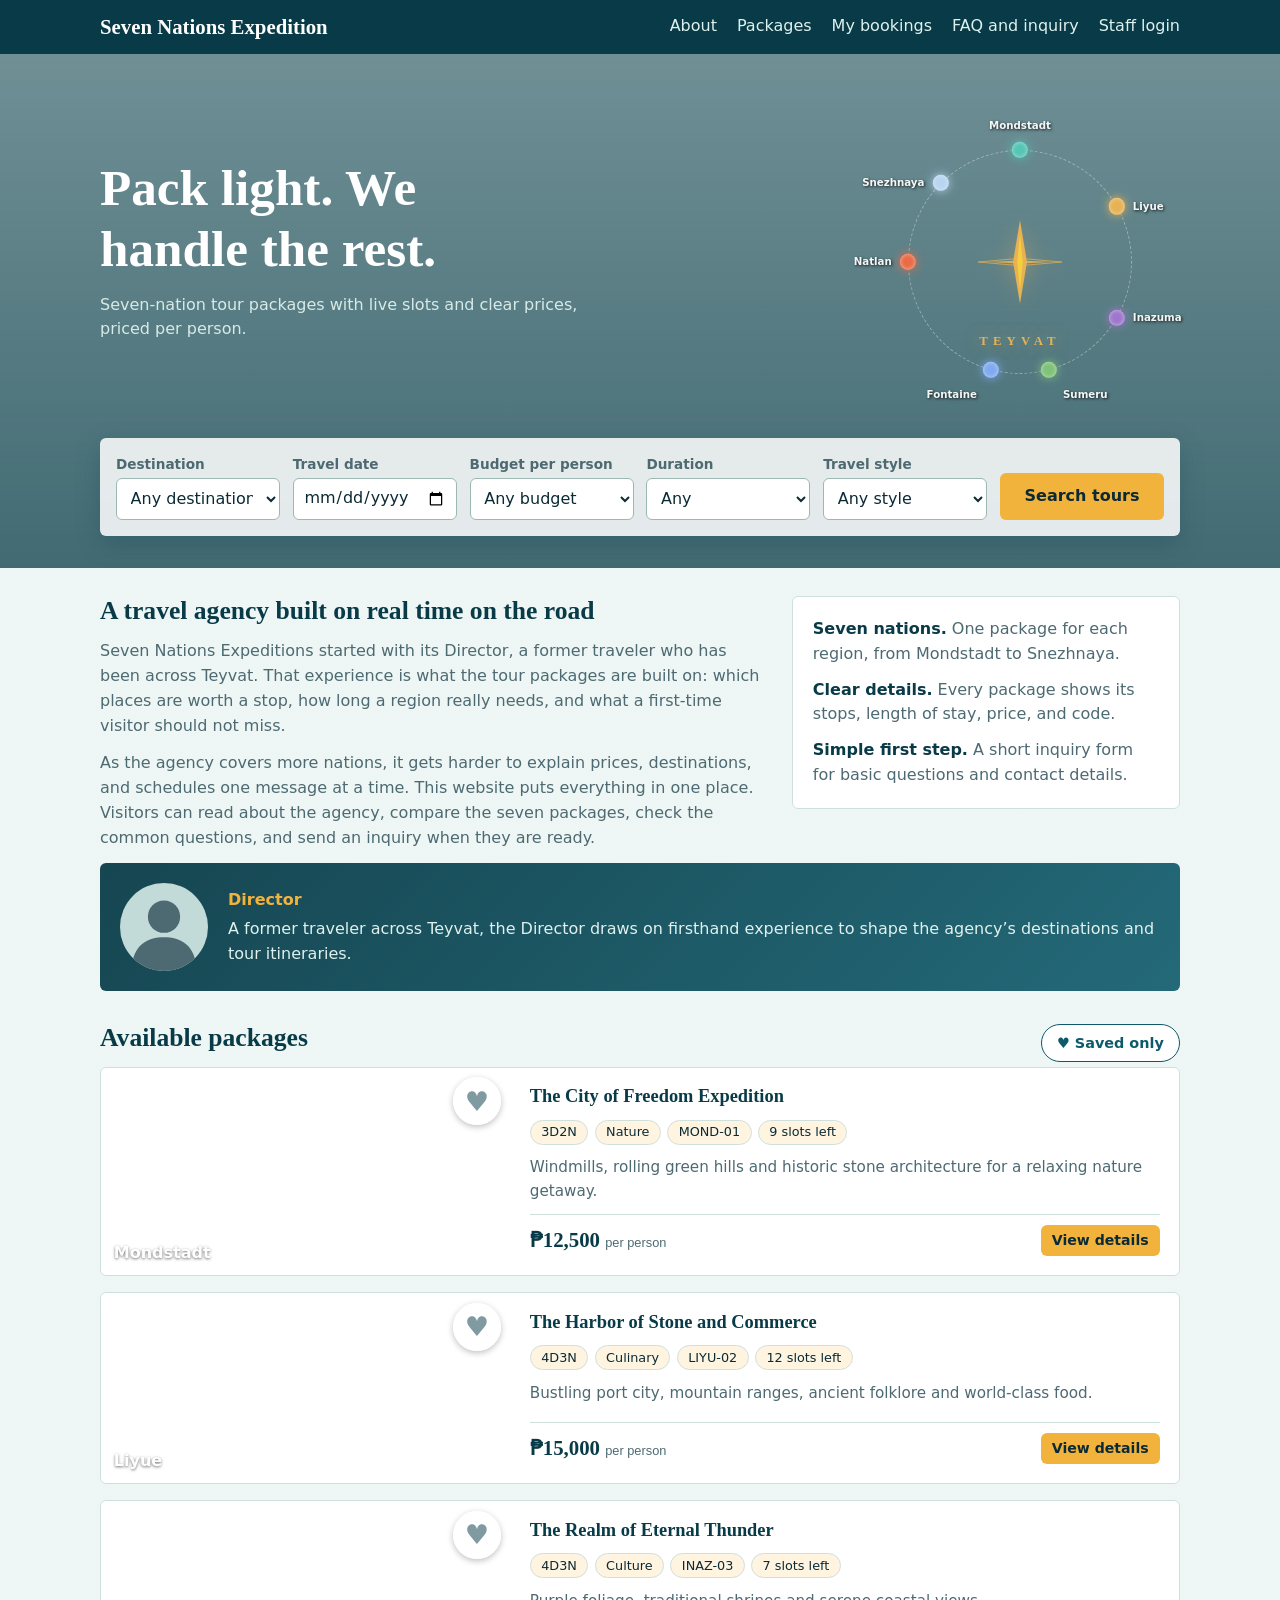
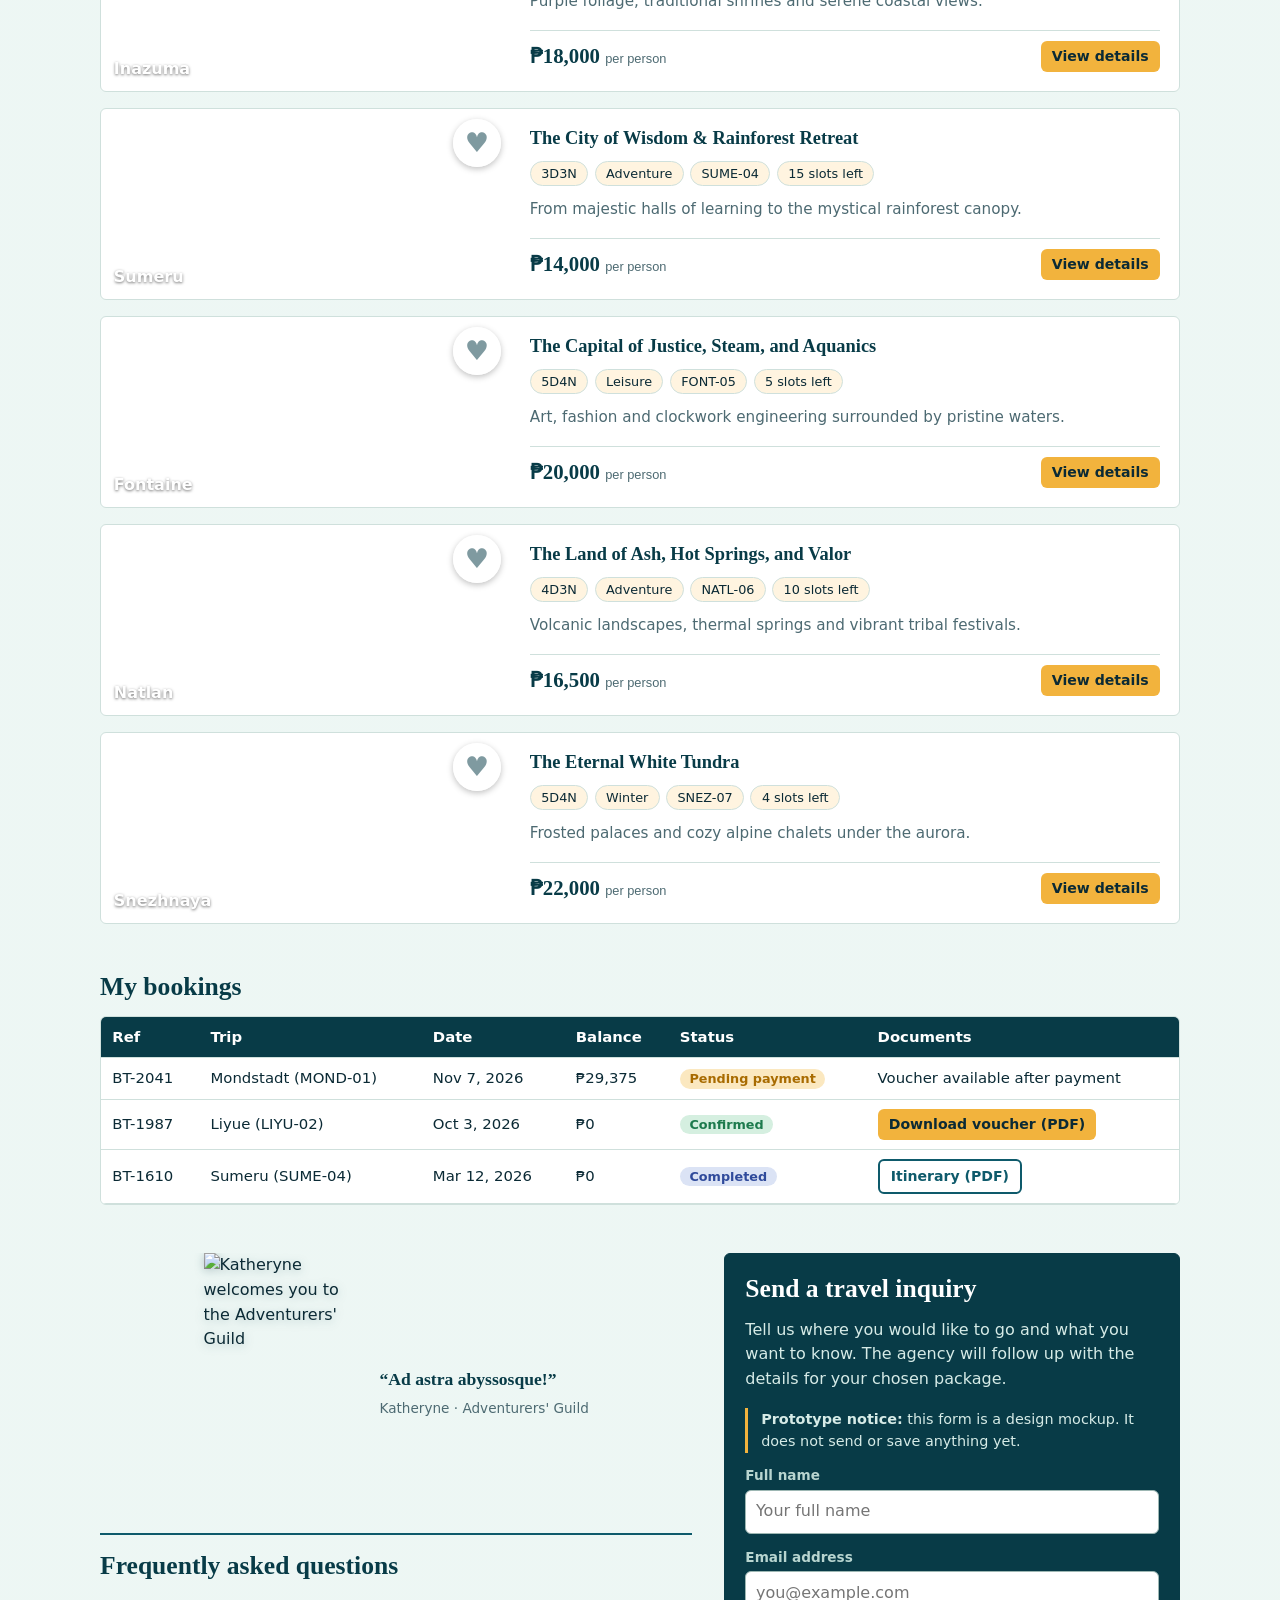
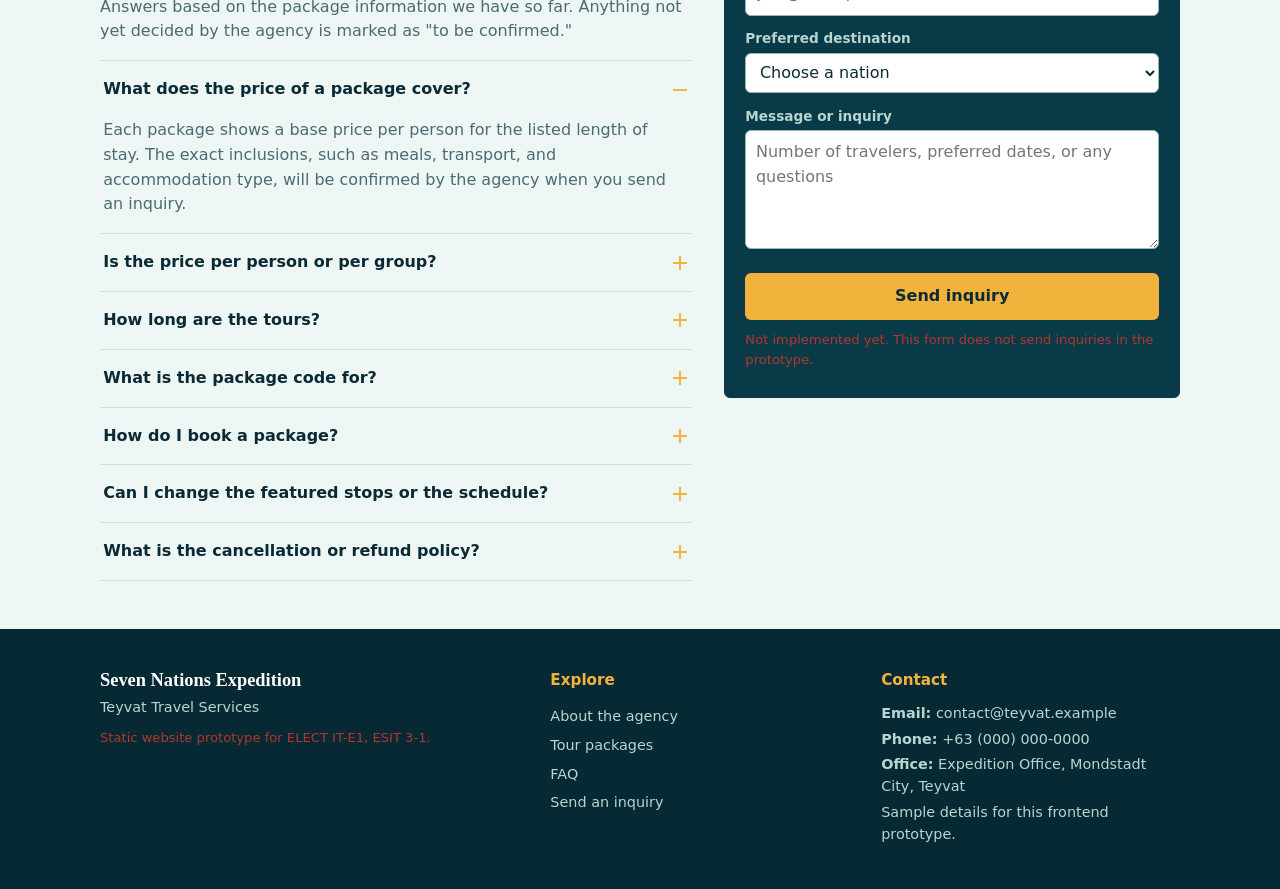
==== html/index.html @ 031ceb51 "Add files via upload" ====
<!DOCTYPE html>
<html lang="en">
<head>
<meta charset="utf-8">
<meta name="viewport" content="width=device-width, initial-scale=1, viewport-fit=cover">
<meta name="theme-color" content="#083b47">
<title>Seven Nations Expedition – Book your next trip</title>
<link rel="stylesheet" href="../css/style.css">
</head>
<body>

<!-- ======================================================= 1. HEADER -->
<header class="top"><div class="wrap">
  <a class="brand" href="#">Seven Nations Expedition</a>
  <input type="checkbox" id="menu" class="toggle" aria-label="Toggle menu"><label for="menu" class="menu-btn" aria-label="Toggle menu"><span class="sr-only">Toggle menu</span></label>
  <nav id="nav" aria-label="Main">
    <a href="#about">About</a>
    <a href="#packages">Packages</a>
    <a href="#bookings">My bookings</a>
    <a href="#faq">FAQ and inquiry</a>
    <a href="admin.html">Staff login</a>
  </nav>
</div></header>

<main>

<!-- ======================================================= 2. HERO + SEARCH -->
<div class="hero">
  <video class="hero-video" autoplay muted loop playsinline preload="metadata" poster="../image/hero.jpg" aria-hidden="true" tabindex="-1">
    <source src="../video/genshin-home.mp4" type="video/mp4">
  </video>
  <div class="wrap">
  <div class="hero-intro">
    <h1>Pack light. We handle the rest.</h1>
    <p>Seven-nation tour packages with live slots and clear prices, priced per person.</p>
  </div>
  <nav class="hero-compass" aria-label="Explore Teyvat regions">
    <span class="compass-orbit" aria-hidden="true"></span>
    <span class="compass-name" aria-hidden="true">TEYVAT</span>
    <a class="compass-node compass-mondstadt" href="mondstadt.html" aria-label="Explore Mondstadt"><span class="compass-dot"></span><span class="compass-label">Mondstadt</span></a>
    <a class="compass-node compass-liyue" href="liyue.html" aria-label="Explore Liyue"><span class="compass-dot"></span><span class="compass-label">Liyue</span></a>
    <a class="compass-node compass-inazuma" href="inazuma.html" aria-label="Explore Inazuma"><span class="compass-dot"></span><span class="compass-label">Inazuma</span></a>
    <a class="compass-node compass-sumeru" href="sumeru.html" aria-label="Explore Sumeru"><span class="compass-dot"></span><span class="compass-label">Sumeru</span></a>
    <a class="compass-node compass-fontaine" href="fontaine.html" aria-label="Explore Fontaine"><span class="compass-dot"></span><span class="compass-label">Fontaine</span></a>
    <a class="compass-node compass-natlan" href="natlan.html" aria-label="Explore Natlan"><span class="compass-dot"></span><span class="compass-label">Natlan</span></a>
    <a class="compass-node compass-snezhnaya" href="snezhnaya.html" aria-label="Explore Snezhnaya"><span class="compass-dot"></span><span class="compass-label">Snezhnaya</span></a>
    <span class="compass-needle" aria-hidden="true">
      <svg viewBox="0 0 200 200" xmlns="http://www.w3.org/2000/svg">
        <polygon points="10,100 100,92 190,100 100,108" fill="none" stroke="#E6B254" stroke-width="2" opacity=".8"/>
        <polygon points="30,100 100,97 170,100 100,103" fill="#E6B254" opacity=".9"/>
        <polygon points="100,20 104,100 100,180 96,100" fill="#FFEAA7" opacity=".7"/>
        <polygon points="100,10 115,100 100,190 85,100" fill="#E6B254"/>
        <polygon points="100,40 106,100 100,160 94,100" fill="#F4D03F"/>
      </svg>
    </span>
  </nav>

  <form class="filter" id="filter" aria-label="Search packages">
    <div><label for="dest">Destination</label>
      <select id="dest"><option value="">Any destination</option><option value="Mondstadt">Mondstadt</option><option value="Liyue">Liyue</option><option value="Inazuma">Inazuma</option><option value="Sumeru">Sumeru</option><option value="Fontaine">Fontaine</option><option value="Natlan">Natlan</option><option value="Snezhnaya">Snezhnaya</option></select></div>
    <div><label for="date">Travel date</label><input id="date" type="date"></div>
    <div><label for="bud">Budget per person</label>
      <select id="bud">
        <option value="">Any budget</option>
        <option value="low">Under ₱15,000</option>
        <option value="mid">₱15,000 – ₱20,000</option>
        <option value="high">Above ₱20,000</option>
      </select></div>
    <div><label for="dur">Duration</label>
      <select id="dur"><option value="">Any</option><option value="3D2N">3D2N</option><option value="3D3N">3D3N</option><option value="4D3N">4D3N</option><option value="5D4N">5D4N</option></select></div>
    <div><label for="style">Travel style</label>
      <select id="style"><option value="">Any style</option><option value="Nature">Nature</option><option value="Culinary">Culinary</option><option value="Culture">Culture</option><option value="Adventure">Adventure</option><option value="Leisure">Leisure</option><option value="Winter">Winter</option></select></div>
    <a class="btn" href="#packages">Search tours</a>
  </form>
</div></div>

<!-- ======================================================= 3. ABOUT -->
<section id="about"><div class="wrap">
  <div class="split about-main">
    <div class="prose">
      <h2>A travel agency built on real time on the road</h2>
      <p>Seven Nations Expeditions started with its Director, a former traveler who has been across Teyvat. That experience is what the tour packages are built on: which places are worth a stop, how long a region really needs, and what a first-time visitor should not miss.</p>
      <p>As the agency covers more nations, it gets harder to explain prices, destinations, and schedules one message at a time. This website puts everything in one place. Visitors can read about the agency, compare the seven packages, check the common questions, and send an inquiry when they are ready.</p>
    </div>
    <aside class="card points" aria-label="Agency highlights">
      <p><b>Seven nations.</b> One package for each region, from Mondstadt to Snezhnaya.</p>
      <p><b>Clear details.</b> Every package shows its stops, length of stay, price, and code.</p>
      <p><b>Simple first step.</b> A short inquiry form for basic questions and contact details.</p>
    </aside>
  </div>
  <aside class="card director-profile" aria-label="Director profile">
    <div class="director-photo" role="img" aria-label="Placeholder portrait for the Director">
      <svg viewBox="0 0 120 120" aria-hidden="true"><circle cx="60" cy="46" r="22"/><path d="M16 120 C16 84 38 74 60 74 C82 74 104 84 104 120 Z"/></svg>
    </div>
    <div>
      <p class="director-role">Director</p>
      <p>A former traveler across Teyvat, the Director draws on firsthand experience to shape the agency’s destinations and tour itineraries.</p>
    </div>
  </aside>
</div></section>

<!-- ======================================================= 4. PACKAGES -->
<section id="packages"><div class="wrap">
  <div class="bar">
    <h2>Available packages</h2>
    <input type="checkbox" id="onlysaved" class="toggle"><label for="onlysaved" class="chip">♥ Saved only</label>
  </div>
  <div class="pkgs">
    <article class="pkg" data-nation="Mondstadt" data-bud="low" data-dur="3D2N" data-style="Nature">
      <div class="pic d1"><span>Mondstadt</span>
        <input type="checkbox" id="s-mond" class="toggle"><label class="save" for="s-mond" aria-label="Save Mondstadt package">♥</label></div>
      <div class="body">
        <h3>The City of Freedom Expedition</h3>
        <div class="tags"><span class="tag">3D2N</span><span class="tag">Nature</span><span class="tag">MOND-01</span><span class="tag">9 slots left</span></div>
        <p>Windmills, rolling green hills and historic stone architecture for a relaxing nature getaway.</p>
        <div class="buy"><div class="price">₱12,500 <small>per person</small></div><a class="btn sm" href="mondstadt.html">View details</a></div>
      </div>
    </article>
    <article class="pkg" data-nation="Liyue" data-bud="mid" data-dur="4D3N" data-style="Culinary">
      <div class="pic d2"><span>Liyue</span>
        <input type="checkbox" id="s-liyue" class="toggle"><label class="save" for="s-liyue" aria-label="Save Liyue package">♥</label></div>
      <div class="body">
        <h3>The Harbor of Stone and Commerce</h3>
        <div class="tags"><span class="tag">4D3N</span><span class="tag">Culinary</span><span class="tag">LIYU-02</span><span class="tag">12 slots left</span></div>
        <p>Bustling port city, mountain ranges, ancient folklore and world-class food.</p>
        <div class="buy"><div class="price">₱15,000 <small>per person</small></div><a class="btn sm" href="liyue.html">View details</a></div>
      </div>
    </article>
    <article class="pkg" data-nation="Inazuma" data-bud="mid" data-dur="4D3N" data-style="Culture">
      <div class="pic d3"><span>Inazuma</span>
        <input type="checkbox" id="s-inazuma" class="toggle"><label class="save" for="s-inazuma" aria-label="Save Inazuma package">♥</label></div>
      <div class="body">
        <h3>The Realm of Eternal Thunder</h3>
        <div class="tags"><span class="tag">4D3N</span><span class="tag">Culture</span><span class="tag">INAZ-03</span><span class="tag">7 slots left</span></div>
        <p>Purple foliage, traditional shrines and serene coastal views.</p>
        <div class="buy"><div class="price">₱18,000 <small>per person</small></div><a class="btn sm" href="inazuma.html">View details</a></div>
      </div>
    </article>
    <article class="pkg" data-nation="Sumeru" data-bud="low" data-dur="3D3N" data-style="Adventure">
      <div class="pic d4"><span>Sumeru</span>
        <input type="checkbox" id="s-sumeru" class="toggle"><label class="save" for="s-sumeru" aria-label="Save Sumeru package">♥</label></div>
      <div class="body">
        <h3>The City of Wisdom &amp; Rainforest Retreat</h3>
        <div class="tags"><span class="tag">3D3N</span><span class="tag">Adventure</span><span class="tag">SUME-04</span><span class="tag">15 slots left</span></div>
        <p>From majestic halls of learning to the mystical rainforest canopy.</p>
        <div class="buy"><div class="price">₱14,000 <small>per person</small></div><a class="btn sm" href="sumeru.html">View details</a></div>
      </div>
    </article>
    <article class="pkg" data-nation="Fontaine" data-bud="mid" data-dur="5D4N" data-style="Leisure">
      <div class="pic d5"><span>Fontaine</span>
        <input type="checkbox" id="s-fontaine" class="toggle"><label class="save" for="s-fontaine" aria-label="Save Fontaine package">♥</label></div>
      <div class="body">
        <h3>The Capital of Justice, Steam, and Aquanics</h3>
        <div class="tags"><span class="tag">5D4N</span><span class="tag">Leisure</span><span class="tag">FONT-05</span><span class="tag">5 slots left</span></div>
        <p>Art, fashion and clockwork engineering surrounded by pristine waters.</p>
        <div class="buy"><div class="price">₱20,000 <small>per person</small></div><a class="btn sm" href="fontaine.html">View details</a></div>
      </div>
    </article>
    <article class="pkg" data-nation="Natlan" data-bud="mid" data-dur="4D3N" data-style="Adventure">
      <div class="pic d6"><span>Natlan</span>
        <input type="checkbox" id="s-natlan" class="toggle"><label class="save" for="s-natlan" aria-label="Save Natlan package">♥</label></div>
      <div class="body">
        <h3>The Land of Ash, Hot Springs, and Valor</h3>
        <div class="tags"><span class="tag">4D3N</span><span class="tag">Adventure</span><span class="tag">NATL-06</span><span class="tag">10 slots left</span></div>
        <p>Volcanic landscapes, thermal springs and vibrant tribal festivals.</p>
        <div class="buy"><div class="price">₱16,500 <small>per person</small></div><a class="btn sm" href="natlan.html">View details</a></div>
      </div>
    </article>
    <article class="pkg" data-nation="Snezhnaya" data-bud="high" data-dur="5D4N" data-style="Winter">
      <div class="pic d7"><span>Snezhnaya</span>
        <input type="checkbox" id="s-snezhnaya" class="toggle"><label class="save" for="s-snezhnaya" aria-label="Save Snezhnaya package">♥</label></div>
      <div class="body">
        <h3>The Eternal White Tundra</h3>
        <div class="tags"><span class="tag">5D4N</span><span class="tag">Winter</span><span class="tag">SNEZ-07</span><span class="tag">4 slots left</span></div>
        <p>Frosted palaces and cozy alpine chalets under the aurora.</p>
        <div class="buy"><div class="price">₱22,000 <small>per person</small></div><a class="btn sm" href="snezhnaya.html">View details</a></div>
      </div>
    </article>
  </div>
</div></section>

<!-- ======================================================= 5. MY BOOKINGS -->
<section id="bookings"><div class="wrap">
  <h2>My bookings</h2>
  <div class="scroll"><table>
    <thead><tr><th>Ref</th><th>Trip</th><th>Date</th><th>Balance</th><th>Status</th><th>Documents</th></tr></thead>
    <tbody>
      <tr><td>BT-2041</td><td>Mondstadt (MOND-01)</td><td>Nov 7, 2026</td><td>₱29,375</td><td><span class="st wait">Pending payment</span></td><td>Voucher available after payment</td></tr>
      <tr><td>BT-1987</td><td>Liyue (LIYU-02)</td><td>Oct 3, 2026</td><td>₱0</td><td><span class="st ok">Confirmed</span></td><td><a class="btn sm" href="#">Download voucher (PDF)</a></td></tr>
      <tr><td>BT-1610</td><td>Sumeru (SUME-04)</td><td>Mar 12, 2026</td><td>₱0</td><td><span class="st done">Completed</span></td><td><a class="btn sm alt" href="#">Itinerary (PDF)</a></td></tr>
    </tbody>
  </table></div>
</div></section>

<!-- ======================================================= 6. FAQ + INQUIRY (side by side) -->
<section id="faq"><div class="wrap helpgrid">

  <div class="faq">
    <div class="katheryne-greeting">
      <img class="katheryne-portrait" src="../image/katheryne.png" alt="Katheryne welcomes you to the Adventurers' Guild">
      <div>
        <p class="katheryne-quote">“Ad astra abyssosque!”</p>
        <p class="katheryne-attribution">Katheryne · Adventurers' Guild</p>
      </div>
    </div>
    <h2>Frequently asked questions</h2>
    <p class="lead">Answers based on the package information we have so far. Anything not yet decided by the agency is marked as "to be confirmed."</p>
    <div class="faqlist">
      <details open><summary>What does the price of a package cover?<span class="faqicon"></span></summary>
        <p>Each package shows a base price per person for the listed length of stay. The exact inclusions, such as meals, transport, and accommodation type, will be confirmed by the agency when you send an inquiry.</p></details>
      <details><summary>Is the price per person or per group?<span class="faqicon"></span></summary>
        <p>Prices are shown per person unless a package says otherwise. Group rates, if available, will be confirmed by the agency.</p></details>
      <details><summary>How long are the tours?<span class="faqicon"></span></summary>
        <p>Each package lists its length, such as 3D2N or 4D3N, on its card and details page.</p></details>
      <details><summary>What is the package code for?<span class="faqicon"></span></summary>
        <p>The package code, such as MOND-01, is a short reference you can quote when sending an inquiry or asking about a specific package.</p></details>
      <details><summary>How do I book a package?<span class="faqicon"></span></summary>
        <p>Use the booking form on the package's details page, or send a travel inquiry and the agency will follow up.</p></details>
      <details><summary>Can I change the featured stops or the schedule?<span class="faqicon"></span></summary>
        <p>To be confirmed by the agency. Send an inquiry with your preferred changes and they will let you know what's possible.</p></details>
      <details><summary>What is the cancellation or refund policy?<span class="faqicon"></span></summary>
        <p>To be confirmed by the agency.</p></details>
    </div>
  </div>

  <form class="card inquiry" id="inquiry" action="#inquiry" aria-labelledby="inqh">
    <h2 id="inqh">Send a travel inquiry</h2>
    <p>Tell us where you would like to go and what you want to know. The agency will follow up with the details for your chosen package.</p>
    <p class="notice"><b>Prototype notice:</b> this form is a design mockup. It does not send or save anything yet.</p>

    <label for="iname">Full name</label>
    <input id="iname" autocomplete="name" placeholder="Your full name">
    <label for="iemail">Email address</label>
    <input id="iemail" type="email" autocomplete="email" placeholder="you@example.com">
    <label for="idest">Preferred destination</label>
    <select id="idest"><option value="">Choose a nation</option><option value="Mondstadt">Mondstadt</option><option value="Liyue">Liyue</option><option value="Inazuma">Inazuma</option><option value="Sumeru">Sumeru</option><option value="Fontaine">Fontaine</option><option value="Natlan">Natlan</option><option value="Snezhnaya">Snezhnaya</option></select>
    <label for="imsg">Message or inquiry</label>
    <textarea id="imsg" rows="4" placeholder="Number of travelers, preferred dates, or any questions"></textarea>
    <button class="btn block" type="submit">Send inquiry</button>
    <p class="notice sm" id="inqMsg">Not implemented yet. This form does not send inquiries in the prototype.</p>
  </form>

</div></section>
</main>

<!-- ======================================================= 7. FOOTER -->
<footer class="sitefoot"><div class="wrap footgrid">
  <div>
    <h3>Seven Nations Expedition</h3>
    <p>Teyvat Travel Services</p>
    <p class="notice sm">Static website prototype for ELECT IT-E1, ESIT 3-1.</p>
  </div>
  <div>
    <h4>Explore</h4>
    <a href="#about">About the agency</a>
    <a href="#packages">Tour packages</a>
    <a href="#faq">FAQ</a>
    <a href="#inquiry">Send an inquiry</a>
  </div>
  <div>
    <h4>Contact</h4>
    <p><b>Email:</b> contact@teyvat.example</p>
    <p><b>Phone:</b> +63 (000) 000-0000</p>
    <p><b>Office:</b> Expedition Office, Mondstadt City, Teyvat</p>
    <p class="contact-note">Sample details for this frontend prototype.</p>
  </div>
</div></footer>

<!-- ======================================================= 8. MOBILE HELPERS -->
<nav class="dock" aria-label="Quick actions">
  <a href="#packages">Packages</a>
  <a href="#bookings">Bookings</a>
  <a href="#faq">FAQ</a>
  <a href="#inquiry">Inquire</a>
</nav>
<a class="totop" href="#" aria-label="Back to top">↑</a>
</body>
</html>
---- css/style.css ----
/* ==========================================================================
   Seven Nations Expedition: shared stylesheet (customer portal + staff console)

    1.  Design tokens
    2.  Reset and base
    3.  Typography
    4.  Layout helpers
    5.  Components (buttons, forms, cards, tables, badges, tags, chips, accordions)
    6.  Header and hero
    7.  About
    8.  Packages
    9.  Trip details and booking (used on the region pages)
   10.  FAQ and inquiry
   11.  Footer
   12.  Mobile helpers (menu, bottom bar, back-to-top)
   13.  Staff console (admin.html)
   14.  Responsive
   15.  Reduced motion
   16.  CSS-only interactions (search filter)
   17.  Region landing pages (hero, floating music button)
   ========================================================================== */


/* 1. Design tokens
   ========================================================================== */
:root {
  --ink:    #0b2a35;
  --deep:   #083b47;
  --lagoon: #0e5a6b;
  --foam:   #fff4e0;
  --sun:    #f2b33d;
  --line:   #cfe0dc;
  --mute:   #4d6a72;

  --ok:   #1d7a4d;
  --warn: #a86b00;
  --bad:  #b3362d;

  --r: 6px;
  --tap: 44px;                                  
}


/* 2. Reset and base
   ========================================================================== */
* { box-sizing: border-box; margin: 0; }

html { scroll-behavior: smooth; }

body {
  font: 16px/1.55 "Segoe UI", system-ui, sans-serif;
  color: var(--ink);
  background:
    linear-gradient(rgba(234, 245, 242, .85), rgba(234, 245, 242, .85)),
    url("../image/hero.jpg") center / cover fixed;
}

a { color: var(--lagoon); }
img { max-width: 100%; }

:focus-visible { outline: 3px solid var(--sun); outline-offset: 2px; }

.sr-only {
  position: absolute; width: 1px; height: 1px; padding: 0; margin: -1px;
  overflow: hidden; clip: rect(0, 0, 0, 0); white-space: nowrap; border: 0;
}


/* 3. Typography
   ========================================================================== */
h1, h2, h3 {
  font-family: Georgia, "Times New Roman", serif;
  line-height: 1.2;
  color: var(--deep);
}
h1 { font-size: clamp(2rem, 5vw, 3.2rem); }
h2 { font-size: 1.6rem; margin-bottom: .8rem; }
h3 { font-size: 1.15rem; }
h4 { font-size: 1rem; color: var(--deep); margin: 1.25rem 0 .5rem; }


/* 4. Layout helpers
   ========================================================================== */
.wrap { max-width: 1120px; margin: 0 auto; padding: 0 1.25rem; }
section { padding: 1.5rem 0; }

.two   { display: grid; grid-template-columns: 1.4fr 1fr; gap: 2rem; align-items: start; }   /* main + sidebar */
.split { display: grid; grid-template-columns: 1.7fr 1fr; gap: 2rem; align-items: start; }   /* text + side card */
.two > *, .split > * { min-width: 0; }

.f2 { display: grid; grid-template-columns: 1fr 1fr;         gap: .8rem; margin-bottom: .8rem; }
.f3 { display: grid; grid-template-columns: repeat(3, 1fr);  gap: .8rem; margin-bottom: .8rem; }

.bar { display: flex; justify-content: space-between; align-items: center; gap: 1rem; flex-wrap: wrap; }

.mt { margin-top: 1.1rem; }

/* Hidden checkbox used for CSS-only toggles (menu, saved, filters) */
.toggle {
  position: absolute;
  top: 0;
  left: 0;
  width: 1px;
  height: 1px;
  margin: 0;
  overflow: hidden;
  opacity: 0;
  pointer-events: none;
}


/* 5. Components
   ========================================================================== */

/* Buttons */
.btn {
  display: inline-block;
  border: 0;
  border-radius: var(--r);
  background: var(--sun);
  color: var(--ink);
  font: inherit;
  font-weight: 600;
  padding: .7rem 1.2rem;
  cursor: pointer;
  text-decoration: none;
  text-align: center;
}
.btn:hover { background: #ffc75a; }
.btn.alt   { background: transparent; border: 2px solid var(--lagoon); color: var(--lagoon); }
.btn.alt:hover { background: rgba(14, 90, 107, .08); }
.btn:focus { outline: 3px solid var(--sun); outline-offset: 2px; }
.btn.sm    { padding: .3rem .7rem; font-size: .88rem; }
.btn.block { display: block; width: 100%; }

/* Form fields */
label { display: block; font-size: .85rem; font-weight: 600; color: var(--mute); margin-bottom: .2rem; }

input, select, textarea {
  width: 100%;
  font: inherit;
  padding: .55rem .6rem;
  border: 1px solid #9db7b3;
  border-radius: var(--r);
  background: #fff;
  color: var(--ink);
}

.check { display: flex; gap: .6rem; align-items: center; padding: .4rem 0; }
.check input { width: auto; }
.check label { margin: 0; }

/* Cards */
.card {
  background: #fff;
  border: 1px solid var(--line);
  border-radius: var(--r);
  padding: 1.25rem;
}
.card.stat {
  padding: 1.5rem 1.75rem;
  min-height: 120px;
}
.stat-revenue {
  background:
    linear-gradient(rgba(255, 255, 255, .78), rgba(255, 255, 255, .78)),
    url("../image/cof.jpg") center / cover no-repeat;
}
.stat-bookings {
  background:
    linear-gradient(rgba(255, 255, 255, .78), rgba(255, 255, 255, .78)),
    url("../image/hsc.jpg") center / cover no-repeat;
}
.stat-balances {
  background:
    linear-gradient(rgba(255, 255, 255, .78), rgba(255, 255, 255, .78)),
    url("../image/inazuma-12.jpg") center / cover no-repeat;
}
.stat-occupancy {
  background:
    linear-gradient(rgba(255, 255, 255, .78), rgba(255, 255, 255, .78)),
    url("../image/cwrr.jpg") center / cover no-repeat;
}
.card.stat b { margin-bottom: .35rem; }

/* Tables */
table { width: 100%; border-collapse: collapse; background: #fff; font-size: .93rem; }
th, td { text-align: left; padding: .55rem .7rem; border-bottom: 1px solid var(--line); }
th { background: var(--deep); color: #fff; font-weight: 600; }
.scroll { overflow-x: auto; border: 1px solid var(--line); border-radius: var(--r); }

/* Status badges */
.st { font-size: .8rem; font-weight: 600; padding: .15rem .6rem; border-radius: 99px; white-space: nowrap; }
.st.ok   { background: #d5efe0; color: var(--ok); }
.st.wait { background: #fbe8c0; color: var(--warn); }
.st.bad  { background: #f6d5d1; color: var(--bad); }
.st.done { background: #dbe3f5; color: #2f4a9b; }

/* Tags */
.tags { display: flex; gap: .4rem; flex-wrap: wrap; }
.tag  { font-size: .8rem; background: var(--foam); border: 1px solid var(--line); border-radius: 99px; padding: .1rem .65rem; white-space: nowrap; }

/* Chips (swipeable pill row: quick filters and package tabs) */
.chips {
  display: flex;
  gap: .5rem;
  margin-bottom: 1rem;
  padding-bottom: .3rem;
  overflow-x: auto;
  scroll-snap-type: x proximity;
  -webkit-overflow-scrolling: touch;
  scrollbar-width: thin;
}
.chip {
  display: inline-flex; align-items: center;
  flex: none;
  scroll-snap-align: start;
  min-height: 38px;
  padding: .3rem .95rem;
  border: 1px solid var(--lagoon);
  border-radius: 99px;
  background: #fff;
  color: var(--lagoon);
  font: inherit;
  font-size: .9rem;
  font-weight: 600;
  cursor: pointer;
}
.chip:hover { background: var(--foam); }
.toggle:checked + .chip { background: var(--deep); border-color: var(--deep); color: #fff; }
.chips a.chip { text-decoration: none; }
.chip[aria-current="page"] { background: var(--deep); border-color: var(--deep); color: #fff; }

/* Accordions (itinerary days, FAQ) */
details { border: 1px solid var(--line); border-radius: var(--r); margin-bottom: .5rem; background: #fff; }
summary { padding: .7rem 1rem; font-weight: 600; cursor: pointer; min-height: var(--tap); }
details p { padding: 0 1rem .8rem; color: var(--mute); }

/* Lists and misc */
ul.list { padding-left: 1.1rem; }
ul.yes  { list-style: "✓  "; }
ul.no   { list-style: "✕  "; }

.meter { height: 8px; min-width: 90px; background: var(--line); border-radius: 99px; overflow: hidden; }
.meter i { display: block; height: 100%; background: var(--lagoon); }

.notice { border-left: 3px solid var(--sun); padding-left: .8rem; font-size: .9rem; margin-top: 1rem; }
.notice.sm { border: 0; padding-left: 0; color: var(--bad); font-size: .82rem; margin-top: .6rem; }



/* 6. Header and hero
   ========================================================================== */
.top { background: var(--deep); color: #fff; }
.top .wrap { display: flex; align-items: center; justify-content: space-between; gap: 1rem; flex-wrap: wrap; padding-block: .9rem; }
.top nav { display: flex; gap: 1.25rem; flex-wrap: wrap; }
.top nav a { color: #dff1ee; text-decoration: none; }
.top nav a:hover { color: var(--sun); }

.brand { font: 700 1.3rem Georgia, serif; color: #fff; text-decoration: none; }

.hero {
  position: relative;
  overflow: hidden;
  padding: 3rem 0 2rem;
  color: #fff;
  background: url("../image/hero.jpg") center / cover no-repeat;
}
.hero::before {
  position: absolute;
  inset: 0;
  z-index: 1;
  background: linear-gradient(rgba(8, 59, 71, .55), rgba(8, 59, 71, .75));
  content: "";
  pointer-events: none;
}
.hero-video {
  position: absolute;
  inset: 0;
  width: 100%;
  height: 100%;
  object-fit: cover;
}
.hero .wrap {
  position: relative;
  z-index: 2;
  display: grid;
  grid-template-columns: minmax(0, 1fr) minmax(240px, 320px);
  gap: 1rem 2rem;
  align-items: center;
}
.hero-intro { grid-column: 1; }
.hero h1 { color: #fff; max-width: 16ch; }
.hero p  { max-width: 48ch; margin: .8rem 0 1.5rem; color: #d6ebe7; }

.hero-compass {
  position: relative;
  grid-column: 2;
  grid-row: 1;
  justify-self: center;
  width: min(100%, 320px);
  aspect-ratio: 1;
  container-type: inline-size;
  color: #fff;
}
.compass-orbit {
  position: absolute;
  top: 15%;
  left: 15%;
  width: 70%;
  height: 70%;
  border: 1.5px dashed rgba(255, 255, 255, .38);
  border-radius: 50%;
  pointer-events: none;
}
.compass-name {
  position: absolute;
  bottom: 22%;
  left: 50%;
  z-index: 5;
  color: #e6b254;
  font-family: Georgia, "Times New Roman", serif;
  font-size: clamp(10px, 4cqw, 18px);
  font-weight: 700;
  letter-spacing: .4em;
  text-shadow: 0 0 15px rgba(230, 178, 84, .5);
  transform: translateX(-50%);
  pointer-events: none;
}
.compass-node {
  position: absolute;
  z-index: 20;
  display: flex;
  width: 7%;
  aspect-ratio: 1;
  align-items: center;
  justify-content: center;
  border-radius: 50%;
  text-decoration: none;
  transform: translate(-50%, -50%);
  transition: transform .3s ease;
}
.compass-node:hover,
.compass-node:focus-visible { transform: translate(-50%, -50%) scale(1.15); }
.compass-dot {
  width: 72%;
  height: 72%;
  border-radius: 50%;
  background: var(--node-color);
  box-shadow: 0 0 10px var(--node-color), inset 0 0 4px rgba(255, 255, 255, .5);
  transition: box-shadow .3s ease;
}
.compass-node:hover .compass-dot,
.compass-node:focus-visible .compass-dot {
  box-shadow: 0 0 25px var(--node-color), 0 0 40px var(--node-color), inset 0 0 8px rgba(255, 255, 255, .8);
}
.compass-label {
  position: absolute;
  color: rgba(255, 255, 255, .95);
  font-size: clamp(9px, 3.2cqw, 12px);
  font-weight: 600;
  text-shadow: 1px 1px 3px rgba(0, 0, 0, .8);
  white-space: nowrap;
  pointer-events: none;
  transition: color .3s ease, text-shadow .3s ease;
}
.compass-node:hover .compass-label,
.compass-node:focus-visible .compass-label {
  color: #fff;
  text-shadow: 0 0 8px rgba(255, 255, 255, .8);
}
.compass-mondstadt { top: 15%; left: 50%; --node-color: #55c5b5; }
.compass-mondstadt .compass-label { bottom: calc(100% + 5px); left: 50%; transform: translateX(-50%); }
.compass-liyue { top: 32.6%; left: 80.2%; --node-color: #e6b254; }
.compass-liyue .compass-label { left: calc(100% + 5px); top: 50%; transform: translateY(-50%); }
.compass-inazuma { top: 67.4%; left: 80.2%; --node-color: #9e77cc; }
.compass-inazuma .compass-label { left: calc(100% + 5px); top: 50%; transform: translateY(-50%); }
.compass-sumeru { top: 83.8%; left: 59%; --node-color: #7fc279; }
.compass-sumeru .compass-label { top: calc(100% + 5px); left: calc(100% + 3px); }
.compass-fontaine { top: 83.8%; left: 41%; --node-color: #7faaf1; }
.compass-fontaine .compass-label { top: calc(100% + 5px); right: calc(100% + 3px); }
.compass-natlan { top: 50%; left: 15%; --node-color: #ea6b46; }
.compass-natlan .compass-label { right: calc(100% + 5px); top: 50%; transform: translateY(-50%); }
.compass-snezhnaya { top: 25.2%; left: 25.2%; --node-color: #b7d5f1; }
.compass-snezhnaya .compass-label { right: calc(100% + 5px); top: 50%; transform: translateY(-50%); }
.compass-needle {
  position: absolute;
  top: 50%;
  left: 50%;
  z-index: 10;
  width: 29%;
  aspect-ratio: 1;
  filter: drop-shadow(0 0 10px rgba(230, 178, 84, .4));
  pointer-events: none;
  transform: translate(-50%, -50%) rotate(0deg);
  transition: transform .4s cubic-bezier(.34, 1.56, .64, 1);
}
.compass-needle svg { display: block; width: 100%; height: 100%; }
.compass-mondstadt:hover ~ .compass-needle,
.compass-mondstadt:focus-visible ~ .compass-needle { transform: translate(-50%, -50%) rotate(0deg); }
.compass-liyue:hover ~ .compass-needle,
.compass-liyue:focus-visible ~ .compass-needle { transform: translate(-50%, -50%) rotate(60deg); }
.compass-inazuma:hover ~ .compass-needle,
.compass-inazuma:focus-visible ~ .compass-needle { transform: translate(-50%, -50%) rotate(120deg); }
.compass-sumeru:hover ~ .compass-needle,
.compass-sumeru:focus-visible ~ .compass-needle { transform: translate(-50%, -50%) rotate(165deg); }
.compass-fontaine:hover ~ .compass-needle,
.compass-fontaine:focus-visible ~ .compass-needle { transform: translate(-50%, -50%) rotate(195deg); }
.compass-natlan:hover ~ .compass-needle,
.compass-natlan:focus-visible ~ .compass-needle { transform: translate(-50%, -50%) rotate(270deg); }
.compass-snezhnaya:hover ~ .compass-needle,
.compass-snezhnaya:focus-visible ~ .compass-needle { transform: translate(-50%, -50%) rotate(315deg); }

.filter {
  position: relative;
  grid-column: 1 / -1;
  display: grid;
  grid-template-columns: repeat(auto-fit, minmax(150px, 1fr));
  gap: .8rem;
  align-items: end;
  padding: 1rem;
  color: var(--ink);
  border-radius: var(--r);
  box-shadow: 0 8px 24px rgba(8, 59, 71, .25);
  background:
    linear-gradient(rgba(255, 255, 255, .85), rgba(255, 255, 255, .85)),
    url("../image/db_bg.jpg") center / cover no-repeat;
}
.filter input, .filter select { height: 42px; }


/* 7. About
   ========================================================================== */
#about { padding: 1.75rem 0 .5rem; }
.prose p { color: var(--mute); margin-bottom: .8rem; max-width: 70ch; }
.points p { color: var(--mute); margin-bottom: .7rem; }
.points p:last-child { margin-bottom: 0; }
.points b { color: var(--deep); }
.director-profile {
  display: grid;
  grid-template-columns: 88px minmax(0, 1fr);
  align-items: center;
  gap: .75rem 1.25rem;
  width: 100%;
  margin: 0 auto;
  border: 0;
  background:
    linear-gradient(135deg, rgba(8, 59, 71, .94), rgba(14, 90, 107, .9)),
    url("../image/comp7nations.jpg") center / cover no-repeat;
  color: #dff1ee;
}
.director-profile > div:last-child { min-width: 0; }
.director-profile .director-photo {
  width: 88px;
  height: 88px;
  overflow: hidden;
  flex: none;
  border-radius: 50%;
  background: rgba(214, 235, 231, .9);
}
.director-photo svg { display: block; width: 100%; height: 100%; fill: var(--mute); }
.director-role { margin-bottom: .25rem; color: var(--sun); font-weight: 700; }


/* 8. Packages
   ========================================================================== */
/* One full-width row per package keeps every region card and saved result readable */
.pkgs { display: grid; gap: 1rem; }

.pkg {
  display: flex;
  flex-direction: row;
  background: #fff;
  border: 1px solid var(--line);
  border-radius: var(--r);
  overflow: hidden;
}
.pkg .body { display: flex; flex-direction: column; gap: .65rem; flex: 1; padding: 1.1rem 1.2rem 1.2rem; }
.pkg h3 { font-size: 1.15rem; line-height: 1.3; }
.pkg p {
  font-size: .95rem;
  line-height: 1.6;
  color: var(--mute);
  display: -webkit-box;
  -webkit-line-clamp: 3;
  line-clamp: 3;                 /* standard version, silences the editor warning */
  -webkit-box-orient: vertical;
  overflow: hidden;
}

.pic {
  position: relative;
  display: flex;
  align-items: flex-end;
  flex: none;
  width: 38%;
  min-height: 190px;
  padding: .6rem .8rem;
  color: #fff;
  font-weight: 600;
  text-shadow: 0 1px 3px rgba(0, 0, 0, .55);
  background: linear-gradient(135deg, #2c9db3, #f2b33d);
}



.pic.d1 { background: url("../image/cof.jpg") center / auto 140% no-repeat; }
.pic.d2 { background: url("../image/hsc.jpg")  center / cover no-repeat; }
.pic.d3 { background: url("../image/inazuma-12.jpg")  center / cover no-repeat; }
.pic.d4 { background: url("../image/cwrr.jpg") center / cover no-repeat; }
.pic.d5 { background: url("../image/fontaine-12.jpeg") center / cover no-repeat; }
.pic.d6 { background: url("../image/lhv.jpg") center / auto 140% no-repeat; }
.pic.d7 { background: url("../image/ewt.jpg") center / auto 140% no-repeat; }

.save {
  position: absolute; top: .6rem; right: .6rem;
  display: flex; align-items: center; justify-content: center;
  width: 48px; height: 48px;
  border-radius: 50%;
  background: rgba(255, 255, 255, .92);
  color: #7f9aa0;
  font-size: 1.7rem; line-height: 1;
  cursor: pointer;
  text-shadow: none;
  box-shadow: 0 2px 6px rgba(0, 0, 0, .25);
  transition: transform .15s;
}
.save:hover { transform: scale(1.08); }
.toggle:checked + .save { color: var(--bad); }

.buy { display: flex; align-items: center; justify-content: space-between; gap: .8rem; margin-top: auto; padding-top: .6rem; border-top: 1px solid var(--line); }
.buy .btn { display: inline-flex; align-items: center; justify-content: center; text-align: center; white-space: nowrap; }
.price { font: 700 1.3rem Georgia, serif; color: var(--deep); white-space: nowrap; }
.price small { font: 400 .8rem "Segoe UI", sans-serif; color: var(--mute); }


/* 9. Trip details and booking
   ========================================================================== */
.dtitle { font-size: 1.35rem; }


.dintro { color: var(--mute); margin: .3rem 0 .8rem; }
.actions { display: flex; flex-wrap: wrap; gap: .5rem; }

/* Featured stops: list, photo on top, description below */
.spots { list-style: none; padding: 0; display: grid; grid-template-columns: 1fr 1fr; gap: .8rem; }
.spot  { background: #fff; border: 1px solid var(--line); border-radius: var(--r); overflow: hidden; }
.spot:first-child { grid-column: 1 / -1; }
.spot .ph {
  height: 130px;
  background: var(--img, none) center / cover no-repeat, linear-gradient(135deg, #2c9db3, #bfe3dc);
}
.spot:first-child .ph { height: 190px; }
.spot .cap { padding: .6rem .8rem .8rem; }
.spot h4 { margin: 0 0 .15rem; }
.spot p  { font-size: .92rem; color: var(--mute); }

.morephotos { margin-top: .8rem; }
.thumbs { display: grid; grid-template-columns: repeat(auto-fill, minmax(90px, 1fr)); gap: .4rem; padding: 0 .8rem .8rem; }
.th { display: block; height: 70px; border-radius: 4px; background: var(--img, none) center / cover no-repeat, linear-gradient(135deg, #2c9db3, #bfe3dc); }
.food-item { min-width: 0; }
.food-item figcaption { padding: .2rem .1rem 0; color: var(--mute); font-size: .72rem; line-height: 1.25; text-align: center; }

.inc { display: grid; grid-template-columns: 1fr 1fr; gap: 1rem; margin: 1rem 0; }

/* Price summary */
.sum { margin-top: 1rem; padding: 1.25rem; background: var(--deep); color: #fff; border-radius: var(--r); }
.sum h3 { margin-bottom: .6rem; color: #fff; }
.sum .row { display: flex; justify-content: space-between; gap: 1rem; padding: .25rem 0; color: #d6ebe7; }
.sum .tot { margin-top: .5rem; padding-top: .6rem; border-top: 1px solid #3f7683; font: 700 1.4rem Georgia, serif; color: #fff; }

/* Payment tiles */
.pay { display: grid; grid-template-columns: repeat(auto-fit, minmax(140px, 1fr)); gap: .6rem; margin: .6rem 0 1rem; }
.pay label { display: flex; gap: .5rem; align-items: center; margin: 0; padding: .6rem; min-height: var(--tap); border: 1px solid #9db7b3; border-radius: var(--r); color: var(--ink); cursor: pointer; }
.pay input { width: auto; }


/* 10. FAQ and inquiry (one section, side by side)
   ========================================================================== */
.helpgrid { display: grid; grid-template-columns: 1.3fr 1fr; gap: 2rem; align-items: start; }
.helpgrid > * { min-width: 0; }
.lead { color: var(--mute); margin-bottom: 1rem; }

.faqlist details { border: 0; border-bottom: 1px solid var(--line); border-radius: 0; background: none; margin: 0; }
.faqlist details:first-child { border-top: 1px solid var(--line); }
.faqlist summary { display: flex; justify-content: space-between; align-items: center; gap: 1rem; padding: 1rem .2rem; list-style: none; }
.faqlist summary::-webkit-details-marker { display: none; }
.faqlist details p { padding: 0 .2rem 1rem; }

.faqicon { flex: none; position: relative; width: 18px; height: 18px; }
.faqicon::before, .faqicon::after { content: ""; position: absolute; top: 50%; left: 50%; background: var(--sun); transform: translate(-50%, -50%); }
.faqicon::before { width: 14px; height: 2px; }
.faqicon::after  { width: 2px; height: 14px; transition: transform .15s; }
.faqlist details[open] .faqicon::after { transform: translate(-50%, -50%) rotate(90deg) scaleX(0); }

/* Inquiry panel sticks next to the FAQ while scrolling */
.inquiry { position: sticky; top: 1rem; background: var(--deep); border-color: var(--deep); color: #d6ebe7; }
.inquiry h2 { color: #fff; }
.katheryne-greeting {
  display: flex;
  align-items: flex-end;
  justify-content: center;
  gap: 1rem;
  min-height: 280px;
  margin: 0 0 1rem;
  overflow: hidden;
  border-bottom: 2px solid var(--lagoon);
  text-align: left;
}
.katheryne-portrait {
  flex: none;
  width: min(40%, 160px);
  height: 280px;
  object-fit: contain;
  object-position: bottom;
  filter: drop-shadow(0 2px 5px rgba(8, 59, 71, .25));
}
.katheryne-quote {
  margin-bottom: .35rem;
  color: var(--deep);
  font: 700 1.1rem/1.4 Georgia, "Times New Roman", serif;
}
.katheryne-attribution { color: var(--mute); font-size: .85rem; }
.katheryne-greeting > div { align-self: center; }
.inquiry label { color: #b8d5d0; margin-top: .8rem; }
.inquiry .btn  { margin-top: 1rem; }
.inquiry > p   { margin-bottom: .4rem; }


/* 11. Footer
   ========================================================================== */
.sitefoot { margin-top: 1.5rem; padding: 2.5rem 0; background: #062933; color: #b8d5d0; font-size: .9rem; }
.footgrid { display: grid; grid-template-columns: 1.4fr 1fr 1fr; gap: 2rem; }
.footgrid h3 { color: #fff; margin-bottom: .3rem; }
.footgrid h4 { color: var(--sun); font-size: .95rem; margin: 0 0 .6rem; }
.footgrid a  { display: block; color: #b8d5d0; text-decoration: none; padding: .2rem 0; }
.footgrid a:hover { color: var(--sun); }
.footgrid p  { margin: .2rem 0; }


/* 12. Mobile helpers
   ========================================================================== */
.menu-btn {
  position: relative;
  display: none;
  width: var(--tap);
  height: var(--tap);
  align-items: center;
  justify-content: center;
  cursor: pointer;
  padding: 0;
  border: 1px solid #3f7683;
  border-radius: var(--r);
  background: transparent;
  color: #fff;
}
.menu-btn::before {
  width: 22px;
  height: 2px;
  background: #fff;
  box-shadow: 0 -7px 0 #fff, 0 7px 0 #fff;
  content: "";
}

.dock { display: none; }

.totop {
  display: none;
  position: fixed; right: 1rem; bottom: 1rem; z-index: 20;
  width: var(--tap); height: var(--tap);
  border: 0; border-radius: 50%;
  background: var(--deep); color: #fff;
  align-items: center; justify-content: center;
  font-size: 1.2rem; text-decoration: none;
  box-shadow: 0 4px 12px rgba(0, 0, 0, .3);
}


/* 13. Staff console (admin.html)
   ========================================================================== */
.shell { display: grid; grid-template-columns: 230px 1fr; min-height: 100vh; }

.side {
  position: sticky; top: 0;
  height: 100vh;
  padding: 1.25rem;
  overflow-y: auto;
  color: #dff1ee;
  background:
    linear-gradient(rgba(8, 59, 71, .8), rgba(8, 59, 71, .8)),
    url("../image/db_bg.jpg") center / cover no-repeat;
}
.side .brand { display: block; margin-bottom: 1.5rem; }
.side a { display: block; padding: .5rem .7rem; border-radius: var(--r); color: #dff1ee; text-decoration: none; }
.side a:hover, .side a.on { background: var(--lagoon); }
.side .staff-menu-toggle, .side .burger { display: none; }
.side .home-link { margin-bottom: .5rem; border: 1px solid rgba(223, 241, 238, .35); }
.side small { display: block; margin: 1.2rem .7rem .3rem; color: #8fb8b3; }

.main { display: grid; gap: 1.75rem; align-content: start; min-width: 0; padding: 1.5rem; }
.main section { padding: 0; }
.booking-bar { justify-content: space-between; align-items: center; }
.booking-actions { display: flex; justify-content: flex-end; align-items: center; flex-wrap: wrap; gap: .5rem; margin-left: auto; }
.main .bar .btn.sm { display: inline-flex; align-items: center; justify-content: center; min-height: 44px; line-height: 1.3; }
.booking-actions select { height: 44px; min-height: 44px; }
.table-actions { display: flex; width: 100%; justify-content: flex-end; flex-wrap: wrap; gap: .4rem; }
.table-actions .btn { flex: none; }

.stats { display: grid; grid-template-columns: repeat(auto-fit, minmax(190px, 1fr)); gap: 1rem; }
.report-cards { align-items: stretch; }
.stat b { display: block; font: 700 1.7rem Georgia, serif; color: var(--deep); }
.stat span { color: var(--mute); font-size: .9rem; }

.bars { display: flex; align-items: flex-end; gap: .6rem; height: 140px; padding-top: .5rem; }
.bars div { position: relative; flex: 1; background: var(--lagoon); border-radius: 4px 4px 0 0; }
.bars span { position: absolute; bottom: -1.3rem; left: 0; right: 0; text-align: center; font-size: .75rem; color: var(--mute); }


/* 14. Responsive
   ========================================================================== */
@media (max-width: 1024px) {
  .hero .wrap { grid-template-columns: 1fr; }
  .hero-intro, .hero-compass, .filter { grid-column: 1; }
  .hero-compass { grid-row: auto; width: min(100%, 320px); }

  /* stack the two-column layouts */
  .two, .split, .helpgrid, .footgrid, .inc, .f2 { grid-template-columns: 1fr; }
  .inquiry { position: static; }
  .director-profile {
    grid-template-columns: 1fr;
    justify-items: center;
    gap: .9rem;
    margin: 0 auto;
    padding: 1.5rem;
    text-align: center;
  }
  .director-profile p:not(.director-role) { max-width: 38ch; }

  /* iOS ignores fixed backgrounds and zooms into small inputs */
  body { background-attachment: scroll; padding-bottom: calc(4.2rem + env(safe-area-inset-bottom)); }
  input, select, textarea { font-size: 16px; min-height: var(--tap); }
  textarea { min-height: 0; }
  .btn { min-height: var(--tap); line-height: 1.7; }
  .btn.sm { min-height: 38px; line-height: 1.4; }

  /* header: collapsible menu */
  .top { position: sticky; top: 0; z-index: 40; }
  .menu-btn { display: flex; align-items: center; }
  .top nav { display: none; width: 100%; flex-direction: column; gap: 0; }
  #menu:checked ~ nav { display: flex; }
  .top nav a { padding: .8rem 0; border-top: 1px solid #1c5563; }

  /* hero */
  .hero { padding: 2rem 0 1.25rem; }
  .filter { grid-template-columns: 1fr 1fr; }
  .filter button { grid-column: 1 / -1; }

  /* packages and stops */
  .pkg { flex: 1 1 100%; max-width: none; flex-direction: column; }
  .pkg .pic { width: 100%; height: 150px; min-height: 0; }
  .pkg .pic.d1, .pkg .pic.d6, .pkg .pic.d7 { background-size: 130% auto; }

  .spots { grid-template-columns: 1fr; }
  .spot .ph, .spot:first-child .ph { height: 170px; }

  /* bottom quick-action bar */
  .dock {
    position: fixed; left: 0; right: 0; bottom: 0; z-index: 30;
    display: grid; grid-template-columns: repeat(4, 1fr);
    padding-bottom: env(safe-area-inset-bottom);
    background: var(--deep);
    box-shadow: 0 -4px 12px rgba(0, 0, 0, .25);
  }
  .dock a { padding: .95rem .25rem; text-align: center; color: #dff1ee; font-size: .88rem; font-weight: 600; text-decoration: none; }
  .dock a:active { background: var(--lagoon); color: var(--sun); }
  .totop { display: flex; bottom: calc(4.6rem + env(safe-area-inset-bottom)); }

  /* staff console: 3-line menu button, tables become stacked cards */
  html { scroll-padding-top: 4.5rem; }
  .shell { grid-template-columns: 1fr; }
  .side {
    position: sticky; top: 0; z-index: 25;
    height: auto; max-height: 100vh;
    display: flex; flex-wrap: wrap; align-items: center; justify-content: space-between;
    padding: .4rem .9rem;
    overflow-y: auto;
    background: var(--deep);
  }
  .side .brand { margin: 0; font-size: 1.15rem; }
  .side .staff-menu-toggle { display: block; min-height: 0; }
  .side .burger {                       /* the three lines, pushed to the right */
    display: block; position: relative; flex: none; margin-left: auto;
    width: var(--tap); height: var(--tap); padding: 0;
    cursor: pointer;
  }
  .side .burger::before {
    content: ""; position: absolute; left: 11px; top: 14px;
    width: 22px; height: 2px; background: #fff;
    box-shadow: 0 7px 0 #fff, 0 14px 0 #fff;
  }
  .side nav { display: none; width: 100%; flex-direction: column; gap: .2rem; padding: .4rem 0 .6rem; }
  .staff-menu-toggle:checked ~ nav { display: flex; }
  .staff-menu-toggle:focus-visible + .burger { outline: 3px solid var(--sun); outline-offset: 2px; }
  .side nav a { display: flex; align-items: center; min-height: var(--tap); }
  .side .home-link { color: #fff; border-color: rgba(223, 241, 238, .35); }
  .side small { display: none; }

  .main { gap: 1.5rem; padding: 1rem .9rem 1.5rem; }
  .main > section { min-width: 0; }
  .stats { grid-template-columns: 1fr 1fr; gap: .7rem; }
  .card.stat { min-height: 0; padding: 1rem; }
  .stat b { font-size: 1.35rem; }
  .main .f3 { grid-template-columns: 1fr; }

  /* Tables: each row becomes a card, so everything is visible without swiping */
  .main .scroll { overflow: visible; border: 0; background: none; }
  .main table, .main tbody, .main tr, .main td { display: block; width: 100%; }
  .main thead { position: absolute; width: 1px; height: 1px; overflow: hidden; clip: rect(0, 0, 0, 0); }
  .main tr { margin-bottom: .8rem; padding: .3rem .9rem; background: #fff; border: 1px solid var(--line); border-radius: var(--r); }
  .main td { display: flex; flex-wrap: wrap; align-items: center; justify-content: space-between; gap: .4rem .8rem; padding: .55rem 0; text-align: right; }
  .main td:last-child { border-bottom: 0; }
  .main td[data-label]::before { content: attr(data-label); flex: none; font-weight: 600; color: var(--mute); text-align: left; }
  .main td .meter { flex: 1; max-width: 160px; }
  .main td[data-label="Actions"], .main td[data-label="Decision"] { display: flex; justify-content: flex-end; }
  .main td[data-label="Actions"]::before, .main td[data-label="Decision"]::before { flex: 1 0 100%; }
  .table-actions { justify-content: flex-end; }

  /* Bigger and roomier buttons */
  .main .btn.sm {
    display: inline-flex; align-items: center; justify-content: center;
    min-height: var(--tap); padding: .5rem 1.1rem;
    font-size: .95rem; line-height: 1.2; text-align: center;
  }
  .main td:has(> .table-actions) { gap: .6rem; padding: .8rem 0; }
  .main .bar > div { display: flex; flex-wrap: wrap; gap: .6rem; width: 100%; }
  .main .bar > div > * { flex: 1 1 140px; }
  .booking-bar { align-items: center; }
  .booking-actions { justify-content: flex-end; }
  .main .bar > .booking-actions { width: auto; margin-left: auto; }
  .main .bar > .booking-actions > * { flex: 0 1 auto; }
}

@media (max-width: 600px) {
  .f3 { gap: .5rem; }
  .filter { grid-template-columns: 1fr; }
  .director-profile { margin-top: 1rem; }
  .hero-video {
    object-fit: cover;
    object-position: calc(100% + 950px) 100%;
    transform: translateY(-150px) scale(1.3);
  }
  h2 { font-size: 1.4rem; }
}


/* 15. Reduced motion
   ========================================================================== */
@media (prefers-reduced-motion: reduce) {
  html { scroll-behavior: auto; }
  * { transition: none !important; }
}

/* 16a. Search filter: the selects in the hero hide non-matching cards */
body:has(#dest option[value="Mondstadt"]:checked) .pkg:not([data-nation="Mondstadt"]) { display: none; }
body:has(#dest option[value="Liyue"]:checked) .pkg:not([data-nation="Liyue"]) { display: none; }
body:has(#dest option[value="Inazuma"]:checked) .pkg:not([data-nation="Inazuma"]) { display: none; }
body:has(#dest option[value="Sumeru"]:checked) .pkg:not([data-nation="Sumeru"]) { display: none; }
body:has(#dest option[value="Fontaine"]:checked) .pkg:not([data-nation="Fontaine"]) { display: none; }
body:has(#dest option[value="Natlan"]:checked) .pkg:not([data-nation="Natlan"]) { display: none; }
body:has(#dest option[value="Snezhnaya"]:checked) .pkg:not([data-nation="Snezhnaya"]) { display: none; }
body:has(#bud option[value="low"]:checked) .pkg:not([data-bud="low"]) { display: none; }
body:has(#bud option[value="mid"]:checked) .pkg:not([data-bud="mid"]) { display: none; }
body:has(#bud option[value="high"]:checked) .pkg:not([data-bud="high"]) { display: none; }
body:has(#dur option[value="3D2N"]:checked) .pkg:not([data-dur="3D2N"]) { display: none; }
body:has(#dur option[value="4D3N"]:checked) .pkg:not([data-dur="4D3N"]) { display: none; }
body:has(#dur option[value="3D3N"]:checked) .pkg:not([data-dur="3D3N"]) { display: none; }
body:has(#dur option[value="5D4N"]:checked) .pkg:not([data-dur="5D4N"]) { display: none; }
body:has(#style option[value="Nature"]:checked) .pkg:not([data-style="Nature"]) { display: none; }
body:has(#style option[value="Culinary"]:checked) .pkg:not([data-style="Culinary"]) { display: none; }
body:has(#style option[value="Culture"]:checked) .pkg:not([data-style="Culture"]) { display: none; }
body:has(#style option[value="Adventure"]:checked) .pkg:not([data-style="Adventure"]) { display: none; }
body:has(#style option[value="Leisure"]:checked) .pkg:not([data-style="Leisure"]) { display: none; }
body:has(#style option[value="Winter"]:checked) .pkg:not([data-style="Winter"]) { display: none; }
body:has(#onlysaved:checked) .pkg:not(:has(.toggle:checked)) { display: none; }


/* 17. Region landing page
   ========================================================================== */
.region-hero {
  padding: 1.5rem 0 2.5rem;
  color: #fff;
  background:
    linear-gradient(rgba(8, 59, 71, .35), rgba(8, 59, 71, .9)),
    var(--hero) center / cover no-repeat;
}
.region-hero h1 { max-width: 20ch; margin: .3rem 0 .9rem; color: #fff; }
.region-hero .lead { max-width: 60ch; margin: 1rem 0 1.25rem; color: #e4f3f0; font-size: 1.05rem; }
.region-hero .tag { background: rgba(255, 255, 255, .15); border-color: rgba(255, 255, 255, .35); color: #fff; }
.region-hero .price { color: #fff; font-size: 1.6rem; }
.region-hero .price small { color: #cfe6e2; }
.region-hero .btn.alt { border-color: #fff; color: #fff; }
.region-hero .btn.alt:hover { background: rgba(255, 255, 255, .15); }

.back { display: inline-block; padding: .5rem 0; color: #dff1ee; text-decoration: none; }
.back:hover { color: var(--sun); }
.eyebrow { margin-top: 1.5rem; color: var(--sun); font-size: .85rem; font-weight: 600; letter-spacing: .08em; text-transform: uppercase; }
.hero-row { display: flex; flex-wrap: wrap; align-items: center; gap: 1rem 2rem; }

/* Keep region audio sources in the page without rendering native controls. */
.music-audio { display: none; }

#regions { 
  padding-bottom: 2rem; 
}
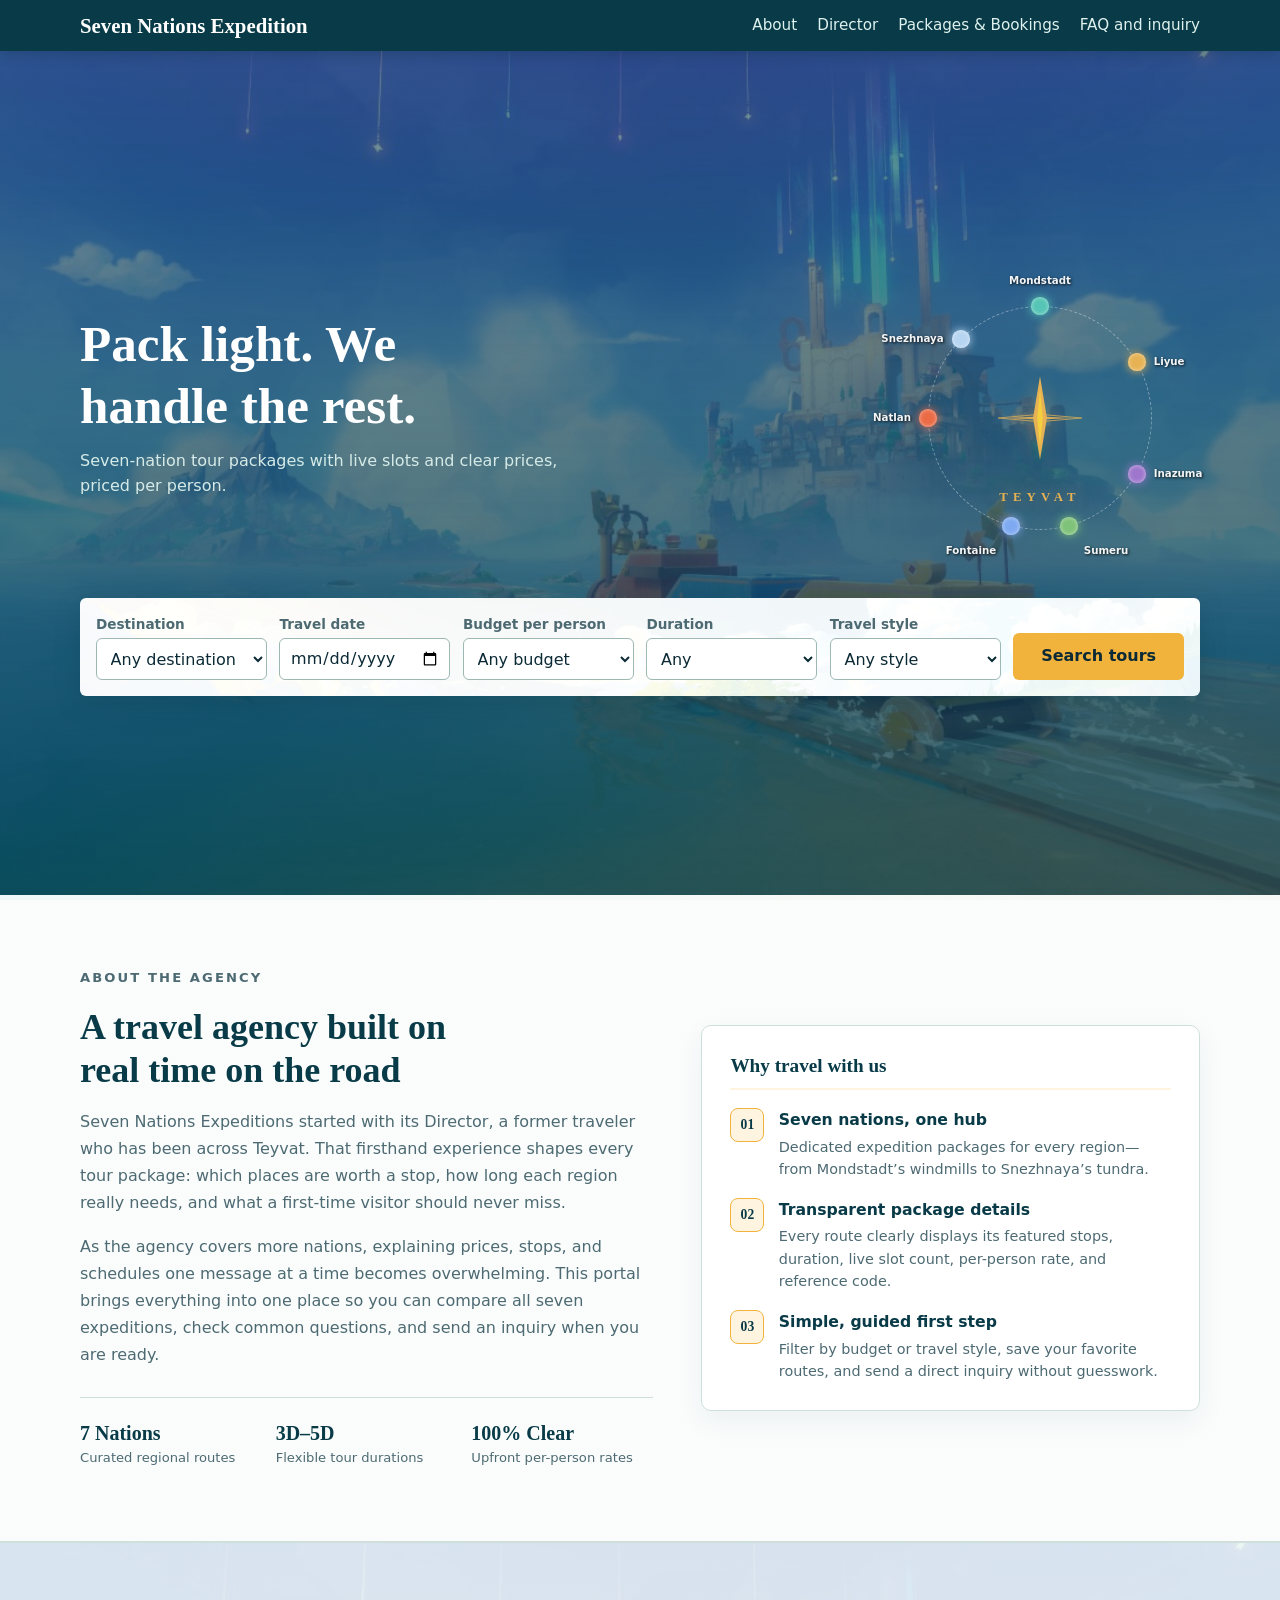
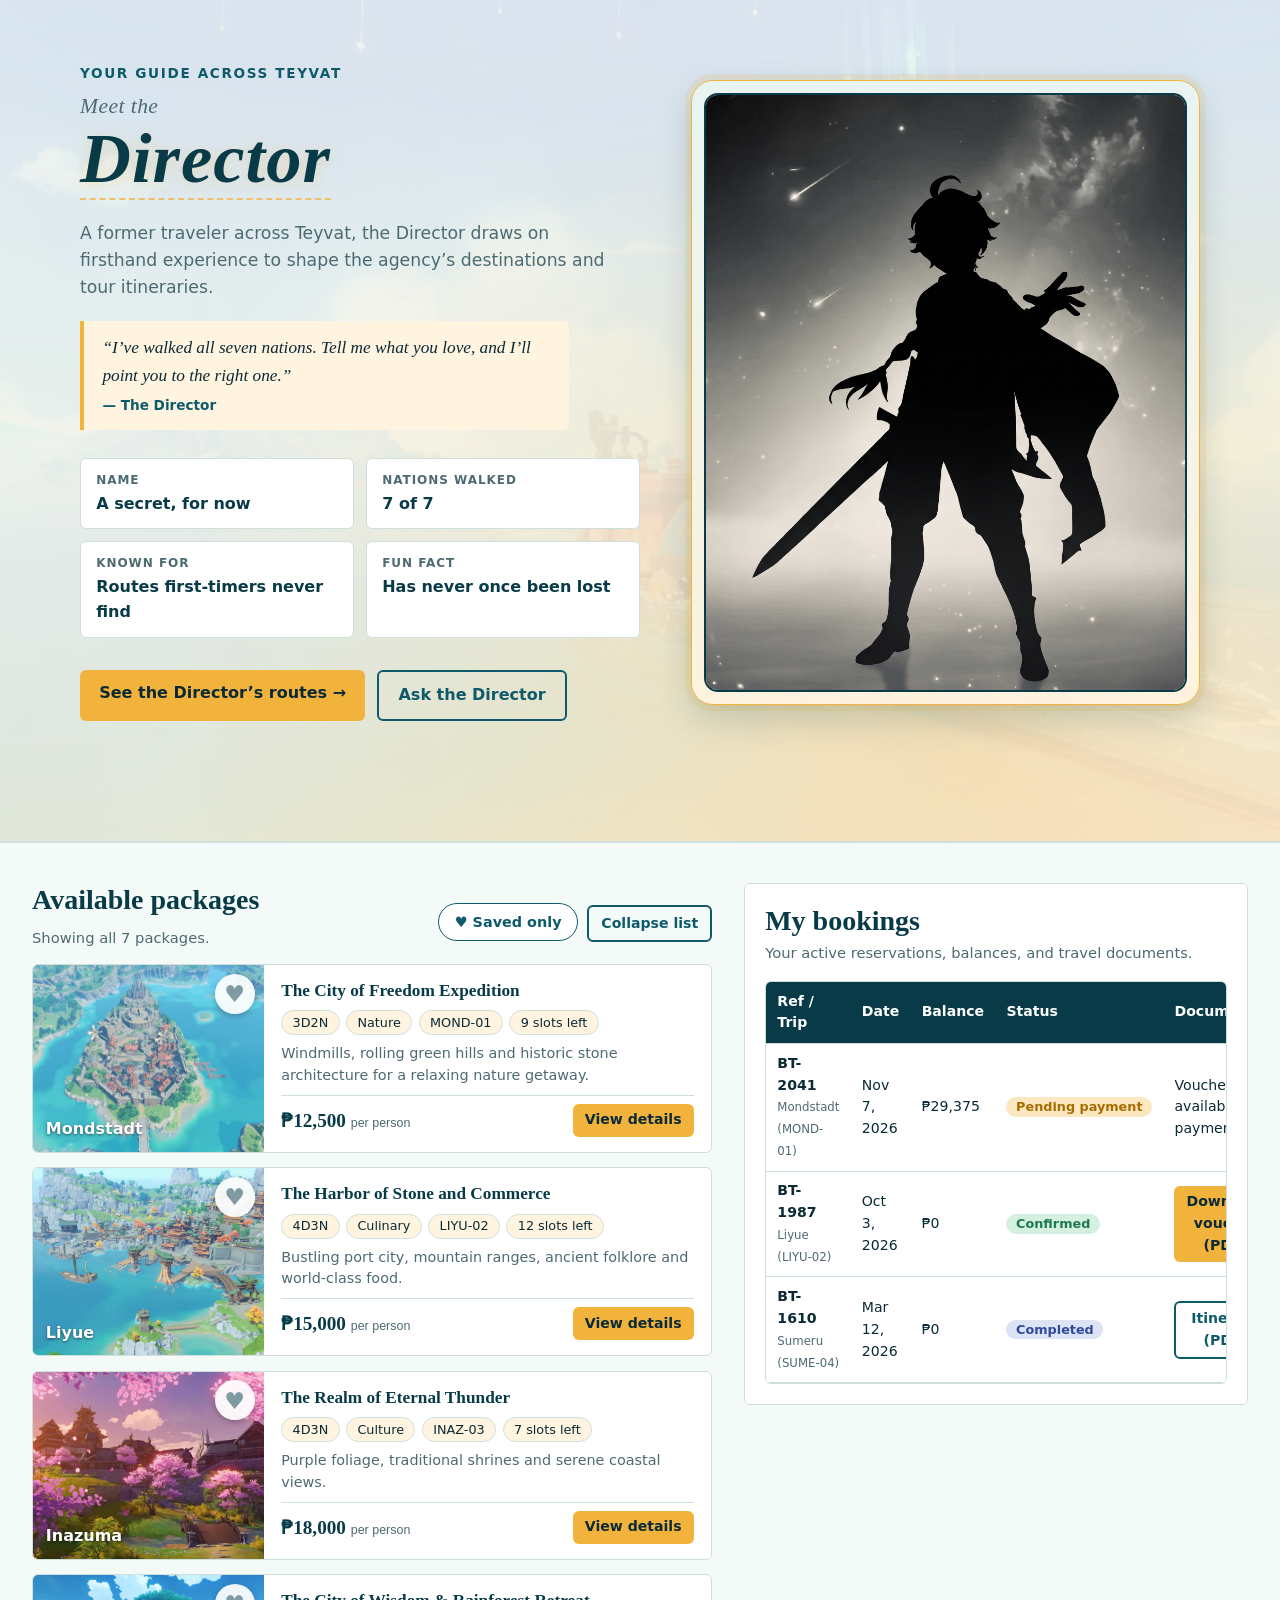
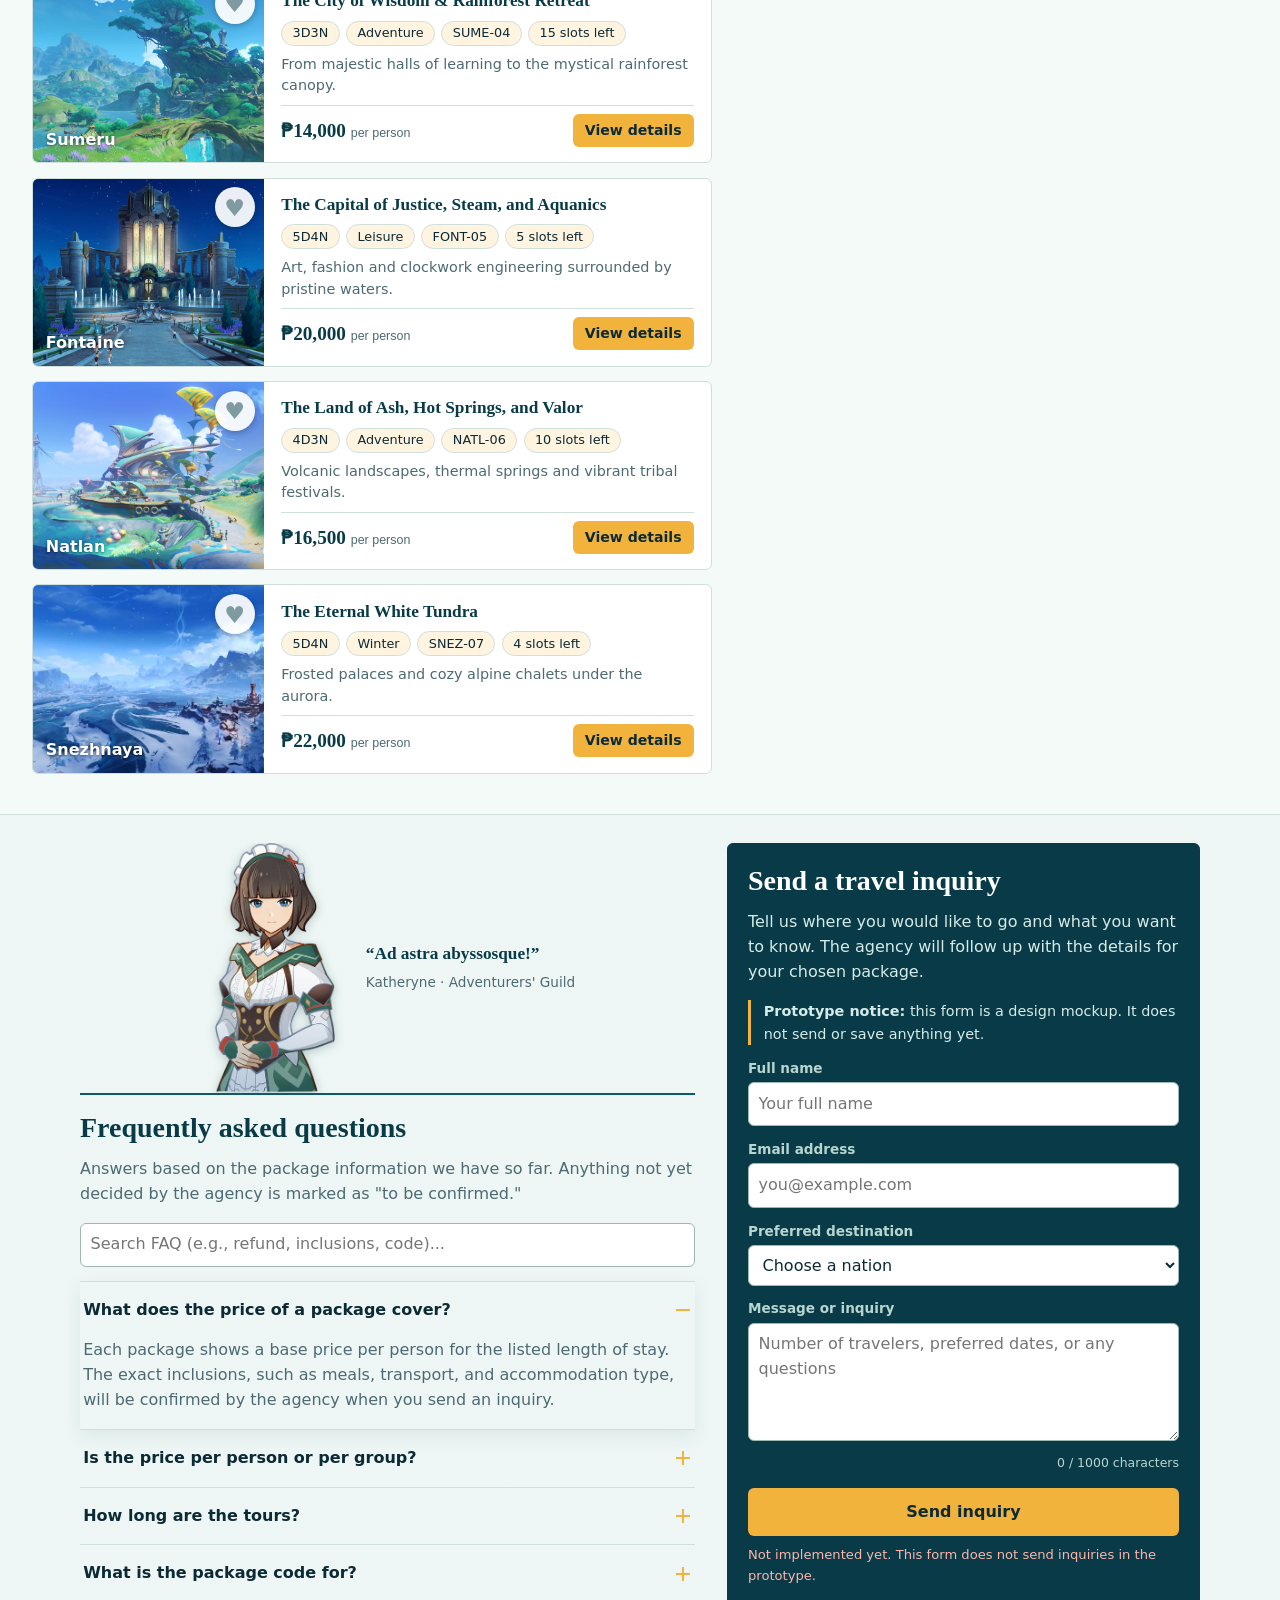
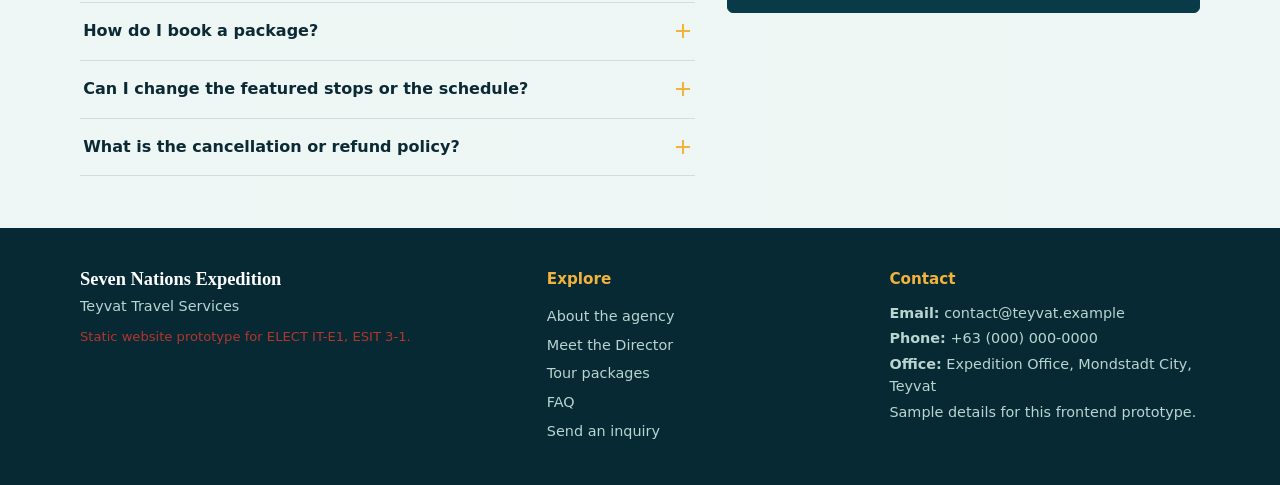
==== commit b95b25b3: "Initial commit: Seven Nations Expedition project" ====
--- a/html/index.html
+++ b/html/index.html
@@ -1,278 +1,602 @@
 <!DOCTYPE html>
 <html lang="en">
 <head>
-<meta charset="utf-8">
-<meta name="viewport" content="width=device-width, initial-scale=1, viewport-fit=cover">
-<meta name="theme-color" content="#083b47">
-<title>Seven Nations Expedition – Book your next trip</title>
-<link rel="stylesheet" href="../css/style.css">
+  <meta charset="utf-8">
+  <meta name="viewport" content="width=device-width, initial-scale=1, viewport-fit=cover">
+  <meta name="theme-color" content="#083b47">
+  <title>Seven Nations Expedition – Book your next trip</title>
+  <link rel="stylesheet" href="../css/style.css">
+  <link rel="stylesheet" href="../css/director.css">
+  <script src="../js/main.js" defer></script>
 </head>
 <body>
 
-<!-- ======================================================= 1. HEADER -->
-<header class="top"><div class="wrap">
-  <a class="brand" href="#">Seven Nations Expedition</a>
-  <input type="checkbox" id="menu" class="toggle" aria-label="Toggle menu"><label for="menu" class="menu-btn" aria-label="Toggle menu"><span class="sr-only">Toggle menu</span></label>
-  <nav id="nav" aria-label="Main">
-    <a href="#about">About</a>
+  <!-- ======================================================= 1. HEADER -->
+  <header class="top">
+    <div class="wrap">
+      <a class="brand" href="#">Seven Nations Expedition</a>
+      <input type="checkbox" id="menu" class="toggle" aria-label="Toggle menu">
+      <label for="menu" class="menu-btn" aria-label="Toggle menu">
+        <span class="sr-only">Toggle menu</span>
+      </label>
+      <nav id="nav" aria-label="Main">
+        <a href="#about">About</a>
+        <a href="#director">Director</a>
+        <a href="#packages">Packages &amp; Bookings</a>
+        <a href="#faq">FAQ and inquiry</a>
+      </nav>
+    </div>
+  </header>
+
+  <main>
+
+    <!-- ======================================================= 2. HERO + SEARCH -->
+    <div class="hero">
+      <video class="hero-video" autoplay muted loop playsinline preload="metadata" poster="../image/hero.jpg" aria-hidden="true" tabindex="-1">
+        <source src="../video/genshin-home.mp4" type="video/mp4">
+      </video>
+
+      <div class="wrap">
+        <div class="hero-intro">
+          <h1>Pack light. We handle the rest.</h1>
+          <p>Seven-nation tour packages with live slots and clear prices, priced per person.</p>
+        </div>
+
+        <nav class="hero-compass" aria-label="Explore Teyvat regions">
+          <span class="compass-orbit" aria-hidden="true"></span>
+          <span class="compass-name" aria-hidden="true">TEYVAT</span>
+          <a class="compass-node compass-mondstadt" href="mondstadt.html" aria-label="Explore Mondstadt">
+            <span class="compass-dot"></span>
+            <span class="compass-label">Mondstadt</span>
+          </a>
+          <a class="compass-node compass-liyue" href="liyue.html" aria-label="Explore Liyue">
+            <span class="compass-dot"></span>
+            <span class="compass-label">Liyue</span>
+          </a>
+          <a class="compass-node compass-inazuma" href="inazuma.html" aria-label="Explore Inazuma">
+            <span class="compass-dot"></span>
+            <span class="compass-label">Inazuma</span>
+          </a>
+          <a class="compass-node compass-sumeru" href="sumeru.html" aria-label="Explore Sumeru">
+            <span class="compass-dot"></span>
+            <span class="compass-label">Sumeru</span>
+          </a>
+          <a class="compass-node compass-fontaine" href="fontaine.html" aria-label="Explore Fontaine">
+            <span class="compass-dot"></span>
+            <span class="compass-label">Fontaine</span>
+          </a>
+          <a class="compass-node compass-natlan" href="natlan.html" aria-label="Explore Natlan">
+            <span class="compass-dot"></span>
+            <span class="compass-label">Natlan</span>
+          </a>
+          <a class="compass-node compass-snezhnaya" href="snezhnaya.html" aria-label="Explore Snezhnaya">
+            <span class="compass-dot"></span>
+            <span class="compass-label">Snezhnaya</span>
+          </a>
+          <span class="compass-needle" aria-hidden="true">
+            <svg viewBox="0 0 200 200" xmlns="http://www.w3.org/2000/svg">
+              <polygon points="10,100 100,92 190,100 100,108" fill="none" stroke="#E6B254" stroke-width="2" opacity=".8"/>
+              <polygon points="30,100 100,97 170,100 100,103" fill="#E6B254" opacity=".9"/>
+              <polygon points="100,20 104,100 100,180 96,100" fill="#FFEAA7" opacity=".7"/>
+              <polygon points="100,10 115,100 100,190 85,100" fill="#E6B254"/>
+              <polygon points="100,40 106,100 100,160 94,100" fill="#F4D03F"/>
+            </svg>
+          </span>
+        </nav>
+
+        <form class="filter" id="filter" action="#packages" aria-label="Search packages">
+          <div>
+            <label for="dest">Destination</label>
+            <select id="dest">
+              <option value="">Any destination</option>
+              <option value="Mondstadt">Mondstadt</option>
+              <option value="Liyue">Liyue</option>
+              <option value="Inazuma">Inazuma</option>
+              <option value="Sumeru">Sumeru</option>
+              <option value="Fontaine">Fontaine</option>
+              <option value="Natlan">Natlan</option>
+              <option value="Snezhnaya">Snezhnaya</option>
+            </select>
+          </div>
+          <div>
+            <label for="date">Travel date</label>
+            <input id="date" type="date" min="2026-11-19">
+          </div>
+          <div>
+            <label for="bud">Budget per person</label>
+            <select id="bud">
+              <option value="">Any budget</option>
+              <option value="low">Under ₱15,000</option>
+              <option value="mid">₱15,000 – ₱20,000</option>
+              <option value="high">Above ₱20,000</option>
+            </select>
+          </div>
+          <div>
+            <label for="dur">Duration</label>
+            <select id="dur">
+              <option value="">Any</option>
+              <option value="3D2N">3D2N</option>
+              <option value="3D3N">3D3N</option>
+              <option value="4D3N">4D3N</option>
+              <option value="5D4N">5D4N</option>
+            </select>
+          </div>
+          <div>
+            <label for="style">Travel style</label>
+            <select id="style">
+              <option value="">Any style</option>
+              <option value="Nature">Nature</option>
+              <option value="Culinary">Culinary</option>
+              <option value="Culture">Culture</option>
+              <option value="Adventure">Adventure</option>
+              <option value="Leisure">Leisure</option>
+              <option value="Winter">Winter</option>
+            </select>
+          </div>
+          <button type="submit" class="btn">Search tours</button>
+        </form>
+      </div>
+    </div>
+
+    <!-- ======================================================= 3. ABOUT -->
+    <section id="about" aria-labelledby="about-title">
+      <div class="wrap">
+        <div class="about-grid">
+
+          <div class="about-story">
+            <p class="about-kicker">About the agency</p>
+            <h2 id="about-title">A travel agency built on real time on the road</h2>
+            <p>Seven Nations Expeditions started with its Director, a former traveler who has been across Teyvat. That firsthand experience shapes every tour package: which places are worth a stop, how long each region really needs, and what a first-time visitor should never miss.</p>
+            <p>As the agency covers more nations, explaining prices, stops, and schedules one message at a time becomes overwhelming. This portal brings everything into one place so you can compare all seven expeditions, check common questions, and send an inquiry when you are ready.</p>
+
+            <div class="about-stats" aria-label="Agency overview">
+              <div>
+                <strong>7 Nations</strong>
+                <span>Curated regional routes</span>
+              </div>
+              <div>
+                <strong>3D–5D</strong>
+                <span>Flexible tour durations</span>
+              </div>
+              <div>
+                <strong>100% Clear</strong>
+                <span>Upfront per-person rates</span>
+              </div>
+            </div>
+          </div>
+
+          <aside class="about-highlights" aria-label="Agency highlights">
+            <h3>Why travel with us</h3>
+            <ul class="highlight-list">
+              <li>
+                <span class="hl-badge">01</span>
+                <div>
+                  <strong>Seven nations, one hub</strong>
+                  <p>Dedicated expedition packages for every region—from Mondstadt’s windmills to Snezhnaya’s tundra.</p>
+                </div>
+              </li>
+              <li>
+                <span class="hl-badge">02</span>
+                <div>
+                  <strong>Transparent package details</strong>
+                  <p>Every route clearly displays its featured stops, duration, live slot count, per-person rate, and reference code.</p>
+                </div>
+              </li>
+              <li>
+                <span class="hl-badge">03</span>
+                <div>
+                  <strong>Simple, guided first step</strong>
+                  <p>Filter by budget or travel style, save your favorite routes, and send a direct inquiry without guesswork.</p>
+                </div>
+              </li>
+            </ul>
+          </aside>
+
+        </div>
+      </div>
+    </section>
+
+    <!-- ======================================================= 3b. THE DIRECTOR -->
+    <section id="director" aria-labelledby="dir-title">
+      <div class="wrap dir-grid">
+
+        <div class="dir-copy">
+          <p class="dir-kicker">Your guide across Teyvat</p>
+          <h2 id="dir-title">
+            <span class="dir-the">Meet the</span>
+            <span class="dir-name">Director</span>
+          </h2>
+
+          <p class="dir-lead">A former traveler across Teyvat, the Director draws on firsthand experience to shape the agency’s destinations and tour itineraries.</p>
+          <blockquote class="dir-quote">
+            <p>“I’ve walked all seven nations. Tell me what you love, and I’ll point you to the right one.”</p>
+            <footer>The Director</footer>
+          </blockquote>
+
+          <dl class="dir-facts">
+            <div><dt>Name</dt><dd>A secret, for now</dd></div>
+            <div><dt>Nations walked</dt><dd>7 of 7</dd></div>
+            <div><dt>Known for</dt><dd>Routes first-timers never find</dd></div>
+            <div><dt>Fun fact</dt><dd>Has never once been lost</dd></div>
+          </dl>
+
+          <div class="actions">
+            <a class="btn" href="#packages">See the Director’s routes &rarr;</a>
+            <a class="btn alt" href="#inquiry">Ask the Director</a>
+          </div>
+        </div>
+
+        <figure class="dir-figure">
+          <img src="../image/director-traveler.jpg" alt="Illustration of a hooded traveler holding a staff, saying: Welcome, traveler. Where to next?" width="553" height="331" loading="lazy">
+        </figure>
+
+      </div>
+    </section>
+
+    <!-- ======================================================= 4 & 5. PACKAGES + MY BOOKINGS -->
+    <section id="packages" class="pkg-workspace" aria-label="Packages and bookings">
+      <div class="workspace-inner">
+
+        <!-- LEFT: Available Packages -->
+        <div class="workspace-main">
+          <div class="bar">
+            <div>
+              <h2>Available packages</h2>
+              <p class="pkg-status" role="status" aria-live="polite">
+                <span id="pkgStatus">Showing all 7 packages.</span>
+                <button type="button" class="linkbtn" id="pkgClear" hidden>Clear filters</button>
+              </p>
+            </div>
+            <div class="workspace-actions">
+              <input type="checkbox" id="onlysaved" class="toggle">
+              <label for="onlysaved" class="chip">♥ Saved only</label>
+              <button type="button" class="btn sm alt" id="toggleAllPkgs" aria-expanded="true" aria-controls="pkgListWrap">Collapse list</button>
+            </div>
+          </div>
+
+          <div class="pkgs" id="pkgListWrap">
+            <article class="pkg" data-nation="Mondstadt" data-bud="low" data-dur="3D2N" data-style="Nature">
+              <div class="pic d1">
+                <span>Mondstadt</span>
+                <input type="checkbox" id="s-mond" class="toggle">
+                <label class="save" for="s-mond" aria-label="Save Mondstadt package">♥</label>
+              </div>
+              <div class="body">
+                <h3>The City of Freedom Expedition</h3>
+                <div class="tags">
+                  <span class="tag">3D2N</span>
+                  <span class="tag">Nature</span>
+                  <span class="tag">MOND-01</span>
+                  <span class="tag">9 slots left</span>
+                </div>
+                <p>Windmills, rolling green hills and historic stone architecture for a relaxing nature getaway.</p>
+                <div class="buy">
+                  <div class="price">₱12,500 <small>per person</small></div>
+                  <a class="btn sm" href="mondstadt.html">View details</a>
+                </div>
+              </div>
+            </article>
+
+            <article class="pkg" data-nation="Liyue" data-bud="mid" data-dur="4D3N" data-style="Culinary">
+              <div class="pic d2">
+                <span>Liyue</span>
+                <input type="checkbox" id="s-liyue" class="toggle">
+                <label class="save" for="s-liyue" aria-label="Save Liyue package">♥</label>
+              </div>
+              <div class="body">
+                <h3>The Harbor of Stone and Commerce</h3>
+                <div class="tags">
+                  <span class="tag">4D3N</span>
+                  <span class="tag">Culinary</span>
+                  <span class="tag">LIYU-02</span>
+                  <span class="tag">12 slots left</span>
+                </div>
+                <p>Bustling port city, mountain ranges, ancient folklore and world-class food.</p>
+                <div class="buy">
+                  <div class="price">₱15,000 <small>per person</small></div>
+                  <a class="btn sm" href="liyue.html">View details</a>
+                </div>
+              </div>
+            </article>
+
+            <article class="pkg" data-nation="Inazuma" data-bud="mid" data-dur="4D3N" data-style="Culture">
+              <div class="pic d3">
+                <span>Inazuma</span>
+                <input type="checkbox" id="s-inazuma" class="toggle">
+                <label class="save" for="s-inazuma" aria-label="Save Inazuma package">♥</label>
+              </div>
+              <div class="body">
+                <h3>The Realm of Eternal Thunder</h3>
+                <div class="tags">
+                  <span class="tag">4D3N</span>
+                  <span class="tag">Culture</span>
+                  <span class="tag">INAZ-03</span>
+                  <span class="tag">7 slots left</span>
+                </div>
+                <p>Purple foliage, traditional shrines and serene coastal views.</p>
+                <div class="buy">
+                  <div class="price">₱18,000 <small>per person</small></div>
+                  <a class="btn sm" href="inazuma.html">View details</a>
+                </div>
+              </div>
+            </article>
+
+            <article class="pkg" data-nation="Sumeru" data-bud="low" data-dur="3D3N" data-style="Adventure">
+              <div class="pic d4">
+                <span>Sumeru</span>
+                <input type="checkbox" id="s-sumeru" class="toggle">
+                <label class="save" for="s-sumeru" aria-label="Save Sumeru package">♥</label>
+              </div>
+              <div class="body">
+                <h3>The City of Wisdom &amp; Rainforest Retreat</h3>
+                <div class="tags">
+                  <span class="tag">3D3N</span>
+                  <span class="tag">Adventure</span>
+                  <span class="tag">SUME-04</span>
+                  <span class="tag">15 slots left</span>
+                </div>
+                <p>From majestic halls of learning to the mystical rainforest canopy.</p>
+                <div class="buy">
+                  <div class="price">₱14,000 <small>per person</small></div>
+                  <a class="btn sm" href="sumeru.html">View details</a>
+                </div>
+              </div>
+            </article>
+
+            <article class="pkg" data-nation="Fontaine" data-bud="mid" data-dur="5D4N" data-style="Leisure">
+              <div class="pic d5">
+                <span>Fontaine</span>
+                <input type="checkbox" id="s-fontaine" class="toggle">
+                <label class="save" for="s-fontaine" aria-label="Save Fontaine package">♥</label>
+              </div>
+              <div class="body">
+                <h3>The Capital of Justice, Steam, and Aquanics</h3>
+                <div class="tags">
+                  <span class="tag">5D4N</span>
+                  <span class="tag">Leisure</span>
+                  <span class="tag">FONT-05</span>
+                  <span class="tag">5 slots left</span>
+                </div>
+                <p>Art, fashion and clockwork engineering surrounded by pristine waters.</p>
+                <div class="buy">
+                  <div class="price">₱20,000 <small>per person</small></div>
+                  <a class="btn sm" href="fontaine.html">View details</a>
+                </div>
+              </div>
+            </article>
+
+            <article class="pkg" data-nation="Natlan" data-bud="mid" data-dur="4D3N" data-style="Adventure">
+              <div class="pic d6">
+                <span>Natlan</span>
+                <input type="checkbox" id="s-natlan" class="toggle">
+                <label class="save" for="s-natlan" aria-label="Save Natlan package">♥</label>
+              </div>
+              <div class="body">
+                <h3>The Land of Ash, Hot Springs, and Valor</h3>
+                <div class="tags">
+                  <span class="tag">4D3N</span>
+                  <span class="tag">Adventure</span>
+                  <span class="tag">NATL-06</span>
+                  <span class="tag">10 slots left</span>
+                </div>
+                <p>Volcanic landscapes, thermal springs and vibrant tribal festivals.</p>
+                <div class="buy">
+                  <div class="price">₱16,500 <small>per person</small></div>
+                  <a class="btn sm" href="natlan.html">View details</a>
+                </div>
+              </div>
+            </article>
+
+            <article class="pkg" data-nation="Snezhnaya" data-bud="high" data-dur="5D4N" data-style="Winter">
+              <div class="pic d7">
+                <span>Snezhnaya</span>
+                <input type="checkbox" id="s-snezhnaya" class="toggle">
+                <label class="save" for="s-snezhnaya" aria-label="Save Snezhnaya package">♥</label>
+              </div>
+              <div class="body">
+                <h3>The Eternal White Tundra</h3>
+                <div class="tags">
+                  <span class="tag">5D4N</span>
+                  <span class="tag">Winter</span>
+                  <span class="tag">SNEZ-07</span>
+                  <span class="tag">4 slots left</span>
+                </div>
+                <p>Frosted palaces and cozy alpine chalets under the aurora.</p>
+                <div class="buy">
+                  <div class="price">₱22,000 <small>per person</small></div>
+                  <a class="btn sm" href="snezhnaya.html">View details</a>
+                </div>
+              </div>
+            </article>
+          </div>
+
+          <!-- Compact Summary Card when list is collapsed -->
+          <div class="card pkg-collapsed-box" id="pkgCollapsedBox" hidden>
+            <h3>All 7 Teyvat Expeditions at a Glance</h3>
+            <p class="lead">Packages are currently collapsed to save space. Jump straight to a nation or expand the full list to compare itineraries.</p>
+
+            <div class="pkg-mini-grid">
+              <a href="mondstadt.html" class="pkg-mini-item"><strong>Mondstadt</strong><span>3D2N · ₱12,500</span></a>
+              <a href="liyue.html" class="pkg-mini-item"><strong>Liyue</strong><span>4D3N · ₱15,000</span></a>
+              <a href="inazuma.html" class="pkg-mini-item"><strong>Inazuma</strong><span>4D3N · ₱18,000</span></a>
+              <a href="sumeru.html" class="pkg-mini-item"><strong>Sumeru</strong><span>3D3N · ₱14,000</span></a>
+              <a href="fontaine.html" class="pkg-mini-item"><strong>Fontaine</strong><span>5D4N · ₱20,000</span></a>
+              <a href="natlan.html" class="pkg-mini-item"><strong>Natlan</strong><span>4D3N · ₱16,500</span></a>
+              <a href="snezhnaya.html" class="pkg-mini-item"><strong>Snezhnaya</strong><span>5D4N · ₱22,000</span></a>
+            </div>
+
+            <button type="button" class="btn sm mt" id="expandFromBox">Show full package cards ↓</button>
+          </div>
+
+          <div class="card pkg-empty" id="pkgEmpty" hidden>
+            <h3>No packages match your filters</h3>
+            <p id="pkgEmptyText">Try a different destination, budget, duration or style.</p>
+            <button type="button" class="btn sm mt" id="pkgEmptyReset">Reset all filters</button>
+          </div>
+        </div>
+
+        <!-- RIGHT: My Bookings -->
+        <aside id="bookings" class="workspace-side" aria-label="My bookings">
+          <h2>My bookings</h2>
+          <p class="lead">Your active reservations, balances, and travel documents.</p>
+          <div class="scroll">
+            <table>
+              <thead>
+                <tr>
+                  <th>Ref / Trip</th>
+                  <th>Date</th>
+                  <th>Balance</th>
+                  <th>Status</th>
+                  <th>Documents</th>
+                </tr>
+              </thead>
+              <tbody>
+                <tr>
+                  <td><b>BT-2041</b><br><small>Mondstadt (MOND-01)</small></td>
+                  <td>Nov 7, 2026</td>
+                  <td>₱29,375</td>
+                  <td><span class="st wait">Pending payment</span></td>
+                  <td>Voucher available after payment</td>
+                </tr>
+                <tr>
+                  <td><b>BT-1987</b><br><small>Liyue (LIYU-02)</small></td>
+                  <td>Oct 3, 2026</td>
+                  <td>₱0</td>
+                  <td><span class="st ok">Confirmed</span></td>
+                  <td><button type="button" class="btn sm" data-doc="voucher" data-ref="BT-1987">Download voucher (PDF)</button></td>
+                </tr>
+                <tr>
+                  <td><b>BT-1610</b><br><small>Sumeru (SUME-04)</small></td>
+                  <td>Mar 12, 2026</td>
+                  <td>₱0</td>
+                  <td><span class="st done">Completed</span></td>
+                  <td><button type="button" class="btn sm alt" data-doc="itinerary" data-ref="BT-1610">Itinerary (PDF)</button></td>
+                </tr>
+              </tbody>
+            </table>
+          </div>
+        </aside>
+
+      </div>
+    </section>
+
+    <!-- ======================================================= 6. FAQ + INQUIRY -->
+    <section id="faq">
+      <div class="wrap helpgrid">
+
+        <div class="faq">
+          <div class="katheryne-greeting">
+            <img class="katheryne-portrait" src="../image/katheryne.png" alt="Katheryne welcomes you to the Adventurers' Guild">
+            <div>
+              <p class="katheryne-quote">“Ad astra abyssosque!”</p>
+              <p class="katheryne-attribution">Katheryne · Adventurers' Guild</p>
+            </div>
+          </div>
+
+          <h2>Frequently asked questions</h2>
+          <p class="lead">Answers based on the package information we have so far. Anything not yet decided by the agency is marked as "to be confirmed."</p>
+
+          <div class="faqlist">
+            <details open>
+              <summary>What does the price of a package cover?<span class="faqicon"></span></summary>
+              <p>Each package shows a base price per person for the listed length of stay. The exact inclusions, such as meals, transport, and accommodation type, will be confirmed by the agency when you send an inquiry.</p>
+            </details>
+            <details>
+              <summary>Is the price per person or per group?<span class="faqicon"></span></summary>
+              <p>Prices are shown per person unless a package says otherwise. Group rates, if available, will be confirmed by the agency.</p>
+            </details>
+            <details>
+              <summary>How long are the tours?<span class="faqicon"></span></summary>
+              <p>Each package lists its length, such as 3D2N or 4D3N, on its card and details page.</p>
+            </details>
+            <details>
+              <summary>What is the package code for?<span class="faqicon"></span></summary>
+              <p>The package code, such as MOND-01, is a short reference you can quote when sending an inquiry or asking about a specific package.</p>
+            </details>
+            <details>
+              <summary>How do I book a package?<span class="faqicon"></span></summary>
+              <p>Use the booking form on the package's details page, or send a travel inquiry and the agency will follow up.</p>
+            </details>
+            <details>
+              <summary>Can I change the featured stops or the schedule?<span class="faqicon"></span></summary>
+              <p>To be confirmed by the agency. Send an inquiry with your preferred changes and they will let you know what's possible.</p>
+            </details>
+            <details>
+              <summary>What is the cancellation or refund policy?<span class="faqicon"></span></summary>
+              <p>To be confirmed by the agency.</p>
+            </details>
+          </div>
+        </div>
+
+        <form class="card inquiry" id="inquiry" action="#inquiry" aria-labelledby="inqh">
+          <h2 id="inqh">Send a travel inquiry</h2>
+          <p>Tell us where you would like to go and what you want to know. The agency will follow up with the details for your chosen package.</p>
+          <p class="notice"><b>Prototype notice:</b> this form is a design mockup. It does not send or save anything yet.</p>
+
+          <label for="iname">Full name</label>
+          <input id="iname" autocomplete="name" placeholder="Your full name" required>
+
+          <label for="iemail">Email address</label>
+          <input id="iemail" type="email" autocomplete="email" placeholder="you@example.com" required>
+
+          <label for="idest">Preferred destination</label>
+          <select id="idest">
+            <option value="">Choose a nation</option>
+            <option value="Mondstadt">Mondstadt</option>
+            <option value="Liyue">Liyue</option>
+            <option value="Inazuma">Inazuma</option>
+            <option value="Sumeru">Sumeru</option>
+            <option value="Fontaine">Fontaine</option>
+            <option value="Natlan">Natlan</option>
+            <option value="Snezhnaya">Snezhnaya</option>
+          </select>
+
+          <label for="imsg">Message or inquiry</label>
+          <textarea id="imsg" rows="4" placeholder="Number of travelers, preferred dates, or any questions" required></textarea>
+
+          <button class="btn block" type="submit">Send inquiry</button>
+          <p class="notice sm" id="inqMsg" role="status" aria-live="polite">Not implemented yet. This form does not send inquiries in the prototype.</p>
+        </form>
+
+      </div>
+    </section>
+
+  </main>
+
+  <!-- ======================================================= 7. FOOTER -->
+  <footer class="sitefoot">
+    <div class="wrap footgrid">
+      <div>
+        <h3>Seven Nations Expedition</h3>
+        <p>Teyvat Travel Services</p>
+        <p class="notice sm">Static website prototype for ELECT IT-E1, ESIT 3-1.</p>
+      </div>
+      <div>
+        <h4>Explore</h4>
+        <a href="#about">About the agency</a>
+        <a href="#director">Meet the Director</a>
+        <a href="#packages">Tour packages</a>
+        <a href="#faq">FAQ</a>
+        <a href="#inquiry">Send an inquiry</a>
+      </div>
+      <div>
+        <h4>Contact</h4>
+        <p><b>Email:</b> contact@teyvat.example</p>
+        <p><b>Phone:</b> +63 (000) 000-0000</p>
+        <p><b>Office:</b> Expedition Office, Mondstadt City, Teyvat</p>
+        <p class="contact-note">Sample details for this frontend prototype.</p>
+      </div>
+    </div>
+  </footer>
+
+  <!-- ======================================================= 8. MOBILE HELPERS -->
+  <nav class="dock" aria-label="Quick actions">
     <a href="#packages">Packages</a>
-    <a href="#bookings">My bookings</a>
-    <a href="#faq">FAQ and inquiry</a>
-    <a href="admin.html">Staff login</a>
+    <a href="#bookings">Bookings</a>
+    <a href="#faq">FAQ</a>
+    <a href="#inquiry">Inquire</a>
   </nav>
-</div></header>
-
-<main>
-
-<!-- ======================================================= 2. HERO + SEARCH -->
-<div class="hero">
-  <video class="hero-video" autoplay muted loop playsinline preload="metadata" poster="../image/hero.jpg" aria-hidden="true" tabindex="-1">
-    <source src="../video/genshin-home.mp4" type="video/mp4">
-  </video>
-  <div class="wrap">
-  <div class="hero-intro">
-    <h1>Pack light. We handle the rest.</h1>
-    <p>Seven-nation tour packages with live slots and clear prices, priced per person.</p>
-  </div>
-  <nav class="hero-compass" aria-label="Explore Teyvat regions">
-    <span class="compass-orbit" aria-hidden="true"></span>
-    <span class="compass-name" aria-hidden="true">TEYVAT</span>
-    <a class="compass-node compass-mondstadt" href="mondstadt.html" aria-label="Explore Mondstadt"><span class="compass-dot"></span><span class="compass-label">Mondstadt</span></a>
-    <a class="compass-node compass-liyue" href="liyue.html" aria-label="Explore Liyue"><span class="compass-dot"></span><span class="compass-label">Liyue</span></a>
-    <a class="compass-node compass-inazuma" href="inazuma.html" aria-label="Explore Inazuma"><span class="compass-dot"></span><span class="compass-label">Inazuma</span></a>
-    <a class="compass-node compass-sumeru" href="sumeru.html" aria-label="Explore Sumeru"><span class="compass-dot"></span><span class="compass-label">Sumeru</span></a>
-    <a class="compass-node compass-fontaine" href="fontaine.html" aria-label="Explore Fontaine"><span class="compass-dot"></span><span class="compass-label">Fontaine</span></a>
-    <a class="compass-node compass-natlan" href="natlan.html" aria-label="Explore Natlan"><span class="compass-dot"></span><span class="compass-label">Natlan</span></a>
-    <a class="compass-node compass-snezhnaya" href="snezhnaya.html" aria-label="Explore Snezhnaya"><span class="compass-dot"></span><span class="compass-label">Snezhnaya</span></a>
-    <span class="compass-needle" aria-hidden="true">
-      <svg viewBox="0 0 200 200" xmlns="http://www.w3.org/2000/svg">
-        <polygon points="10,100 100,92 190,100 100,108" fill="none" stroke="#E6B254" stroke-width="2" opacity=".8"/>
-        <polygon points="30,100 100,97 170,100 100,103" fill="#E6B254" opacity=".9"/>
-        <polygon points="100,20 104,100 100,180 96,100" fill="#FFEAA7" opacity=".7"/>
-        <polygon points="100,10 115,100 100,190 85,100" fill="#E6B254"/>
-        <polygon points="100,40 106,100 100,160 94,100" fill="#F4D03F"/>
-      </svg>
-    </span>
-  </nav>
-
-  <form class="filter" id="filter" aria-label="Search packages">
-    <div><label for="dest">Destination</label>
-      <select id="dest"><option value="">Any destination</option><option value="Mondstadt">Mondstadt</option><option value="Liyue">Liyue</option><option value="Inazuma">Inazuma</option><option value="Sumeru">Sumeru</option><option value="Fontaine">Fontaine</option><option value="Natlan">Natlan</option><option value="Snezhnaya">Snezhnaya</option></select></div>
-    <div><label for="date">Travel date</label><input id="date" type="date"></div>
-    <div><label for="bud">Budget per person</label>
-      <select id="bud">
-        <option value="">Any budget</option>
-        <option value="low">Under ₱15,000</option>
-        <option value="mid">₱15,000 – ₱20,000</option>
-        <option value="high">Above ₱20,000</option>
-      </select></div>
-    <div><label for="dur">Duration</label>
-      <select id="dur"><option value="">Any</option><option value="3D2N">3D2N</option><option value="3D3N">3D3N</option><option value="4D3N">4D3N</option><option value="5D4N">5D4N</option></select></div>
-    <div><label for="style">Travel style</label>
-      <select id="style"><option value="">Any style</option><option value="Nature">Nature</option><option value="Culinary">Culinary</option><option value="Culture">Culture</option><option value="Adventure">Adventure</option><option value="Leisure">Leisure</option><option value="Winter">Winter</option></select></div>
-    <a class="btn" href="#packages">Search tours</a>
-  </form>
-</div></div>
-
-<!-- ======================================================= 3. ABOUT -->
-<section id="about"><div class="wrap">
-  <div class="split about-main">
-    <div class="prose">
-      <h2>A travel agency built on real time on the road</h2>
-      <p>Seven Nations Expeditions started with its Director, a former traveler who has been across Teyvat. That experience is what the tour packages are built on: which places are worth a stop, how long a region really needs, and what a first-time visitor should not miss.</p>
-      <p>As the agency covers more nations, it gets harder to explain prices, destinations, and schedules one message at a time. This website puts everything in one place. Visitors can read about the agency, compare the seven packages, check the common questions, and send an inquiry when they are ready.</p>
-    </div>
-    <aside class="card points" aria-label="Agency highlights">
-      <p><b>Seven nations.</b> One package for each region, from Mondstadt to Snezhnaya.</p>
-      <p><b>Clear details.</b> Every package shows its stops, length of stay, price, and code.</p>
-      <p><b>Simple first step.</b> A short inquiry form for basic questions and contact details.</p>
-    </aside>
-  </div>
-  <aside class="card director-profile" aria-label="Director profile">
-    <div class="director-photo" role="img" aria-label="Placeholder portrait for the Director">
-      <svg viewBox="0 0 120 120" aria-hidden="true"><circle cx="60" cy="46" r="22"/><path d="M16 120 C16 84 38 74 60 74 C82 74 104 84 104 120 Z"/></svg>
-    </div>
-    <div>
-      <p class="director-role">Director</p>
-      <p>A former traveler across Teyvat, the Director draws on firsthand experience to shape the agency’s destinations and tour itineraries.</p>
-    </div>
-  </aside>
-</div></section>
-
-<!-- ======================================================= 4. PACKAGES -->
-<section id="packages"><div class="wrap">
-  <div class="bar">
-    <h2>Available packages</h2>
-    <input type="checkbox" id="onlysaved" class="toggle"><label for="onlysaved" class="chip">♥ Saved only</label>
-  </div>
-  <div class="pkgs">
-    <article class="pkg" data-nation="Mondstadt" data-bud="low" data-dur="3D2N" data-style="Nature">
-      <div class="pic d1"><span>Mondstadt</span>
-        <input type="checkbox" id="s-mond" class="toggle"><label class="save" for="s-mond" aria-label="Save Mondstadt package">♥</label></div>
-      <div class="body">
-        <h3>The City of Freedom Expedition</h3>
-        <div class="tags"><span class="tag">3D2N</span><span class="tag">Nature</span><span class="tag">MOND-01</span><span class="tag">9 slots left</span></div>
-        <p>Windmills, rolling green hills and historic stone architecture for a relaxing nature getaway.</p>
-        <div class="buy"><div class="price">₱12,500 <small>per person</small></div><a class="btn sm" href="mondstadt.html">View details</a></div>
-      </div>
-    </article>
-    <article class="pkg" data-nation="Liyue" data-bud="mid" data-dur="4D3N" data-style="Culinary">
-      <div class="pic d2"><span>Liyue</span>
-        <input type="checkbox" id="s-liyue" class="toggle"><label class="save" for="s-liyue" aria-label="Save Liyue package">♥</label></div>
-      <div class="body">
-        <h3>The Harbor of Stone and Commerce</h3>
-        <div class="tags"><span class="tag">4D3N</span><span class="tag">Culinary</span><span class="tag">LIYU-02</span><span class="tag">12 slots left</span></div>
-        <p>Bustling port city, mountain ranges, ancient folklore and world-class food.</p>
-        <div class="buy"><div class="price">₱15,000 <small>per person</small></div><a class="btn sm" href="liyue.html">View details</a></div>
-      </div>
-    </article>
-    <article class="pkg" data-nation="Inazuma" data-bud="mid" data-dur="4D3N" data-style="Culture">
-      <div class="pic d3"><span>Inazuma</span>
-        <input type="checkbox" id="s-inazuma" class="toggle"><label class="save" for="s-inazuma" aria-label="Save Inazuma package">♥</label></div>
-      <div class="body">
-        <h3>The Realm of Eternal Thunder</h3>
-        <div class="tags"><span class="tag">4D3N</span><span class="tag">Culture</span><span class="tag">INAZ-03</span><span class="tag">7 slots left</span></div>
-        <p>Purple foliage, traditional shrines and serene coastal views.</p>
-        <div class="buy"><div class="price">₱18,000 <small>per person</small></div><a class="btn sm" href="inazuma.html">View details</a></div>
-      </div>
-    </article>
-    <article class="pkg" data-nation="Sumeru" data-bud="low" data-dur="3D3N" data-style="Adventure">
-      <div class="pic d4"><span>Sumeru</span>
-        <input type="checkbox" id="s-sumeru" class="toggle"><label class="save" for="s-sumeru" aria-label="Save Sumeru package">♥</label></div>
-      <div class="body">
-        <h3>The City of Wisdom &amp; Rainforest Retreat</h3>
-        <div class="tags"><span class="tag">3D3N</span><span class="tag">Adventure</span><span class="tag">SUME-04</span><span class="tag">15 slots left</span></div>
-        <p>From majestic halls of learning to the mystical rainforest canopy.</p>
-        <div class="buy"><div class="price">₱14,000 <small>per person</small></div><a class="btn sm" href="sumeru.html">View details</a></div>
-      </div>
-    </article>
-    <article class="pkg" data-nation="Fontaine" data-bud="mid" data-dur="5D4N" data-style="Leisure">
-      <div class="pic d5"><span>Fontaine</span>
-        <input type="checkbox" id="s-fontaine" class="toggle"><label class="save" for="s-fontaine" aria-label="Save Fontaine package">♥</label></div>
-      <div class="body">
-        <h3>The Capital of Justice, Steam, and Aquanics</h3>
-        <div class="tags"><span class="tag">5D4N</span><span class="tag">Leisure</span><span class="tag">FONT-05</span><span class="tag">5 slots left</span></div>
-        <p>Art, fashion and clockwork engineering surrounded by pristine waters.</p>
-        <div class="buy"><div class="price">₱20,000 <small>per person</small></div><a class="btn sm" href="fontaine.html">View details</a></div>
-      </div>
-    </article>
-    <article class="pkg" data-nation="Natlan" data-bud="mid" data-dur="4D3N" data-style="Adventure">
-      <div class="pic d6"><span>Natlan</span>
-        <input type="checkbox" id="s-natlan" class="toggle"><label class="save" for="s-natlan" aria-label="Save Natlan package">♥</label></div>
-      <div class="body">
-        <h3>The Land of Ash, Hot Springs, and Valor</h3>
-        <div class="tags"><span class="tag">4D3N</span><span class="tag">Adventure</span><span class="tag">NATL-06</span><span class="tag">10 slots left</span></div>
-        <p>Volcanic landscapes, thermal springs and vibrant tribal festivals.</p>
-        <div class="buy"><div class="price">₱16,500 <small>per person</small></div><a class="btn sm" href="natlan.html">View details</a></div>
-      </div>
-    </article>
-    <article class="pkg" data-nation="Snezhnaya" data-bud="high" data-dur="5D4N" data-style="Winter">
-      <div class="pic d7"><span>Snezhnaya</span>
-        <input type="checkbox" id="s-snezhnaya" class="toggle"><label class="save" for="s-snezhnaya" aria-label="Save Snezhnaya package">♥</label></div>
-      <div class="body">
-        <h3>The Eternal White Tundra</h3>
-        <div class="tags"><span class="tag">5D4N</span><span class="tag">Winter</span><span class="tag">SNEZ-07</span><span class="tag">4 slots left</span></div>
-        <p>Frosted palaces and cozy alpine chalets under the aurora.</p>
-        <div class="buy"><div class="price">₱22,000 <small>per person</small></div><a class="btn sm" href="snezhnaya.html">View details</a></div>
-      </div>
-    </article>
-  </div>
-</div></section>
-
-<!-- ======================================================= 5. MY BOOKINGS -->
-<section id="bookings"><div class="wrap">
-  <h2>My bookings</h2>
-  <div class="scroll"><table>
-    <thead><tr><th>Ref</th><th>Trip</th><th>Date</th><th>Balance</th><th>Status</th><th>Documents</th></tr></thead>
-    <tbody>
-      <tr><td>BT-2041</td><td>Mondstadt (MOND-01)</td><td>Nov 7, 2026</td><td>₱29,375</td><td><span class="st wait">Pending payment</span></td><td>Voucher available after payment</td></tr>
-      <tr><td>BT-1987</td><td>Liyue (LIYU-02)</td><td>Oct 3, 2026</td><td>₱0</td><td><span class="st ok">Confirmed</span></td><td><a class="btn sm" href="#">Download voucher (PDF)</a></td></tr>
-      <tr><td>BT-1610</td><td>Sumeru (SUME-04)</td><td>Mar 12, 2026</td><td>₱0</td><td><span class="st done">Completed</span></td><td><a class="btn sm alt" href="#">Itinerary (PDF)</a></td></tr>
-    </tbody>
-  </table></div>
-</div></section>
-
-<!-- ======================================================= 6. FAQ + INQUIRY (side by side) -->
-<section id="faq"><div class="wrap helpgrid">
-
-  <div class="faq">
-    <div class="katheryne-greeting">
-      <img class="katheryne-portrait" src="../image/katheryne.png" alt="Katheryne welcomes you to the Adventurers' Guild">
-      <div>
-        <p class="katheryne-quote">“Ad astra abyssosque!”</p>
-        <p class="katheryne-attribution">Katheryne · Adventurers' Guild</p>
-      </div>
-    </div>
-    <h2>Frequently asked questions</h2>
-    <p class="lead">Answers based on the package information we have so far. Anything not yet decided by the agency is marked as "to be confirmed."</p>
-    <div class="faqlist">
-      <details open><summary>What does the price of a package cover?<span class="faqicon"></span></summary>
-        <p>Each package shows a base price per person for the listed length of stay. The exact inclusions, such as meals, transport, and accommodation type, will be confirmed by the agency when you send an inquiry.</p></details>
-      <details><summary>Is the price per person or per group?<span class="faqicon"></span></summary>
-        <p>Prices are shown per person unless a package says otherwise. Group rates, if available, will be confirmed by the agency.</p></details>
-      <details><summary>How long are the tours?<span class="faqicon"></span></summary>
-        <p>Each package lists its length, such as 3D2N or 4D3N, on its card and details page.</p></details>
-      <details><summary>What is the package code for?<span class="faqicon"></span></summary>
-        <p>The package code, such as MOND-01, is a short reference you can quote when sending an inquiry or asking about a specific package.</p></details>
-      <details><summary>How do I book a package?<span class="faqicon"></span></summary>
-        <p>Use the booking form on the package's details page, or send a travel inquiry and the agency will follow up.</p></details>
-      <details><summary>Can I change the featured stops or the schedule?<span class="faqicon"></span></summary>
-        <p>To be confirmed by the agency. Send an inquiry with your preferred changes and they will let you know what's possible.</p></details>
-      <details><summary>What is the cancellation or refund policy?<span class="faqicon"></span></summary>
-        <p>To be confirmed by the agency.</p></details>
-    </div>
-  </div>
-
-  <form class="card inquiry" id="inquiry" action="#inquiry" aria-labelledby="inqh">
-    <h2 id="inqh">Send a travel inquiry</h2>
-    <p>Tell us where you would like to go and what you want to know. The agency will follow up with the details for your chosen package.</p>
-    <p class="notice"><b>Prototype notice:</b> this form is a design mockup. It does not send or save anything yet.</p>
-
-    <label for="iname">Full name</label>
-    <input id="iname" autocomplete="name" placeholder="Your full name">
-    <label for="iemail">Email address</label>
-    <input id="iemail" type="email" autocomplete="email" placeholder="you@example.com">
-    <label for="idest">Preferred destination</label>
-    <select id="idest"><option value="">Choose a nation</option><option value="Mondstadt">Mondstadt</option><option value="Liyue">Liyue</option><option value="Inazuma">Inazuma</option><option value="Sumeru">Sumeru</option><option value="Fontaine">Fontaine</option><option value="Natlan">Natlan</option><option value="Snezhnaya">Snezhnaya</option></select>
-    <label for="imsg">Message or inquiry</label>
-    <textarea id="imsg" rows="4" placeholder="Number of travelers, preferred dates, or any questions"></textarea>
-    <button class="btn block" type="submit">Send inquiry</button>
-    <p class="notice sm" id="inqMsg">Not implemented yet. This form does not send inquiries in the prototype.</p>
-  </form>
-
-</div></section>
-</main>
-
-<!-- ======================================================= 7. FOOTER -->
-<footer class="sitefoot"><div class="wrap footgrid">
-  <div>
-    <h3>Seven Nations Expedition</h3>
-    <p>Teyvat Travel Services</p>
-    <p class="notice sm">Static website prototype for ELECT IT-E1, ESIT 3-1.</p>
-  </div>
-  <div>
-    <h4>Explore</h4>
-    <a href="#about">About the agency</a>
-    <a href="#packages">Tour packages</a>
-    <a href="#faq">FAQ</a>
-    <a href="#inquiry">Send an inquiry</a>
-  </div>
-  <div>
-    <h4>Contact</h4>
-    <p><b>Email:</b> contact@teyvat.example</p>
-    <p><b>Phone:</b> +63 (000) 000-0000</p>
-    <p><b>Office:</b> Expedition Office, Mondstadt City, Teyvat</p>
-    <p class="contact-note">Sample details for this frontend prototype.</p>
-  </div>
-</div></footer>
-
-<!-- ======================================================= 8. MOBILE HELPERS -->
-<nav class="dock" aria-label="Quick actions">
-  <a href="#packages">Packages</a>
-  <a href="#bookings">Bookings</a>
-  <a href="#faq">FAQ</a>
-  <a href="#inquiry">Inquire</a>
-</nav>
-<a class="totop" href="#" aria-label="Back to top">↑</a>
+  <a class="totop" href="#" aria-label="Back to top">↑</a>
+
 </body>
 </html>
--- a/css/style.css
+++ b/css/style.css
@@ -1,68 +1,86 @@
 /* ==========================================================================
-   Seven Nations Expedition: shared stylesheet (customer portal + staff console)
-
-    1.  Design tokens
-    2.  Reset and base
-    3.  Typography
-    4.  Layout helpers
-    5.  Components (buttons, forms, cards, tables, badges, tags, chips, accordions)
-    6.  Header and hero
-    7.  About
-    8.  Packages
-    9.  Trip details and booking (used on the region pages)
-   10.  FAQ and inquiry
-   11.  Footer
-   12.  Mobile helpers (menu, bottom bar, back-to-top)
-   13.  Staff console (admin.html)
-   14.  Responsive
-   15.  Reduced motion
-   16.  CSS-only interactions (search filter)
-   17.  Region landing pages (hero, floating music button)
+   Seven Nations Expedition: Shared Stylesheet
+
+   1.  Design Tokens
+   2.  Reset and Base
+   3.  Typography
+   4.  Layout Helpers
+   5.  Components (Buttons, Forms, Cards, Tables, Badges, Chips, Accordions)
+   6.  Header and Landing Hero
+   7.  About Section
+   8.  The Director Profile
+   9.  Packages & My Bookings (Workspace)
+   10. Region Landing Pages (Hero)
+   11. Trip Details and Booking (Region Pages)
+   12. FAQ and Inquiry
+   13. Footer
+   14. Floating Scroll Compass (All Pages)
+   15. Form Validation and Modal
+   16. Mobile Helpers (Menu, Bottom Dock, Back-to-Top)
+   17. Responsive Breakpoints & Reduced Motion
    ========================================================================== */
 
 
-/* 1. Design tokens
+/* 1. Design Tokens
    ========================================================================== */
 :root {
-  --ink:    #0b2a35;
-  --deep:   #083b47;
-  --lagoon: #0e5a6b;
-  --foam:   #fff4e0;
-  --sun:    #f2b33d;
-  --line:   #cfe0dc;
-  --mute:   #4d6a72;
-
-  --ok:   #1d7a4d;
-  --warn: #a86b00;
-  --bad:  #b3362d;
-
-  --r: 6px;
-  --tap: 44px;                                  
-}
-
-
-/* 2. Reset and base
+  --ink:      #0b2a35;
+  --deep:     #083b47;
+  --lagoon:   #0e5a6b;
+  --foam:     #fff4e0;
+  --sun:      #f2b33d;
+  --line:     #cfe0dc;
+  --mute:     #4d6a72;
+
+  --ok:       #1d7a4d;
+  --warn:     #a86b00;
+  --bad:      #b3362d;
+
+  --r:        6px;
+  --tap:      44px;
+  --header-h: 56px;
+}
+
+
+/* 2. Reset and Base
    ========================================================================== */
-* { box-sizing: border-box; margin: 0; }
-
-html { scroll-behavior: smooth; }
+*, *::before, *::after {
+  box-sizing: border-box;
+  margin: 0;
+}
+
+html {
+  scroll-behavior: smooth;
+  scroll-padding-top: var(--header-h);
+}
 
 body {
-  font: 16px/1.55 "Segoe UI", system-ui, sans-serif;
+  font: 16px/1.55 "Segoe UI", system-ui, -apple-system, sans-serif;
   color: var(--ink);
   background:
     linear-gradient(rgba(234, 245, 242, .85), rgba(234, 245, 242, .85)),
     url("../image/hero.jpg") center / cover fixed;
+  overflow-x: hidden;
 }
 
 a { color: var(--lagoon); }
-img { max-width: 100%; }
-
-:focus-visible { outline: 3px solid var(--sun); outline-offset: 2px; }
+img { max-width: 100%; display: block; }
+
+:focus-visible {
+  outline: 3px solid var(--sun);
+  outline-offset: 2px;
+}
 
 .sr-only {
-  position: absolute; width: 1px; height: 1px; padding: 0; margin: -1px;
-  overflow: hidden; clip: rect(0, 0, 0, 0); white-space: nowrap; border: 0;
+  position: absolute;
+  width: 1px;
+  height: 1px;
+  padding: 0;
+  margin: -1px;
+  overflow: hidden;
+  clip: rect(0, 0, 0, 0);
+  white-space: nowrap;
+  border: 0;
 }
 
 
@@ -74,28 +92,64 @@
   color: var(--deep);
 }
 h1 { font-size: clamp(2rem, 5vw, 3.2rem); }
-h2 { font-size: 1.6rem; margin-bottom: .8rem; }
+h2 { font-size: clamp(1.45rem, 2.5vw, 1.75rem); margin-bottom: .8rem; }
 h3 { font-size: 1.15rem; }
 h4 { font-size: 1rem; color: var(--deep); margin: 1.25rem 0 .5rem; }
 
-
-/* 4. Layout helpers
+.lead { color: var(--mute); margin-bottom: 1rem; }
+
+/* Featured Stops Editorial Heading */
+.featured-stops-heading {
+  display: flex;
+  align-items: center;
+  gap: .65rem;
+  margin: .25rem 0 .9rem;
+  padding-bottom: .5rem;
+  border-bottom: 2px solid var(--line);
+  font-family: "Palatino Linotype", "Book Antiqua", Georgia, serif;
+  font-size: clamp(1.35rem, 2.2vw, 1.65rem);
+  font-weight: 700;
+  letter-spacing: .02em;
+  color: var(--deep);
+}
+.featured-stops-heading::before {
+  content: "✦";
+  display: inline-flex;
+  align-items: center;
+  justify-content: center;
+  width: 28px;
+  height: 28px;
+  border-radius: 50%;
+  background: var(--foam);
+  border: 1px solid var(--sun);
+  color: var(--warn);
+  font-size: .95rem;
+  flex: none;
+}
+
+
+/* 4. Layout Helpers
    ========================================================================== */
-.wrap { max-width: 1120px; margin: 0 auto; padding: 0 1.25rem; }
-section { padding: 1.5rem 0; }
-
-.two   { display: grid; grid-template-columns: 1.4fr 1fr; gap: 2rem; align-items: start; }   /* main + sidebar */
-.split { display: grid; grid-template-columns: 1.7fr 1fr; gap: 2rem; align-items: start; }   /* text + side card */
+.wrap {
+  width: 100%;
+  max-width: 1160px;
+  margin: 0 auto;
+  padding: 0 1.25rem;
+}
+
+section { padding: 1.75rem 0; }
+
+.two   { display: grid; grid-template-columns: minmax(0, 1.35fr) minmax(0, 1fr); gap: 2rem; align-items: start; }
+.split { display: grid; grid-template-columns: minmax(0, 1.7fr) minmax(0, 1fr); gap: 2rem; align-items: start; }
 .two > *, .split > * { min-width: 0; }
 
-.f2 { display: grid; grid-template-columns: 1fr 1fr;         gap: .8rem; margin-bottom: .8rem; }
-.f3 { display: grid; grid-template-columns: repeat(3, 1fr);  gap: .8rem; margin-bottom: .8rem; }
-
-.bar { display: flex; justify-content: space-between; align-items: center; gap: 1rem; flex-wrap: wrap; }
-
-.mt { margin-top: 1.1rem; }
-
-/* Hidden checkbox used for CSS-only toggles (menu, saved, filters) */
+.f2 { display: grid; grid-template-columns: 1fr 1fr;        gap: .8rem; margin-bottom: .8rem; }
+.f3 { display: grid; grid-template-columns: repeat(3, 1fr); gap: .8rem; margin-bottom: .8rem; }
+
+.bar     { display: flex; justify-content: space-between; align-items: center; gap: 1rem; flex-wrap: wrap; }
+.actions { display: flex; flex-wrap: wrap; gap: .5rem; }
+.mt      { margin-top: 1.1rem; }
+
 .toggle {
   position: absolute;
   top: 0;
@@ -111,8 +165,7 @@
 
 /* 5. Components
    ========================================================================== */
-
-/* Buttons */
+/* Buttons & Links */
 .btn {
   display: inline-block;
   border: 0;
@@ -125,16 +178,54 @@
   cursor: pointer;
   text-decoration: none;
   text-align: center;
-}
-.btn:hover { background: #ffc75a; }
-.btn.alt   { background: transparent; border: 2px solid var(--lagoon); color: var(--lagoon); }
-.btn.alt:hover { background: rgba(14, 90, 107, .08); }
-.btn:focus { outline: 3px solid var(--sun); outline-offset: 2px; }
-.btn.sm    { padding: .3rem .7rem; font-size: .88rem; }
+  transition: background .15s ease, transform .12s ease;
+}
+.btn:hover,
+.btn:focus:not(:focus-visible) {
+  background: var(--sun);
+  transform: none;
+  box-shadow: none;
+  outline: none;
+}
+.btn:focus-visible { outline: 3px solid var(--sun); outline-offset: 2px; }
+
+.btn.alt {
+  background: transparent;
+  border: 2px solid var(--lagoon);
+  color: var(--lagoon);
+}
+.btn.alt:hover,
+.btn.alt:focus:not(:focus-visible) {
+  background: transparent;
+  color: var(--lagoon);
+  transform: none;
+  box-shadow: none;
+  outline: none;
+}
+
+.btn.sm    { padding: .35rem .75rem; font-size: .88rem; }
 .btn.block { display: block; width: 100%; }
 
-/* Form fields */
-label { display: block; font-size: .85rem; font-weight: 600; color: var(--mute); margin-bottom: .2rem; }
+.linkbtn {
+  padding: .35rem .2rem;
+  border: 0;
+  background: none;
+  color: var(--lagoon);
+  font: inherit;
+  font-weight: 600;
+  text-decoration: underline;
+  cursor: pointer;
+}
+.linkbtn:hover { color: var(--deep); }
+
+/* Form Controls */
+label {
+  display: block;
+  font-size: .85rem;
+  font-weight: 600;
+  color: var(--mute);
+  margin-bottom: .2rem;
+}
 
 input, select, textarea {
   width: 100%;
@@ -145,62 +236,39 @@
   background: #fff;
   color: var(--ink);
 }
+input:focus, input:focus-visible,
+textarea:focus, textarea:focus-visible,
+select:focus, select:focus-visible {
+  outline: none;
+}
 
 .check { display: flex; gap: .6rem; align-items: center; padding: .4rem 0; }
 .check input { width: auto; }
 .check label { margin: 0; }
 
-/* Cards */
+/* Cards & Tables */
 .card {
   background: #fff;
   border: 1px solid var(--line);
   border-radius: var(--r);
   padding: 1.25rem;
 }
-.card.stat {
-  padding: 1.5rem 1.75rem;
-  min-height: 120px;
-}
-.stat-revenue {
-  background:
-    linear-gradient(rgba(255, 255, 255, .78), rgba(255, 255, 255, .78)),
-    url("../image/cof.jpg") center / cover no-repeat;
-}
-.stat-bookings {
-  background:
-    linear-gradient(rgba(255, 255, 255, .78), rgba(255, 255, 255, .78)),
-    url("../image/hsc.jpg") center / cover no-repeat;
-}
-.stat-balances {
-  background:
-    linear-gradient(rgba(255, 255, 255, .78), rgba(255, 255, 255, .78)),
-    url("../image/inazuma-12.jpg") center / cover no-repeat;
-}
-.stat-occupancy {
-  background:
-    linear-gradient(rgba(255, 255, 255, .78), rgba(255, 255, 255, .78)),
-    url("../image/cwrr.jpg") center / cover no-repeat;
-}
-.card.stat b { margin-bottom: .35rem; }
-
-/* Tables */
+
 table { width: 100%; border-collapse: collapse; background: #fff; font-size: .93rem; }
 th, td { text-align: left; padding: .55rem .7rem; border-bottom: 1px solid var(--line); }
 th { background: var(--deep); color: #fff; font-weight: 600; }
 .scroll { overflow-x: auto; border: 1px solid var(--line); border-radius: var(--r); }
 
-/* Status badges */
-.st { font-size: .8rem; font-weight: 600; padding: .15rem .6rem; border-radius: 99px; white-space: nowrap; }
+/* Status Badges & Tags */
+.st      { font-size: .8rem; font-weight: 600; padding: .15rem .6rem; border-radius: 99px; white-space: nowrap; }
 .st.ok   { background: #d5efe0; color: var(--ok); }
 .st.wait { background: #fbe8c0; color: var(--warn); }
-.st.bad  { background: #f6d5d1; color: var(--bad); }
 .st.done { background: #dbe3f5; color: #2f4a9b; }
 
-/* Tags */
 .tags { display: flex; gap: .4rem; flex-wrap: wrap; }
 .tag  { font-size: .8rem; background: var(--foam); border: 1px solid var(--line); border-radius: 99px; padding: .1rem .65rem; white-space: nowrap; }
 
-/* Chips (swipeable pill row: quick filters and package tabs) */
+/* Filter Chips */
 .chips {
   display: flex;
   gap: .5rem;
@@ -212,7 +280,8 @@
   scrollbar-width: thin;
 }
 .chip {
-  display: inline-flex; align-items: center;
+  display: inline-flex;
+  align-items: center;
   flex: none;
   scroll-snap-align: start;
   min-height: 38px;
@@ -226,35 +295,46 @@
   font-weight: 600;
   cursor: pointer;
 }
-.chip:hover { background: var(--foam); }
-.toggle:checked + .chip { background: var(--deep); border-color: var(--deep); color: #fff; }
+.chip:hover,
+.chip:active,
+.chip:focus:not(:focus-visible) { background: #fff; }
+.toggle:checked + .chip,
+.chip[aria-current="page"] { background: var(--deep); border-color: var(--deep); color: #fff; }
 .chips a.chip { text-decoration: none; }
-.chip[aria-current="page"] { background: var(--deep); border-color: var(--deep); color: #fff; }
-
-/* Accordions (itinerary days, FAQ) */
+
+/* Accordions, Lists & Notices */
 details { border: 1px solid var(--line); border-radius: var(--r); margin-bottom: .5rem; background: #fff; }
 summary { padding: .7rem 1rem; font-weight: 600; cursor: pointer; min-height: var(--tap); }
 details p { padding: 0 1rem .8rem; color: var(--mute); }
 
-/* Lists and misc */
 ul.list { padding-left: 1.1rem; }
 ul.yes  { list-style: "✓  "; }
 ul.no   { list-style: "✕  "; }
 
-.meter { height: 8px; min-width: 90px; background: var(--line); border-radius: 99px; overflow: hidden; }
-.meter i { display: block; height: 100%; background: var(--lagoon); }
-
-.notice { border-left: 3px solid var(--sun); padding-left: .8rem; font-size: .9rem; margin-top: 1rem; }
+.notice    { border-left: 3px solid var(--sun); padding-left: .8rem; font-size: .9rem; margin-top: 1rem; }
 .notice.sm { border: 0; padding-left: 0; color: var(--bad); font-size: .82rem; margin-top: .6rem; }
 
 
-
-/* 6. Header and hero
+/* 6. Header and Landing Hero
    ========================================================================== */
-.top { background: var(--deep); color: #fff; }
-.top .wrap { display: flex; align-items: center; justify-content: space-between; gap: 1rem; flex-wrap: wrap; padding-block: .9rem; }
+.top {
+  position: sticky;
+  top: 0;
+  z-index: 40;
+  background: var(--deep);
+  color: #fff;
+  box-shadow: 0 2px 12px rgba(6, 41, 51, .28);
+}
+.top .wrap {
+  display: flex;
+  align-items: center;
+  justify-content: space-between;
+  gap: 1rem;
+  flex-wrap: wrap;
+  padding-block: .85rem;
+}
 .top nav { display: flex; gap: 1.25rem; flex-wrap: wrap; }
-.top nav a { color: #dff1ee; text-decoration: none; }
+.top nav a { color: #dff1ee; text-decoration: none; font-size: .95rem; }
 .top nav a:hover { color: var(--sun); }
 
 .brand { font: 700 1.3rem Georgia, serif; color: #fff; text-decoration: none; }
@@ -262,7 +342,11 @@
 .hero {
   position: relative;
   overflow: hidden;
-  padding: 3rem 0 2rem;
+  min-height: calc(100vh - var(--header-h));
+  min-height: calc(100svh - var(--header-h));
+  display: flex;
+  align-items: center;
+  padding: 3rem 0 2.5rem;
   color: #fff;
   background: url("../image/hero.jpg") center / cover no-repeat;
 }
@@ -270,7 +354,7 @@
   position: absolute;
   inset: 0;
   z-index: 1;
-  background: linear-gradient(rgba(8, 59, 71, .55), rgba(8, 59, 71, .75));
+  background: linear-gradient(rgba(8, 59, 71, .55), rgba(8, 59, 71, .78));
   content: "";
   pointer-events: none;
 }
@@ -282,17 +366,19 @@
   object-fit: cover;
 }
 .hero .wrap {
+  width: 100%;
   position: relative;
   z-index: 2;
   display: grid;
   grid-template-columns: minmax(0, 1fr) minmax(240px, 320px);
-  gap: 1rem 2rem;
+  gap: 1.25rem 2rem;
   align-items: center;
 }
 .hero-intro { grid-column: 1; }
 .hero h1 { color: #fff; max-width: 16ch; }
 .hero p  { max-width: 48ch; margin: .8rem 0 1.5rem; color: #d6ebe7; }
 
+/* Teyvat Interactive Compass */
 .hero-compass {
   position: relative;
   grid-column: 2;
@@ -331,7 +417,7 @@
   position: absolute;
   z-index: 20;
   display: flex;
-  width: 7%;
+  width: 7.5%;
   aspect-ratio: 1;
   align-items: center;
   justify-content: center;
@@ -341,10 +427,11 @@
   transition: transform .3s ease;
 }
 .compass-node:hover,
-.compass-node:focus-visible { transform: translate(-50%, -50%) scale(1.15); }
+.compass-node:focus-visible { transform: translate(-50%, -50%) scale(1.18); }
+
 .compass-dot {
-  width: 72%;
-  height: 72%;
+  width: 74%;
+  height: 74%;
   border-radius: 50%;
   background: var(--node-color);
   box-shadow: 0 0 10px var(--node-color), inset 0 0 4px rgba(255, 255, 255, .5);
@@ -354,12 +441,13 @@
 .compass-node:focus-visible .compass-dot {
   box-shadow: 0 0 25px var(--node-color), 0 0 40px var(--node-color), inset 0 0 8px rgba(255, 255, 255, .8);
 }
+
 .compass-label {
   position: absolute;
   color: rgba(255, 255, 255, .95);
   font-size: clamp(9px, 3.2cqw, 12px);
   font-weight: 600;
-  text-shadow: 1px 1px 3px rgba(0, 0, 0, .8);
+  text-shadow: 1px 1px 3px rgba(0, 0, 0, .85);
   white-space: nowrap;
   pointer-events: none;
   transition: color .3s ease, text-shadow .3s ease;
@@ -369,20 +457,22 @@
   color: #fff;
   text-shadow: 0 0 8px rgba(255, 255, 255, .8);
 }
-.compass-mondstadt { top: 15%; left: 50%; --node-color: #55c5b5; }
+
+.compass-mondstadt { top: 15%;   left: 50%;   --node-color: #55c5b5; }
 .compass-mondstadt .compass-label { bottom: calc(100% + 5px); left: 50%; transform: translateX(-50%); }
-.compass-liyue { top: 32.6%; left: 80.2%; --node-color: #e6b254; }
-.compass-liyue .compass-label { left: calc(100% + 5px); top: 50%; transform: translateY(-50%); }
-.compass-inazuma { top: 67.4%; left: 80.2%; --node-color: #9e77cc; }
-.compass-inazuma .compass-label { left: calc(100% + 5px); top: 50%; transform: translateY(-50%); }
-.compass-sumeru { top: 83.8%; left: 59%; --node-color: #7fc279; }
-.compass-sumeru .compass-label { top: calc(100% + 5px); left: calc(100% + 3px); }
-.compass-fontaine { top: 83.8%; left: 41%; --node-color: #7faaf1; }
-.compass-fontaine .compass-label { top: calc(100% + 5px); right: calc(100% + 3px); }
-.compass-natlan { top: 50%; left: 15%; --node-color: #ea6b46; }
-.compass-natlan .compass-label { right: calc(100% + 5px); top: 50%; transform: translateY(-50%); }
+.compass-liyue     { top: 32.6%; left: 80.2%; --node-color: #e6b254; }
+.compass-liyue .compass-label     { left: calc(100% + 5px); top: 50%; transform: translateY(-50%); }
+.compass-inazuma   { top: 67.4%; left: 80.2%; --node-color: #9e77cc; }
+.compass-inazuma .compass-label   { left: calc(100% + 5px); top: 50%; transform: translateY(-50%); }
+.compass-sumeru    { top: 83.8%; left: 59%;   --node-color: #7fc279; }
+.compass-sumeru .compass-label    { top: calc(100% + 5px); left: calc(100% + 3px); }
+.compass-fontaine  { top: 83.8%; left: 41%;   --node-color: #7faaf1; }
+.compass-fontaine .compass-label  { top: calc(100% + 5px); right: calc(100% + 3px); }
+.compass-natlan    { top: 50%;   left: 15%;   --node-color: #ea6b46; }
+.compass-natlan .compass-label    { right: calc(100% + 5px); top: 50%; transform: translateY(-50%); }
 .compass-snezhnaya { top: 25.2%; left: 25.2%; --node-color: #b7d5f1; }
 .compass-snezhnaya .compass-label { right: calc(100% + 5px); top: 50%; transform: translateY(-50%); }
+
 .compass-needle {
   position: absolute;
   top: 50%;
@@ -399,18 +489,19 @@
 .compass-mondstadt:hover ~ .compass-needle,
 .compass-mondstadt:focus-visible ~ .compass-needle { transform: translate(-50%, -50%) rotate(0deg); }
 .compass-liyue:hover ~ .compass-needle,
-.compass-liyue:focus-visible ~ .compass-needle { transform: translate(-50%, -50%) rotate(60deg); }
+.compass-liyue:focus-visible ~ .compass-needle     { transform: translate(-50%, -50%) rotate(60deg); }
 .compass-inazuma:hover ~ .compass-needle,
-.compass-inazuma:focus-visible ~ .compass-needle { transform: translate(-50%, -50%) rotate(120deg); }
+.compass-inazuma:focus-visible ~ .compass-needle   { transform: translate(-50%, -50%) rotate(120deg); }
 .compass-sumeru:hover ~ .compass-needle,
-.compass-sumeru:focus-visible ~ .compass-needle { transform: translate(-50%, -50%) rotate(165deg); }
+.compass-sumeru:focus-visible ~ .compass-needle    { transform: translate(-50%, -50%) rotate(165deg); }
 .compass-fontaine:hover ~ .compass-needle,
-.compass-fontaine:focus-visible ~ .compass-needle { transform: translate(-50%, -50%) rotate(195deg); }
+.compass-fontaine:focus-visible ~ .compass-needle  { transform: translate(-50%, -50%) rotate(195deg); }
 .compass-natlan:hover ~ .compass-needle,
-.compass-natlan:focus-visible ~ .compass-needle { transform: translate(-50%, -50%) rotate(270deg); }
+.compass-natlan:focus-visible ~ .compass-needle    { transform: translate(-50%, -50%) rotate(270deg); }
 .compass-snezhnaya:hover ~ .compass-needle,
 .compass-snezhnaya:focus-visible ~ .compass-needle { transform: translate(-50%, -50%) rotate(315deg); }
 
+/* Hero Search Filter Bar */
 .filter {
   position: relative;
   grid-column: 1 / -1;
@@ -423,49 +514,347 @@
   border-radius: var(--r);
   box-shadow: 0 8px 24px rgba(8, 59, 71, .25);
   background:
-    linear-gradient(rgba(255, 255, 255, .85), rgba(255, 255, 255, .85)),
+    linear-gradient(rgba(255, 255, 255, .88), rgba(255, 255, 255, .88)),
     url("../image/db_bg.jpg") center / cover no-repeat;
 }
 .filter input, .filter select { height: 42px; }
 
 
-/* 7. About
+/* 7. About Section
    ========================================================================== */
-#about { padding: 1.75rem 0 .5rem; }
-.prose p { color: var(--mute); margin-bottom: .8rem; max-width: 70ch; }
-.points p { color: var(--mute); margin-bottom: .7rem; }
-.points p:last-child { margin-bottom: 0; }
-.points b { color: var(--deep); }
-.director-profile {
+#about {
+  padding: 4.5rem 0;
+  background: rgba(255, 255, 255, .72);
+  border-bottom: 1px solid var(--line);
+}
+
+.about-grid {
   display: grid;
-  grid-template-columns: 88px minmax(0, 1fr);
-  align-items: center;
-  gap: .75rem 1.25rem;
+  grid-template-columns: minmax(0, 1.15fr) minmax(0, 1fr);
+  gap: 3rem;
+  align-items: center;
+}
+
+.about-kicker {
+  margin-bottom: .45rem;
+  color: var(--lagoon);
+  font-size: .82rem;
+  font-weight: 700;
+  letter-spacing: .16em;
+  text-transform: uppercase;
+}
+
+.about-story h2 {
+  font-size: clamp(1.7rem, 3vw, 2.25rem);
+  margin-bottom: 1rem;
+  max-width: 22ch;
+}
+
+.about-story p {
+  color: var(--mute);
+  line-height: 1.7;
+  margin-bottom: 1rem;
+  max-width: 62ch;
+}
+
+.about-stats {
+  display: grid;
+  grid-template-columns: repeat(3, 1fr);
+  gap: .85rem;
+  margin-top: 1.75rem;
+  padding-top: 1.5rem;
+  border-top: 1px solid var(--line);
+}
+.about-stats strong {
+  display: block;
+  font: 700 1.25rem Georgia, "Times New Roman", serif;
+  color: var(--deep);
+}
+.about-stats span {
+  font-size: .82rem;
+  color: var(--mute);
+}
+
+.about-highlights {
+  background: #fff;
+  border: 1px solid var(--line);
+  border-radius: 10px;
+  padding: 1.75rem;
+  box-shadow: 0 10px 28px rgba(8, 59, 71, .06);
+}
+.about-highlights h3 {
+  font-size: 1.2rem;
+  margin-bottom: 1.15rem;
+  padding-bottom: .65rem;
+  border-bottom: 2px solid var(--foam);
+}
+
+.highlight-list {
+  list-style: none;
+  padding: 0;
+  display: grid;
+  gap: 1.1rem;
+}
+.highlight-list li {
+  display: flex;
+  align-items: flex-start;
+  gap: .9rem;
+}
+.hl-badge {
+  flex: none;
+  display: inline-flex;
+  align-items: center;
+  justify-content: center;
+  width: 34px;
+  height: 34px;
+  border-radius: 8px;
+  background: var(--foam);
+  border: 1px solid var(--sun);
+  color: var(--deep);
+  font: 700 .85rem Georgia, "Times New Roman", serif;
+}
+.highlight-list strong {
+  display: block;
+  color: var(--deep);
+  font-size: .98rem;
+  margin-bottom: .2rem;
+}
+.highlight-list p {
+  color: var(--mute);
+  font-size: .9rem;
+  line-height: 1.55;
+  margin: 0;
+}
+
+
+/* 8. The Director Profile
+   ========================================================================== */
+#director {
+  position: relative;
+  isolation: isolate;
+  display: flex;
+  align-items: center;
+  min-height: 100vh;
+  min-height: 100svh;
+  padding: 4.5rem 0;
+  overflow: hidden;
+  color: var(--ink);
+  background: linear-gradient(180deg, rgba(234, 245, 242, .92) 0%, rgba(255, 244, 224, .92) 100%);
+  border-top: 1px solid var(--line);
+  border-bottom: 1px solid var(--line);
+}
+#director::before {
+  position: absolute;
+  inset: 0;
+  z-index: -2;
+  background: url("../image/hero.jpg") center / cover no-repeat;
+  opacity: .12;
+  content: "";
+}
+#director::after {
+  position: absolute;
+  inset: 0;
+  z-index: -1;
+  background: radial-gradient(ellipse at 75% 85%, rgba(242, 179, 61, .22), transparent 60%);
+  content: "";
+  pointer-events: none;
+}
+#director .wrap { width: 100%; }
+#director h2 { margin: 0 0 1.25rem; color: var(--deep); line-height: 1.08; }
+#director .actions { gap: .75rem; }
+
+.dir-grid {
+  display: grid;
+  grid-template-columns: minmax(0, 1.05fr) minmax(0, .95fr);
+  gap: 3rem;
+  align-items: center;
+}
+
+.dir-kicker {
+  margin-bottom: .45rem;
+  color: var(--lagoon);
+  font-size: .85rem;
+  font-weight: 600;
+  letter-spacing: .12em;
+  text-transform: uppercase;
+}
+.dir-the {
+  display: block;
+  color: var(--mute);
+  font: italic 400 1.35rem/1.3 "Palatino Linotype", "Book Antiqua", Georgia, serif;
+  letter-spacing: .02em;
+}
+.dir-name {
+  display: inline-block;
+  font-family: "Palatino Linotype", "Book Antiqua", Georgia, serif;
+  font-style: italic;
+  font-weight: 700;
+  font-size: clamp(2.75rem, 6vw, 4.4rem);
+  line-height: 1.08;
+  letter-spacing: .015em;
+  color: var(--deep);
+  text-shadow: 0 2px 14px rgba(242, 179, 61, .28);
+  border-bottom: 2px dashed rgba(242, 179, 61, .75);
+  padding-bottom: .15rem;
+}
+.dir-lead {
+  max-width: 48ch;
+  margin-bottom: 1.25rem;
+  color: var(--mute);
+  font-size: 1.08rem;
+}
+
+.dir-quote {
+  max-width: 48ch;
+  margin: 0 0 1.75rem;
+  padding: .85rem 1.15rem;
+  border-left: 4px solid var(--sun);
+  border-radius: 0 var(--r) var(--r) 0;
+  background: var(--foam);
+}
+.dir-quote p {
+  color: var(--ink);
+  font: italic 1.08rem/1.6 "Palatino Linotype", Georgia, serif;
+}
+.dir-quote footer {
+  margin-top: .35rem;
+  color: var(--lagoon);
+  font-size: .85rem;
+  font-weight: 600;
+}
+.dir-quote footer::before { content: "— "; }
+
+.dir-facts {
+  display: grid;
+  grid-template-columns: 1fr 1fr;
+  gap: .75rem;
+  max-width: 560px;
+  margin: 0 0 2rem;
+}
+.dir-facts > div {
+  padding: .75rem .95rem;
+  border: 1px solid var(--line);
+  border-radius: var(--r);
+  background: #fff;
+}
+.dir-facts dt {
+  color: var(--mute);
+  font-size: .75rem;
+  font-weight: 600;
+  letter-spacing: .08em;
+  text-transform: uppercase;
+}
+.dir-facts dd {
+  margin: .15rem 0 0;
+  color: var(--deep);
+  font-weight: 600;
+}
+
+.dir-figure {
+  position: relative;
   width: 100%;
+  max-width: 520px;
   margin: 0 auto;
-  border: 0;
-  background:
-    linear-gradient(135deg, rgba(8, 59, 71, .94), rgba(14, 90, 107, .9)),
-    url("../image/comp7nations.jpg") center / cover no-repeat;
-  color: #dff1ee;
-}
-.director-profile > div:last-child { min-width: 0; }
-.director-profile .director-photo {
-  width: 88px;
-  height: 88px;
-  overflow: hidden;
-  flex: none;
-  border-radius: 50%;
-  background: rgba(214, 235, 231, .9);
-}
-.director-photo svg { display: block; width: 100%; height: 100%; fill: var(--mute); }
-.director-role { margin-bottom: .25rem; color: var(--sun); font-weight: 700; }
-
-
-/* 8. Packages
+  padding: 12px;
+  border-radius: 22px;
+  background: linear-gradient(180deg, rgba(234, 245, 242, .92) 0%, rgba(255, 244, 224, .92) 100%);
+  border: 1px solid var(--sun);
+  box-shadow: 0 14px 34px rgba(8, 59, 71, .18), 0 0 0 6px rgba(242, 179, 61, .15);
+}
+.dir-figure img {
+  display: block;
+  width: 100%;
+  height: auto;
+  max-width: 553px;
+  margin: 0 auto;
+  border: 2px solid var(--deep);
+  border-radius: 14px;
+}
+.dir-figure svg {
+  display: block;
+  width: 100%;
+  height: auto;
+  border-radius: 12px;
+  border: 1px solid var(--line);
+  background: linear-gradient(180deg, var(--deep) 0%, var(--lagoon) 70%, #1c6b7a 100%);
+  box-shadow: 0 12px 32px rgba(8, 59, 71, .18);
+}
+.dir-figure figcaption {
+  margin-top: .7rem;
+  color: var(--mute);
+  font-size: .85rem;
+  font-style: italic;
+  text-align: center;
+}
+
+.dir-bubble {
+  position: absolute;
+  top: 4%;
+  left: 58%;
+  max-width: 39%;
+  padding: .55rem .85rem;
+  border-radius: 14px 14px 14px 3px;
+  background: var(--foam);
+  border: 1px solid var(--sun);
+  color: var(--ink);
+  font-size: .88rem;
+  font-weight: 600;
+  line-height: 1.35;
+  box-shadow: 0 6px 18px rgba(8, 59, 71, .2);
+}
+.dir-bubble::after {
+  position: absolute;
+  bottom: -9px;
+  left: 14px;
+  border: 9px solid transparent;
+  border-top-color: var(--foam);
+  border-bottom: 0;
+  content: "";
+}
+
+
+/* 9. Packages & My Bookings (Workspace)
    ========================================================================== */
-/* One full-width row per package keeps every region card and saved result readable */
-.pkgs { display: grid; gap: 1rem; }
+.pkg-workspace {
+  width: 100%;
+  min-height: 100vh;
+  min-height: 100svh;
+  padding: 2.5rem 2rem;
+  background: #f4faf8;
+  border-top: 1px solid var(--line);
+  border-bottom: 1px solid var(--line);
+  display: flex;
+  flex-direction: column;
+}
+
+.workspace-inner {
+  width: 100%;
+  max-width: 1440px;
+  margin: 0 auto;
+  flex: 1;
+  display: grid;
+  grid-template-columns: minmax(0, 1.35fr) minmax(0, 1fr);
+  gap: 2rem;
+  align-items: start;
+}
+
+.workspace-main,
+.workspace-side { min-width: 0; }
+
+.workspace-actions {
+  display: flex;
+  align-items: center;
+  gap: .6rem;
+  flex-wrap: wrap;
+}
+
+.pkg-status  { margin: -.2rem 0 .9rem; color: var(--mute); font-size: .92rem; }
+.pkg-empty   { text-align: center; padding: 2rem 1.25rem; }
+.pkg-empty p { margin-top: .4rem; color: var(--mute); }
+
+.pkgs { display: grid; gap: .9rem; }
+.pkgs[hidden],
+.pkg[hidden] { display: none; }
 
 .pkg {
   display: flex;
@@ -474,16 +863,18 @@
   border: 1px solid var(--line);
   border-radius: var(--r);
   overflow: hidden;
-}
-.pkg .body { display: flex; flex-direction: column; gap: .65rem; flex: 1; padding: 1.1rem 1.2rem 1.2rem; }
-.pkg h3 { font-size: 1.15rem; line-height: 1.3; }
+  transition: box-shadow .18s ease;
+}
+.pkg:hover { box-shadow: 0 6px 18px rgba(8, 59, 71, .09); }
+.pkg .body { display: flex; flex-direction: column; gap: .5rem; flex: 1; padding: .95rem 1.1rem; }
+.pkg h3 { font-size: 1.08rem; line-height: 1.3; }
 .pkg p {
-  font-size: .95rem;
-  line-height: 1.6;
+  font-size: .9rem;
+  line-height: 1.5;
   color: var(--mute);
   display: -webkit-box;
-  -webkit-line-clamp: 3;
-  line-clamp: 3;                 /* standard version, silences the editor warning */
+  -webkit-line-clamp: 2;
+  line-clamp: 2;
   -webkit-box-orient: vertical;
   overflow: hidden;
 }
@@ -493,33 +884,36 @@
   display: flex;
   align-items: flex-end;
   flex: none;
-  width: 38%;
-  min-height: 190px;
+  width: 34%;
+  min-height: 165px;
   padding: .6rem .8rem;
   color: #fff;
   font-weight: 600;
   text-shadow: 0 1px 3px rgba(0, 0, 0, .55);
   background: linear-gradient(135deg, #2c9db3, #f2b33d);
 }
-
-
-
-.pic.d1 { background: url("../image/cof.jpg") center / auto 140% no-repeat; }
-.pic.d2 { background: url("../image/hsc.jpg")  center / cover no-repeat; }
-.pic.d3 { background: url("../image/inazuma-12.jpg")  center / cover no-repeat; }
+.pic.d1 { background: url("../image/cof.jpg") center / cover no-repeat; }
+.pic.d2 { background: url("../image/hsc.jpg") center / cover no-repeat; }
+.pic.d3 { background: url("../image/inazuma-12.jpg") center / cover no-repeat; }
 .pic.d4 { background: url("../image/cwrr.jpg") center / cover no-repeat; }
 .pic.d5 { background: url("../image/fontaine-12.jpeg") center / cover no-repeat; }
-.pic.d6 { background: url("../image/lhv.jpg") center / auto 140% no-repeat; }
-.pic.d7 { background: url("../image/ewt.jpg") center / auto 140% no-repeat; }
+.pic.d6 { background: url("../image/lhv.jpg") center / cover no-repeat; }
+.pic.d7 { background: url("../image/ewt.jpg") center / cover no-repeat; }
 
 .save {
-  position: absolute; top: .6rem; right: .6rem;
-  display: flex; align-items: center; justify-content: center;
-  width: 48px; height: 48px;
+  position: absolute;
+  top: .55rem;
+  right: .55rem;
+  display: flex;
+  align-items: center;
+  justify-content: center;
+  width: 40px;
+  height: 40px;
   border-radius: 50%;
   background: rgba(255, 255, 255, .92);
   color: #7f9aa0;
-  font-size: 1.7rem; line-height: 1;
+  font-size: 1.45rem;
+  line-height: 1;
   cursor: pointer;
   text-shadow: none;
   box-shadow: 0 2px 6px rgba(0, 0, 0, .25);
@@ -528,58 +922,477 @@
 .save:hover { transform: scale(1.08); }
 .toggle:checked + .save { color: var(--bad); }
 
-.buy { display: flex; align-items: center; justify-content: space-between; gap: .8rem; margin-top: auto; padding-top: .6rem; border-top: 1px solid var(--line); }
-.buy .btn { display: inline-flex; align-items: center; justify-content: center; text-align: center; white-space: nowrap; }
-.price { font: 700 1.3rem Georgia, serif; color: var(--deep); white-space: nowrap; }
-.price small { font: 400 .8rem "Segoe UI", sans-serif; color: var(--mute); }
-
-
-/* 9. Trip details and booking
+.buy {
+  display: flex;
+  align-items: center;
+  justify-content: space-between;
+  gap: .8rem;
+  margin-top: auto;
+  padding-top: .5rem;
+  border-top: 1px solid var(--line);
+}
+.buy .btn {
+  display: inline-flex;
+  align-items: center;
+  justify-content: center;
+  text-align: center;
+  white-space: nowrap;
+}
+.price { font: 700 1.2rem Georgia, serif; color: var(--deep); white-space: nowrap; }
+.price small { font: 400 .78rem "Segoe UI", sans-serif; color: var(--mute); }
+
+/* Collapsed Package Summary Card */
+.pkg-collapsed-box[hidden] { display: none; }
+.pkg-collapsed-box {
+  background: #fff;
+  border: 1px solid var(--line);
+  border-radius: var(--r);
+  padding: 1.5rem;
+}
+.pkg-collapsed-box h3 { font-size: 1.2rem; margin-bottom: .35rem; }
+.pkg-collapsed-box .lead { font-size: .92rem; margin-bottom: 1rem; }
+
+.pkg-mini-grid {
+  display: grid;
+  grid-template-columns: repeat(auto-fill, minmax(175px, 1fr));
+  gap: .6rem;
+}
+.pkg-mini-item {
+  display: flex;
+  flex-direction: column;
+  padding: .65rem .85rem;
+  border: 1px solid #000;
+  border-radius: var(--r);
+  background: #fff;
+  text-decoration: none;
+  color: var(--deep);
+  transition: transform .15s, border-color .15s;
+}
+.pkg-mini-item:hover {
+  border-color: #000;
+  transform: translateY(-2px);
+}
+.pkg-mini-item strong { font-size: .98rem; }
+.pkg-mini-item span { font-size: .82rem; color: var(--mute); }
+
+/* My Bookings Sidebar */
+.workspace-side {
+  position: sticky;
+  top: calc(var(--header-h) + 1rem);
+  background: #fff;
+  border: 1px solid var(--line);
+  border-radius: var(--r);
+  padding: 1.25rem;
+}
+.workspace-side h2 { margin-bottom: .25rem; }
+.workspace-side .lead { font-size: .92rem; margin-bottom: 1rem; }
+.workspace-side table { font-size: .88rem; }
+.workspace-side td small { color: var(--mute); }
+
+.side-advisory {
+  margin-top: 1.15rem;
+  padding: .9rem 1rem;
+  border-radius: var(--r);
+  background: var(--foam);
+  border: 1px solid #f0d7a3;
+  font-size: .88rem;
+}
+.side-advisory strong { display: block; color: var(--deep); margin-bottom: .25rem; }
+.side-advisory p { color: var(--mute); margin: 0; line-height: 1.5; }
+
+
+/* 10. Region Landing Pages (Hero)
    ========================================================================== */
-.dtitle { font-size: 1.35rem; }
-
-
-.dintro { color: var(--mute); margin: .3rem 0 .8rem; }
-.actions { display: flex; flex-wrap: wrap; gap: .5rem; }
-
-/* Featured stops: list, photo on top, description below */
-.spots { list-style: none; padding: 0; display: grid; grid-template-columns: 1fr 1fr; gap: .8rem; }
-.spot  { background: #fff; border: 1px solid var(--line); border-radius: var(--r); overflow: hidden; }
-.spot:first-child { grid-column: 1 / -1; }
+.region-hero {
+  min-height: calc(100vh - var(--header-h, 72px));
+  min-height: calc(100svh - var(--header-h, 72px));
+  display: flex;
+  align-items: center;
+  box-sizing: border-box;
+  padding: 1.5rem 0 2.5rem;
+  color: #fff;
+  background:
+    linear-gradient(rgba(8, 59, 71, .38), rgba(8, 59, 71, .9)),
+    var(--hero) center / cover no-repeat;
+}
+.region-hero > .wrap {
+  width: 100%;
+  display: grid;
+  grid-template-columns: minmax(0, 1.15fr) minmax(0, .85fr);
+  gap: 2rem;
+  align-items: center;
+}
+.region-hero-intro { grid-column: 1; min-width: 0; }
+.region-hero .hero-compass {
+  grid-column: 2;
+  grid-row: 1;
+  justify-self: center;
+}
+.region-hero h1 { max-width: 22ch; margin: .3rem 0 .9rem; color: #fff; }
+.region-hero .lead { max-width: 60ch; margin: 1rem 0 1.25rem; color: #e4f3f0; font-size: 1.05rem; }
+.region-hero .tag { background: rgba(255, 255, 255, .15); border-color: rgba(255, 255, 255, .35); color: #fff; }
+.region-hero .price { color: #fff; font-size: 1.6rem; }
+.region-hero .price small { color: #cfe6e2; }
+.region-hero .btn.alt { border-color: #fff; color: #fff; }
+.region-hero .btn.alt:hover { background: transparent; color: #fff; }
+
+.back { display: inline-block; padding: .5rem 0; color: #dff1ee; text-decoration: none; }
+.back:hover { color: var(--sun); }
+.eyebrow { margin-top: 1rem; color: var(--sun); font-size: .85rem; font-weight: 600; letter-spacing: .08em; text-transform: uppercase; }
+.hero-row { display: flex; flex-wrap: wrap; align-items: center; gap: 1rem 2rem; }
+
+#regions { padding-bottom: 2rem; }
+
+
+/* 11. Trip Details and Booking (Region Pages)
+   ========================================================================== */
+/* Featured Stops Deck */
+.spots-deck-wrap {
+  position: relative;
+  max-width: 100%;
+  margin-top: 1.5rem;
+  margin-bottom: 1.25rem;
+  padding-right: 14px;
+}
+
+.spots {
+  position: relative;
+  list-style: none;
+  padding: 0;
+  min-height: 365px;
+  margin: 0;
+}
+
+.spot {
+  position: absolute;
+  inset: 0;
+  background: #fff;
+  border: 1px solid #000;
+  border-radius: 10px;
+  padding: .65rem .65rem .9rem;
+  box-shadow: 0 10px 26px rgba(8, 59, 71, .16);
+  transition: transform .35s cubic-bezier(.22, 1, .36, 1), opacity .3s ease, box-shadow .3s ease;
+  cursor: pointer;
+  display: flex;
+  flex-direction: column;
+}
+.spot[data-pos="0"]      { z-index: 5; transform: translate(0, 0) rotate(0deg); cursor: default; }
+.spot[data-pos="1"]      { z-index: 4; transform: translate(12px, -8px) rotate(2.2deg); }
+.spot[data-pos="2"]      { z-index: 3; transform: translate(-10px, -14px) rotate(-2.5deg); }
+.spot[data-pos="3"]      { z-index: 2; transform: translate(6px, -18px) rotate(1.5deg); }
+.spot[data-pos="hidden"] { z-index: 1; opacity: 0; pointer-events: none; transform: translate(0, -10px) scale(.96); }
+.spot:not([data-pos="0"]):hover { box-shadow: 0 14px 30px rgba(8, 59, 71, .26); }
+
 .spot .ph {
-  height: 130px;
+  height: 205px;
+  border-radius: 6px;
+  flex: none;
   background: var(--img, none) center / cover no-repeat, linear-gradient(135deg, #2c9db3, #bfe3dc);
 }
-.spot:first-child .ph { height: 190px; }
-.spot .cap { padding: .6rem .8rem .8rem; }
-.spot h4 { margin: 0 0 .15rem; }
-.spot p  { font-size: .92rem; color: var(--mute); }
-
-.morephotos { margin-top: .8rem; }
-.thumbs { display: grid; grid-template-columns: repeat(auto-fill, minmax(90px, 1fr)); gap: .4rem; padding: 0 .8rem .8rem; }
-.th { display: block; height: 70px; border-radius: 4px; background: var(--img, none) center / cover no-repeat, linear-gradient(135deg, #2c9db3, #bfe3dc); }
-.food-item { min-width: 0; }
-.food-item figcaption { padding: .2rem .1rem 0; color: var(--mute); font-size: .72rem; line-height: 1.25; text-align: center; }
+.spot .cap { padding: .75rem .35rem 0; overflow-y: auto; }
+.spot h4 { margin: 0 0 .25rem; font-size: 1.05rem; }
+.spot p  { font-size: .9rem; color: var(--mute); line-height: 1.5; }
+
+.spots-nav {
+  display: flex;
+  align-items: center;
+  justify-content: space-between;
+  gap: .75rem;
+  margin-top: .85rem;
+}
+.spots-dots { display: flex; gap: .45rem; flex-wrap: wrap; }
+.spots-dot {
+  width: 11px;
+  height: 11px;
+  padding: 0;
+  border: 0;
+  border-radius: 50%;
+  background: #b6ceca;
+  cursor: pointer;
+  transition: transform .15s, background .15s;
+}
+.spots-dot[aria-current="true"] { background: var(--deep); transform: scale(1.25); }
+.spots-btns { display: flex; gap: .4rem; }
+
+/* Foods Gallery (3x2 Balanced Grid + Accordion Arrow) */
+.morephotos {
+  margin-top: .8rem;
+  border: 1px solid var(--line);
+  border-radius: var(--r);
+  background: #fff;
+}
+.morephotos summary {
+  display: flex;
+  align-items: center;
+  gap: .55rem;
+  padding: .85rem 1.1rem;
+  font-family: Georgia, "Times New Roman", serif;
+  font-size: 1.05rem;
+  color: var(--deep);
+  list-style: none;
+}
+.morephotos summary::-webkit-details-marker { display: none; }
+.morephotos summary::before {
+  content: "▶";
+  font-size: .72rem;
+  color: var(--deep);
+  transition: transform .2s ease;
+}
+.morephotos[open] summary::before { transform: rotate(90deg); }
+
+.thumbs {
+  display: grid;
+  grid-template-columns: repeat(3, minmax(0, 1fr));
+  gap: .85rem;
+  padding: .25rem 1.1rem 1.1rem;
+}
+.food-item {
+  min-width: 0;
+  display: flex;
+  flex-direction: column;
+  background: #fafdfc;
+  border: 1px solid var(--line);
+  border-radius: 8px;
+  overflow: hidden;
+  transition: transform .18s ease, box-shadow .18s ease, border-color .18s ease;
+}
+.food-item:hover {
+  transform: translateY(-2px);
+  border-color: var(--sun);
+  box-shadow: 0 6px 14px rgba(8, 59, 71, .1);
+}
+.th {
+  display: block;
+  width: 100%;
+  aspect-ratio: 4 / 3;
+  height: auto;
+  background: var(--img, none) center / cover no-repeat, linear-gradient(135deg, #2c9db3, #bfe3dc);
+}
+.food-item figcaption {
+  flex: 1;
+  display: flex;
+  align-items: center;
+  justify-content: center;
+  padding: .5rem .45rem;
+  color: var(--deep);
+  font-size: .82rem;
+  font-weight: 600;
+  line-height: 1.25;
+  text-align: center;
+  border-top: 1px solid var(--line);
+  background: #fff;
+}
 
 .inc { display: grid; grid-template-columns: 1fr 1fr; gap: 1rem; margin: 1rem 0; }
 
-/* Price summary */
+/* Unified Collapsible Trip Details (Foods + Itinerary + Inclusions) */
+.trip-bundle {
+  margin: 1.25rem 0;
+  background: #fff;
+  border: 1px solid var(--line);
+  border-radius: var(--r);
+  overflow: hidden;
+  box-shadow: 0 4px 14px rgba(8, 59, 71, .06);
+}
+.trip-bundle-head {
+  display: flex;
+  align-items: center;
+  justify-content: space-between;
+  gap: 1rem;
+  padding: .95rem 1.15rem;
+  background: var(--foam);
+  border-bottom: 1px solid transparent;
+  list-style: none;
+  cursor: pointer;
+}
+.trip-bundle-head::-webkit-details-marker { display: none; }
+.trip-bundle[open] .trip-bundle-head { border-bottom-color: var(--line); }
+.trip-bundle-head strong {
+  color: var(--deep);
+  font-family: Georgia, "Times New Roman", serif;
+  font-size: 1.1rem;
+}
+.trip-bundle-body { padding: 1rem 1.15rem 1.25rem; background: #fafdfc; }
+.trip-bundle-body .morephotos { margin-top: 0; }
+.trip-bundle-body .inc { margin-bottom: 0; }
+
+/* Interactive Itinerary & Departures Table */
+.itin-day {
+  border-left: 4px solid var(--lagoon);
+  transition: border-color .2s, box-shadow .2s;
+}
+.itin-day[open] {
+  border-left-color: var(--sun);
+  box-shadow: 0 6px 18px rgba(8, 59, 71, .08);
+}
+
+.dep-table tbody tr { cursor: pointer; transition: background .15s; }
+.dep-table tbody tr:hover { background: var(--foam); }
+.dep-table tbody tr.is-selected {
+  background: #e3f3ef;
+  box-shadow: inset 4px 0 0 var(--sun);
+  font-weight: 600;
+}
+
+/* Packing Checklist & Quick Region Switcher */
+.region-filler-card h3 { margin-bottom: .25rem; }
+.pack-list { list-style: none; padding: 0; display: grid; gap: .25rem; }
+.pack-list label { font-weight: 400; color: var(--ink); cursor: pointer; transition: color .15s; }
+.pack-list input:checked + label { text-decoration: line-through; color: var(--mute); }
+
+.region-links-grid {
+  display: grid;
+  grid-template-columns: repeat(auto-fill, minmax(145px, 1fr));
+  gap: .5rem;
+}
+.region-mini-link {
+  display: flex;
+  justify-content: space-between;
+  align-items: center;
+  padding: .55rem .75rem;
+  border: 1px solid #000;
+  border-radius: var(--r);
+  background: #fff;
+  color: var(--deep);
+  text-decoration: none;
+  font-size: .88rem;
+  transition: border-color .15s, transform .15s;
+}
+.region-mini-link:hover { border-color: #000; transform: translateY(-1px); }
+.region-mini-link span { color: var(--mute); font-size: .8rem; }
+
+/* Sticky Booking Sidebar & Modal Form */
+.book-sidebar-stack {
+  position: sticky;
+  top: calc(var(--header-h) + 1rem);
+  display: grid;
+  gap: 1rem;
+}
+
+.book-launcher-card {
+  position: static;
+  border: 1.5px solid var(--line);
+  border-top: 4px solid var(--sun);
+  box-shadow: 0 12px 30px rgba(8, 59, 71, .08);
+}
+
+.launcher-price-box {
+  display: flex;
+  align-items: center;
+  justify-content: space-between;
+  padding: .85rem 1rem;
+  margin: .85rem 0 1rem;
+  border-radius: var(--r);
+  background: var(--foam);
+  border: 1px solid #f0d7a3;
+}
+
+.launcher-price-label {
+  font-size: .85rem;
+  font-weight: 600;
+  color: var(--mute);
+  text-transform: uppercase;
+  letter-spacing: .05em;
+}
+
+.launcher-perks {
+  list-style: none;
+  padding: 0;
+  margin: 0 0 1.25rem;
+  display: grid;
+  gap: .45rem;
+  font-size: .9rem;
+  color: var(--ink);
+}
+
+.snapshot-list {
+  display: grid;
+  grid-template-columns: 1fr 1fr;
+  gap: .65rem;
+  margin-top: .65rem;
+}
+.snapshot-list > div {
+  padding: .55rem .7rem;
+  border: 1px solid var(--line);
+  border-radius: var(--r);
+  background: #fafdfc;
+}
+.snapshot-list dt {
+  font-size: .72rem;
+  font-weight: 600;
+  text-transform: uppercase;
+  letter-spacing: .05em;
+  color: var(--mute);
+}
+.snapshot-list dd {
+  margin-top: .1rem;
+  font-size: .88rem;
+  font-weight: 600;
+  color: var(--deep);
+}
+
+.modal.booking-modal {
+  width: min(680px, calc(100% - 1.5rem));
+}
+.modal.booking-modal form {
+  border: 0;
+  padding: 0;
+  box-shadow: none;
+}
+
+/* Booking Price Summary & Payment Tiles */
 .sum { margin-top: 1rem; padding: 1.25rem; background: var(--deep); color: #fff; border-radius: var(--r); }
 .sum h3 { margin-bottom: .6rem; color: #fff; }
 .sum .row { display: flex; justify-content: space-between; gap: 1rem; padding: .25rem 0; color: #d6ebe7; }
 .sum .tot { margin-top: .5rem; padding-top: .6rem; border-top: 1px solid #3f7683; font: 700 1.4rem Georgia, serif; color: #fff; }
 
-/* Payment tiles */
-.pay { display: grid; grid-template-columns: repeat(auto-fit, minmax(140px, 1fr)); gap: .6rem; margin: .6rem 0 1rem; }
-.pay label { display: flex; gap: .5rem; align-items: center; margin: 0; padding: .6rem; min-height: var(--tap); border: 1px solid #9db7b3; border-radius: var(--r); color: var(--ink); cursor: pointer; }
+.pay { display: grid; grid-template-columns: repeat(auto-fit, minmax(130px, 1fr)); gap: .6rem; margin: .6rem 0 1rem; }
+.pay label {
+  display: flex;
+  gap: .5rem;
+  align-items: center;
+  margin: 0;
+  padding: .6rem;
+  min-height: var(--tap);
+  border: 1px solid #9db7b3;
+  border-radius: var(--r);
+  color: var(--ink);
+  cursor: pointer;
+}
 .pay input { width: auto; }
 
 
-/* 10. FAQ and inquiry (one section, side by side)
+/* 12. FAQ and Inquiry
    ========================================================================== */
-.helpgrid { display: grid; grid-template-columns: 1.3fr 1fr; gap: 2rem; align-items: start; }
+.helpgrid { display: grid; grid-template-columns: minmax(0, 1.3fr) minmax(0, 1fr); gap: 2rem; align-items: start; }
 .helpgrid > * { min-width: 0; }
-.lead { color: var(--mute); margin-bottom: 1rem; }
+
+.katheryne-greeting {
+  display: flex;
+  align-items: flex-end;
+  justify-content: center;
+  gap: 1rem;
+  min-height: 250px;
+  margin: 0 0 1rem;
+  overflow: hidden;
+  border-bottom: 2px solid var(--lagoon);
+  text-align: left;
+}
+.katheryne-portrait {
+  flex: none;
+  width: min(38%, 150px);
+  height: 250px;
+  object-fit: contain;
+  object-position: bottom;
+  filter: drop-shadow(0 2px 5px rgba(8, 59, 71, .25));
+}
+.katheryne-greeting > div { align-self: center; }
+.katheryne-quote {
+  margin-bottom: .35rem;
+  color: var(--deep);
+  font: 700 1.08rem/1.4 Georgia, "Times New Roman", serif;
+}
+.katheryne-attribution { color: var(--mute); font-size: .85rem; }
 
 .faqlist details { border: 0; border-bottom: 1px solid var(--line); border-radius: 0; background: none; margin: 0; }
 .faqlist details:first-child { border-top: 1px solid var(--line); }
@@ -593,41 +1406,20 @@
 .faqicon::after  { width: 2px; height: 14px; transition: transform .15s; }
 .faqlist details[open] .faqicon::after { transform: translate(-50%, -50%) rotate(90deg) scaleX(0); }
 
-/* Inquiry panel sticks next to the FAQ while scrolling */
-.inquiry { position: sticky; top: 1rem; background: var(--deep); border-color: var(--deep); color: #d6ebe7; }
+.inquiry {
+  position: sticky;
+  top: calc(var(--header-h) + 1rem);
+  background: var(--deep);
+  border-color: var(--deep);
+  color: #d6ebe7;
+}
 .inquiry h2 { color: #fff; }
-.katheryne-greeting {
-  display: flex;
-  align-items: flex-end;
-  justify-content: center;
-  gap: 1rem;
-  min-height: 280px;
-  margin: 0 0 1rem;
-  overflow: hidden;
-  border-bottom: 2px solid var(--lagoon);
-  text-align: left;
-}
-.katheryne-portrait {
-  flex: none;
-  width: min(40%, 160px);
-  height: 280px;
-  object-fit: contain;
-  object-position: bottom;
-  filter: drop-shadow(0 2px 5px rgba(8, 59, 71, .25));
-}
-.katheryne-quote {
-  margin-bottom: .35rem;
-  color: var(--deep);
-  font: 700 1.1rem/1.4 Georgia, "Times New Roman", serif;
-}
-.katheryne-attribution { color: var(--mute); font-size: .85rem; }
-.katheryne-greeting > div { align-self: center; }
 .inquiry label { color: #b8d5d0; margin-top: .8rem; }
 .inquiry .btn  { margin-top: 1rem; }
 .inquiry > p   { margin-bottom: .4rem; }
 
 
-/* 11. Footer
+/* 13. Footer
    ========================================================================== */
 .sitefoot { margin-top: 1.5rem; padding: 2.5rem 0; background: #062933; color: #b8d5d0; font-size: .9rem; }
 .footgrid { display: grid; grid-template-columns: 1.4fr 1fr 1fr; gap: 2rem; }
@@ -638,7 +1430,176 @@
 .footgrid p  { margin: .2rem 0; }
 
 
-/* 12. Mobile helpers
+/* 14. Floating Scroll Compass (All Pages)
+   ========================================================================== */
+.floating-compass-wrap {
+  position: fixed;
+  right: 1.15rem;
+  bottom: 1.15rem;
+  z-index: 35;
+  display: flex;
+  flex-direction: column;
+  align-items: flex-end;
+  gap: .6rem;
+  opacity: 0;
+  visibility: hidden;
+  transform: translateY(14px);
+  transition: opacity .25s ease, transform .25s ease, visibility .25s ease;
+}
+.floating-compass-wrap.is-visible {
+  opacity: 1;
+  visibility: visible;
+  transform: translateY(0);
+}
+
+.floating-compass-btn {
+  display: inline-flex;
+  align-items: center;
+  gap: .5rem;
+  min-height: var(--tap);
+  padding: .5rem .95rem;
+  border: 1.5px solid var(--sun);
+  border-radius: 99px;
+  background: var(--deep);
+  color: #fff;
+  font: 600 .88rem "Segoe UI", system-ui, sans-serif;
+  cursor: pointer;
+  box-shadow: 0 8px 24px rgba(6, 41, 51, .38);
+  transition: background .15s ease, transform .15s ease;
+}
+.floating-compass-btn:hover { background: var(--deep); transform: none; }
+
+.floating-compass-icon {
+  display: inline-flex;
+  align-items: center;
+  justify-content: center;
+  width: 22px;
+  height: 22px;
+  border-radius: 50%;
+  background: rgba(242, 179, 61, .18);
+  color: var(--sun);
+  font-size: .95rem;
+}
+
+.floating-compass-panel {
+  width: min(300px, calc(100vw - 2.3rem));
+  padding: 1rem;
+  border-radius: 14px;
+  border: none;
+  background: transparent;
+  color: var(--deep);
+  box-shadow: 0 10px 30px rgba(8, 59, 71, .12);
+  backdrop-filter: blur(2px);
+  -webkit-backdrop-filter: blur(2px);
+}
+.floating-compass-panel[hidden] { display: none; }
+
+.floating-compass-head {
+  display: flex;
+  align-items: center;
+  justify-content: space-between;
+  margin-bottom: .35rem;
+  font-size: .8rem;
+  color: var(--mute);
+}
+.floating-compass-head strong {
+  color: var(--deep);
+  font-family: Georgia, serif;
+  letter-spacing: .08em;
+  text-transform: uppercase;
+}
+.floating-compass-panel p { color: var(--mute) !important; }
+.floating-compass-panel .linkbtn { color: var(--lagoon) !important; }
+.floating-compass-panel .hero-compass {
+  width: 100%;
+  max-width: 245px;
+  margin: .35rem auto 0;
+}
+.floating-compass-panel .compass-name { color: var(--deep); }
+.floating-compass-panel .compass-label {
+  color: var(--deep);
+  background: transparent;
+  text-shadow: none;
+}
+.floating-compass-panel .compass-orbit { border-color: rgba(8, 59, 71, .25); }
+.floating-compass-panel .compass-needle { filter: none; }
+
+
+/* 15. Form Validation and Modal
+   ========================================================================== */
+.field-error { margin-top: .25rem; color: var(--bad); font-size: .82rem; font-weight: 600; }
+
+input[aria-invalid="true"],
+select[aria-invalid="true"],
+textarea[aria-invalid="true"] {
+  border-color: var(--bad);
+  background: #fff7f6;
+  box-shadow: 0 0 0 1px var(--bad);
+}
+
+.form-alert {
+  margin: 1rem 0 0;
+  padding: .75rem .9rem;
+  border-left: 4px solid var(--bad);
+  border-radius: var(--r);
+  background: #fdecea;
+  color: #7a1f18;
+  font-size: .9rem;
+}
+.form-alert p { font-weight: 700; }
+.form-alert ul { margin: .35rem 0 0; padding-left: 1.1rem; }
+.form-alert:focus { outline: none; }
+
+.inquiry .field-error { color: #ffb4ab; }
+.inquiry input[aria-invalid="true"],
+.inquiry select[aria-invalid="true"],
+.inquiry textarea[aria-invalid="true"] {
+  border-color: #ffb4ab;
+  box-shadow: 0 0 0 1px #ffb4ab;
+}
+.inquiry .form-alert { background: #fdecea; color: #7a1f18; }
+.inquiry .notice.sm { color: #ffb4ab; }
+
+body.modal-open { overflow: hidden; }
+.modal {
+  margin: auto;
+  width: min(560px, calc(100% - 2rem));
+  max-height: calc(100dvh - 2rem);
+  padding: 0;
+  border: 0;
+  border-radius: var(--r);
+  background: #fff;
+  color: var(--ink);
+  box-shadow: 0 20px 60px rgba(8, 59, 71, .45);
+  overflow: auto;
+}
+.modal::backdrop { background: rgba(6, 41, 51, .65); }
+.modal-box { position: relative; padding: 1.5rem; }
+.modal h2 { margin: 0 2.5rem .6rem 0; }
+.modal-x {
+  position: absolute;
+  top: .6rem;
+  right: .6rem;
+  width: var(--tap);
+  height: var(--tap);
+  border: 0;
+  border-radius: 50%;
+  background: none;
+  color: var(--mute);
+  font-size: 1.8rem;
+  line-height: 1;
+  cursor: pointer;
+}
+.modal-x:hover { background: var(--foam); color: var(--deep); }
+.modal-body > p { color: var(--mute); }
+.modal-list { display: grid; grid-template-columns: max-content 1fr; gap: .35rem 1rem; margin: 1rem 0 0; font-size: .92rem; }
+.modal-list dt { color: var(--mute); font-weight: 600; }
+.modal-list dd { margin: 0; overflow-wrap: anywhere; }
+.modal-actions { display: flex; justify-content: flex-end; margin-top: 1.25rem; }
+.modal .notice.sm { color: var(--bad); }
+
+
+/* 16. Mobile Helpers
    ========================================================================== */
 .menu-btn {
   position: relative;
@@ -666,249 +1627,143 @@
 
 .totop {
   display: none;
-  position: fixed; right: 1rem; bottom: 1rem; z-index: 20;
-  width: var(--tap); height: var(--tap);
-  border: 0; border-radius: 50%;
-  background: var(--deep); color: #fff;
-  align-items: center; justify-content: center;
-  font-size: 1.2rem; text-decoration: none;
+  position: fixed;
+  left: 1rem;
+  bottom: 1rem;
+  z-index: 20;
+  width: var(--tap);
+  height: var(--tap);
+  border: 0;
+  border-radius: 50%;
+  background: var(--deep);
+  color: #fff;
+  align-items: center;
+  justify-content: center;
+  font-size: 1.2rem;
+  text-decoration: none;
   box-shadow: 0 4px 12px rgba(0, 0, 0, .3);
 }
 
 
-/* 13. Staff console (admin.html)
-   ========================================================================== */
-.shell { display: grid; grid-template-columns: 230px 1fr; min-height: 100vh; }
-
-.side {
-  position: sticky; top: 0;
-  height: 100vh;
-  padding: 1.25rem;
-  overflow-y: auto;
-  color: #dff1ee;
-  background:
-    linear-gradient(rgba(8, 59, 71, .8), rgba(8, 59, 71, .8)),
-    url("../image/db_bg.jpg") center / cover no-repeat;
-}
-.side .brand { display: block; margin-bottom: 1.5rem; }
-.side a { display: block; padding: .5rem .7rem; border-radius: var(--r); color: #dff1ee; text-decoration: none; }
-.side a:hover, .side a.on { background: var(--lagoon); }
-.side .staff-menu-toggle, .side .burger { display: none; }
-.side .home-link { margin-bottom: .5rem; border: 1px solid rgba(223, 241, 238, .35); }
-.side small { display: block; margin: 1.2rem .7rem .3rem; color: #8fb8b3; }
-
-.main { display: grid; gap: 1.75rem; align-content: start; min-width: 0; padding: 1.5rem; }
-.main section { padding: 0; }
-.booking-bar { justify-content: space-between; align-items: center; }
-.booking-actions { display: flex; justify-content: flex-end; align-items: center; flex-wrap: wrap; gap: .5rem; margin-left: auto; }
-.main .bar .btn.sm { display: inline-flex; align-items: center; justify-content: center; min-height: 44px; line-height: 1.3; }
-.booking-actions select { height: 44px; min-height: 44px; }
-.table-actions { display: flex; width: 100%; justify-content: flex-end; flex-wrap: wrap; gap: .4rem; }
-.table-actions .btn { flex: none; }
-
-.stats { display: grid; grid-template-columns: repeat(auto-fit, minmax(190px, 1fr)); gap: 1rem; }
-.report-cards { align-items: stretch; }
-.stat b { display: block; font: 700 1.7rem Georgia, serif; color: var(--deep); }
-.stat span { color: var(--mute); font-size: .9rem; }
-
-.bars { display: flex; align-items: flex-end; gap: .6rem; height: 140px; padding-top: .5rem; }
-.bars div { position: relative; flex: 1; background: var(--lagoon); border-radius: 4px 4px 0 0; }
-.bars span { position: absolute; bottom: -1.3rem; left: 0; right: 0; text-align: center; font-size: .75rem; color: var(--mute); }
-
-
-/* 14. Responsive
+/* 17. Responsive Breakpoints & Reduced Motion
    ========================================================================== */
 @media (max-width: 1024px) {
-  .hero .wrap { grid-template-columns: 1fr; }
-  .hero-intro, .hero-compass, .filter { grid-column: 1; }
-  .hero-compass { grid-row: auto; width: min(100%, 320px); }
-
-  /* stack the two-column layouts */
-  .two, .split, .helpgrid, .footgrid, .inc, .f2 { grid-template-columns: 1fr; }
-  .inquiry { position: static; }
-  .director-profile {
-    grid-template-columns: 1fr;
-    justify-items: center;
-    gap: .9rem;
-    margin: 0 auto;
-    padding: 1.5rem;
-    text-align: center;
-  }
-  .director-profile p:not(.director-role) { max-width: 38ch; }
-
-  /* iOS ignores fixed backgrounds and zooms into small inputs */
+  :root { --header-h: 72px; }
+  html { scroll-padding-top: 4.5rem; }
+
   body { background-attachment: scroll; padding-bottom: calc(4.2rem + env(safe-area-inset-bottom)); }
   input, select, textarea { font-size: 16px; min-height: var(--tap); }
   textarea { min-height: 0; }
   .btn { min-height: var(--tap); line-height: 1.7; }
   .btn.sm { min-height: 38px; line-height: 1.4; }
 
-  /* header: collapsible menu */
   .top { position: sticky; top: 0; z-index: 40; }
   .menu-btn { display: flex; align-items: center; }
   .top nav { display: none; width: 100%; flex-direction: column; gap: 0; }
   #menu:checked ~ nav { display: flex; }
   .top nav a { padding: .8rem 0; border-top: 1px solid #1c5563; }
 
-  /* hero */
-  .hero { padding: 2rem 0 1.25rem; }
+  .hero { padding: 2rem 0 1.5rem; }
+  .hero .wrap,
+  .region-hero .wrap { grid-template-columns: 1fr; }
+  .hero-intro, .hero-compass, .filter,
+  .region-hero-intro, .region-hero .hero-compass { grid-column: 1; }
+  .hero-compass,
+  .region-hero .hero-compass { grid-row: auto; width: min(100%, 300px); }
+  .region-hero .hero-compass { margin-top: 1.5rem; }
+
   .filter { grid-template-columns: 1fr 1fr; }
-  .filter button { grid-column: 1 / -1; }
-
-  /* packages and stops */
+  .filter .btn { grid-column: 1 / -1; }
+
+  #about { padding: 3rem 0; }
+  .about-grid { grid-template-columns: 1fr; gap: 2rem; }
+
+  #director { padding: 3.5rem 0; min-height: auto; }
+  .dir-grid { grid-template-columns: 1fr; gap: 1.5rem; }
+  .dir-figure { order: -1; max-width: 340px; }
+
+  .pkg-workspace { padding: 1.75rem 1.25rem; }
+  .workspace-inner { grid-template-columns: 1fr; }
+  .workspace-side,
+  .book-sidebar-stack,
+  .inquiry { position: static; }
+
   .pkg { flex: 1 1 100%; max-width: none; flex-direction: column; }
-  .pkg .pic { width: 100%; height: 150px; min-height: 0; }
-  .pkg .pic.d1, .pkg .pic.d6, .pkg .pic.d7 { background-size: 130% auto; }
-
-  .spots { grid-template-columns: 1fr; }
-  .spot .ph, .spot:first-child .ph { height: 170px; }
-
-  /* bottom quick-action bar */
+  .pkg .pic { width: 100%; height: 160px; min-height: 0; }
+
+  .two, .split, .helpgrid, .footgrid, .inc, .f2 { grid-template-columns: 1fr; }
+
   .dock {
-    position: fixed; left: 0; right: 0; bottom: 0; z-index: 30;
-    display: grid; grid-template-columns: repeat(4, 1fr);
+    position: fixed;
+    left: 0;
+    right: 0;
+    bottom: 0;
+    z-index: 30;
+    display: grid;
+    grid-template-columns: repeat(4, 1fr);
     padding-bottom: env(safe-area-inset-bottom);
     background: var(--deep);
     box-shadow: 0 -4px 12px rgba(0, 0, 0, .25);
   }
-  .dock a { padding: .95rem .25rem; text-align: center; color: #dff1ee; font-size: .88rem; font-weight: 600; text-decoration: none; }
+  .dock a {
+    padding: .95rem .25rem;
+    text-align: center;
+    color: #dff1ee;
+    font-size: .88rem;
+    font-weight: 600;
+    text-decoration: none;
+  }
   .dock a:active { background: var(--lagoon); color: var(--sun); }
-  .totop { display: flex; bottom: calc(4.6rem + env(safe-area-inset-bottom)); }
-
-  /* staff console: 3-line menu button, tables become stacked cards */
-  html { scroll-padding-top: 4.5rem; }
-  .shell { grid-template-columns: 1fr; }
-  .side {
-    position: sticky; top: 0; z-index: 25;
-    height: auto; max-height: 100vh;
-    display: flex; flex-wrap: wrap; align-items: center; justify-content: space-between;
-    padding: .4rem .9rem;
-    overflow-y: auto;
-    background: var(--deep);
+
+  .totop {
+    display: flex;
+    bottom: calc(4.6rem + env(safe-area-inset-bottom));
   }
-  .side .brand { margin: 0; font-size: 1.15rem; }
-  .side .staff-menu-toggle { display: block; min-height: 0; }
-  .side .burger {                       /* the three lines, pushed to the right */
-    display: block; position: relative; flex: none; margin-left: auto;
-    width: var(--tap); height: var(--tap); padding: 0;
-    cursor: pointer;
+  .floating-compass-wrap {
+    right: .85rem;
+    bottom: calc(4.6rem + env(safe-area-inset-bottom));
   }
-  .side .burger::before {
-    content: ""; position: absolute; left: 11px; top: 14px;
-    width: 22px; height: 2px; background: #fff;
-    box-shadow: 0 7px 0 #fff, 0 14px 0 #fff;
+}
+
+@media (max-width: 600px) {
+  h2 { font-size: 1.4rem; }
+  .about-stats { grid-template-columns: 1fr; gap: .75rem; }
+  .dir-facts { grid-template-columns: 1fr; }
+  .dir-bubble { left: 53%; max-width: 44%; font-size: .75rem; padding: .4rem .6rem; }
+
+  .f3 { grid-template-columns: 1fr; gap: .5rem; }
+  .filter { grid-template-columns: 1fr; }
+  .hero-video { object-fit: cover; object-position: center; }
+
+  .thumbs {
+    grid-template-columns: repeat(2, minmax(0, 1fr));
+    gap: .65rem;
   }
-  .side nav { display: none; width: 100%; flex-direction: column; gap: .2rem; padding: .4rem 0 .6rem; }
-  .staff-menu-toggle:checked ~ nav { display: flex; }
-  .staff-menu-toggle:focus-visible + .burger { outline: 3px solid var(--sun); outline-offset: 2px; }
-  .side nav a { display: flex; align-items: center; min-height: var(--tap); }
-  .side .home-link { color: #fff; border-color: rgba(223, 241, 238, .35); }
-  .side small { display: none; }
-
-  .main { gap: 1.5rem; padding: 1rem .9rem 1.5rem; }
-  .main > section { min-width: 0; }
-  .stats { grid-template-columns: 1fr 1fr; gap: .7rem; }
-  .card.stat { min-height: 0; padding: 1rem; }
-  .stat b { font-size: 1.35rem; }
-  .main .f3 { grid-template-columns: 1fr; }
-
-  /* Tables: each row becomes a card, so everything is visible without swiping */
-  .main .scroll { overflow: visible; border: 0; background: none; }
-  .main table, .main tbody, .main tr, .main td { display: block; width: 100%; }
-  .main thead { position: absolute; width: 1px; height: 1px; overflow: hidden; clip: rect(0, 0, 0, 0); }
-  .main tr { margin-bottom: .8rem; padding: .3rem .9rem; background: #fff; border: 1px solid var(--line); border-radius: var(--r); }
-  .main td { display: flex; flex-wrap: wrap; align-items: center; justify-content: space-between; gap: .4rem .8rem; padding: .55rem 0; text-align: right; }
-  .main td:last-child { border-bottom: 0; }
-  .main td[data-label]::before { content: attr(data-label); flex: none; font-weight: 600; color: var(--mute); text-align: left; }
-  .main td .meter { flex: 1; max-width: 160px; }
-  .main td[data-label="Actions"], .main td[data-label="Decision"] { display: flex; justify-content: flex-end; }
-  .main td[data-label="Actions"]::before, .main td[data-label="Decision"]::before { flex: 1 0 100%; }
-  .table-actions { justify-content: flex-end; }
-
-  /* Bigger and roomier buttons */
-  .main .btn.sm {
-    display: inline-flex; align-items: center; justify-content: center;
-    min-height: var(--tap); padding: .5rem 1.1rem;
-    font-size: .95rem; line-height: 1.2; text-align: center;
+
+  .katheryne-greeting {
+    flex-direction: column;
+    align-items: center;
+    text-align: center;
+    min-height: auto;
+    padding-bottom: .75rem;
   }
-  .main td:has(> .table-actions) { gap: .6rem; padding: .8rem 0; }
-  .main .bar > div { display: flex; flex-wrap: wrap; gap: .6rem; width: 100%; }
-  .main .bar > div > * { flex: 1 1 140px; }
-  .booking-bar { align-items: center; }
-  .booking-actions { justify-content: flex-end; }
-  .main .bar > .booking-actions { width: auto; margin-left: auto; }
-  .main .bar > .booking-actions > * { flex: 0 1 auto; }
-}
-
-@media (max-width: 600px) {
-  .f3 { gap: .5rem; }
-  .filter { grid-template-columns: 1fr; }
-  .director-profile { margin-top: 1rem; }
-  .hero-video {
-    object-fit: cover;
-    object-position: calc(100% + 950px) 100%;
-    transform: translateY(-150px) scale(1.3);
-  }
-  h2 { font-size: 1.4rem; }
-}
-
-
-/* 15. Reduced motion
-   ========================================================================== */
+  .katheryne-portrait { width: 120px; height: 170px; }
+
+  .spots { min-height: 390px; }
+  .spot .ph { height: 175px; }
+
+  .modal-list { grid-template-columns: 1fr; gap: 0; }
+  .modal-list dd { margin-bottom: .5rem; }
+  .modal-actions .btn { width: 100%; }
+}
+
+@media (max-width: 380px) {
+  .wrap { padding: 0 .9rem; }
+  .brand { font-size: 1.12rem; }
+  .buy { flex-direction: column; align-items: stretch; }
+}
+
 @media (prefers-reduced-motion: reduce) {
   html { scroll-behavior: auto; }
-  * { transition: none !important; }
-}
-
-/* 16a. Search filter: the selects in the hero hide non-matching cards */
-body:has(#dest option[value="Mondstadt"]:checked) .pkg:not([data-nation="Mondstadt"]) { display: none; }
-body:has(#dest option[value="Liyue"]:checked) .pkg:not([data-nation="Liyue"]) { display: none; }
-body:has(#dest option[value="Inazuma"]:checked) .pkg:not([data-nation="Inazuma"]) { display: none; }
-body:has(#dest option[value="Sumeru"]:checked) .pkg:not([data-nation="Sumeru"]) { display: none; }
-body:has(#dest option[value="Fontaine"]:checked) .pkg:not([data-nation="Fontaine"]) { display: none; }
-body:has(#dest option[value="Natlan"]:checked) .pkg:not([data-nation="Natlan"]) { display: none; }
-body:has(#dest option[value="Snezhnaya"]:checked) .pkg:not([data-nation="Snezhnaya"]) { display: none; }
-body:has(#bud option[value="low"]:checked) .pkg:not([data-bud="low"]) { display: none; }
-body:has(#bud option[value="mid"]:checked) .pkg:not([data-bud="mid"]) { display: none; }
-body:has(#bud option[value="high"]:checked) .pkg:not([data-bud="high"]) { display: none; }
-body:has(#dur option[value="3D2N"]:checked) .pkg:not([data-dur="3D2N"]) { display: none; }
-body:has(#dur option[value="4D3N"]:checked) .pkg:not([data-dur="4D3N"]) { display: none; }
-body:has(#dur option[value="3D3N"]:checked) .pkg:not([data-dur="3D3N"]) { display: none; }
-body:has(#dur option[value="5D4N"]:checked) .pkg:not([data-dur="5D4N"]) { display: none; }
-body:has(#style option[value="Nature"]:checked) .pkg:not([data-style="Nature"]) { display: none; }
-body:has(#style option[value="Culinary"]:checked) .pkg:not([data-style="Culinary"]) { display: none; }
-body:has(#style option[value="Culture"]:checked) .pkg:not([data-style="Culture"]) { display: none; }
-body:has(#style option[value="Adventure"]:checked) .pkg:not([data-style="Adventure"]) { display: none; }
-body:has(#style option[value="Leisure"]:checked) .pkg:not([data-style="Leisure"]) { display: none; }
-body:has(#style option[value="Winter"]:checked) .pkg:not([data-style="Winter"]) { display: none; }
-body:has(#onlysaved:checked) .pkg:not(:has(.toggle:checked)) { display: none; }
-
-
-/* 17. Region landing page
-   ========================================================================== */
-.region-hero {
-  padding: 1.5rem 0 2.5rem;
-  color: #fff;
-  background:
-    linear-gradient(rgba(8, 59, 71, .35), rgba(8, 59, 71, .9)),
-    var(--hero) center / cover no-repeat;
-}
-.region-hero h1 { max-width: 20ch; margin: .3rem 0 .9rem; color: #fff; }
-.region-hero .lead { max-width: 60ch; margin: 1rem 0 1.25rem; color: #e4f3f0; font-size: 1.05rem; }
-.region-hero .tag { background: rgba(255, 255, 255, .15); border-color: rgba(255, 255, 255, .35); color: #fff; }
-.region-hero .price { color: #fff; font-size: 1.6rem; }
-.region-hero .price small { color: #cfe6e2; }
-.region-hero .btn.alt { border-color: #fff; color: #fff; }
-.region-hero .btn.alt:hover { background: rgba(255, 255, 255, .15); }
-
-.back { display: inline-block; padding: .5rem 0; color: #dff1ee; text-decoration: none; }
-.back:hover { color: var(--sun); }
-.eyebrow { margin-top: 1.5rem; color: var(--sun); font-size: .85rem; font-weight: 600; letter-spacing: .08em; text-transform: uppercase; }
-.hero-row { display: flex; flex-wrap: wrap; align-items: center; gap: 1rem 2rem; }
-
-/* Keep region audio sources in the page without rendering native controls. */
-.music-audio { display: none; }
-
-#regions { 
-  padding-bottom: 2rem; 
+  *, *::before, *::after { transition: none !important; }
 }
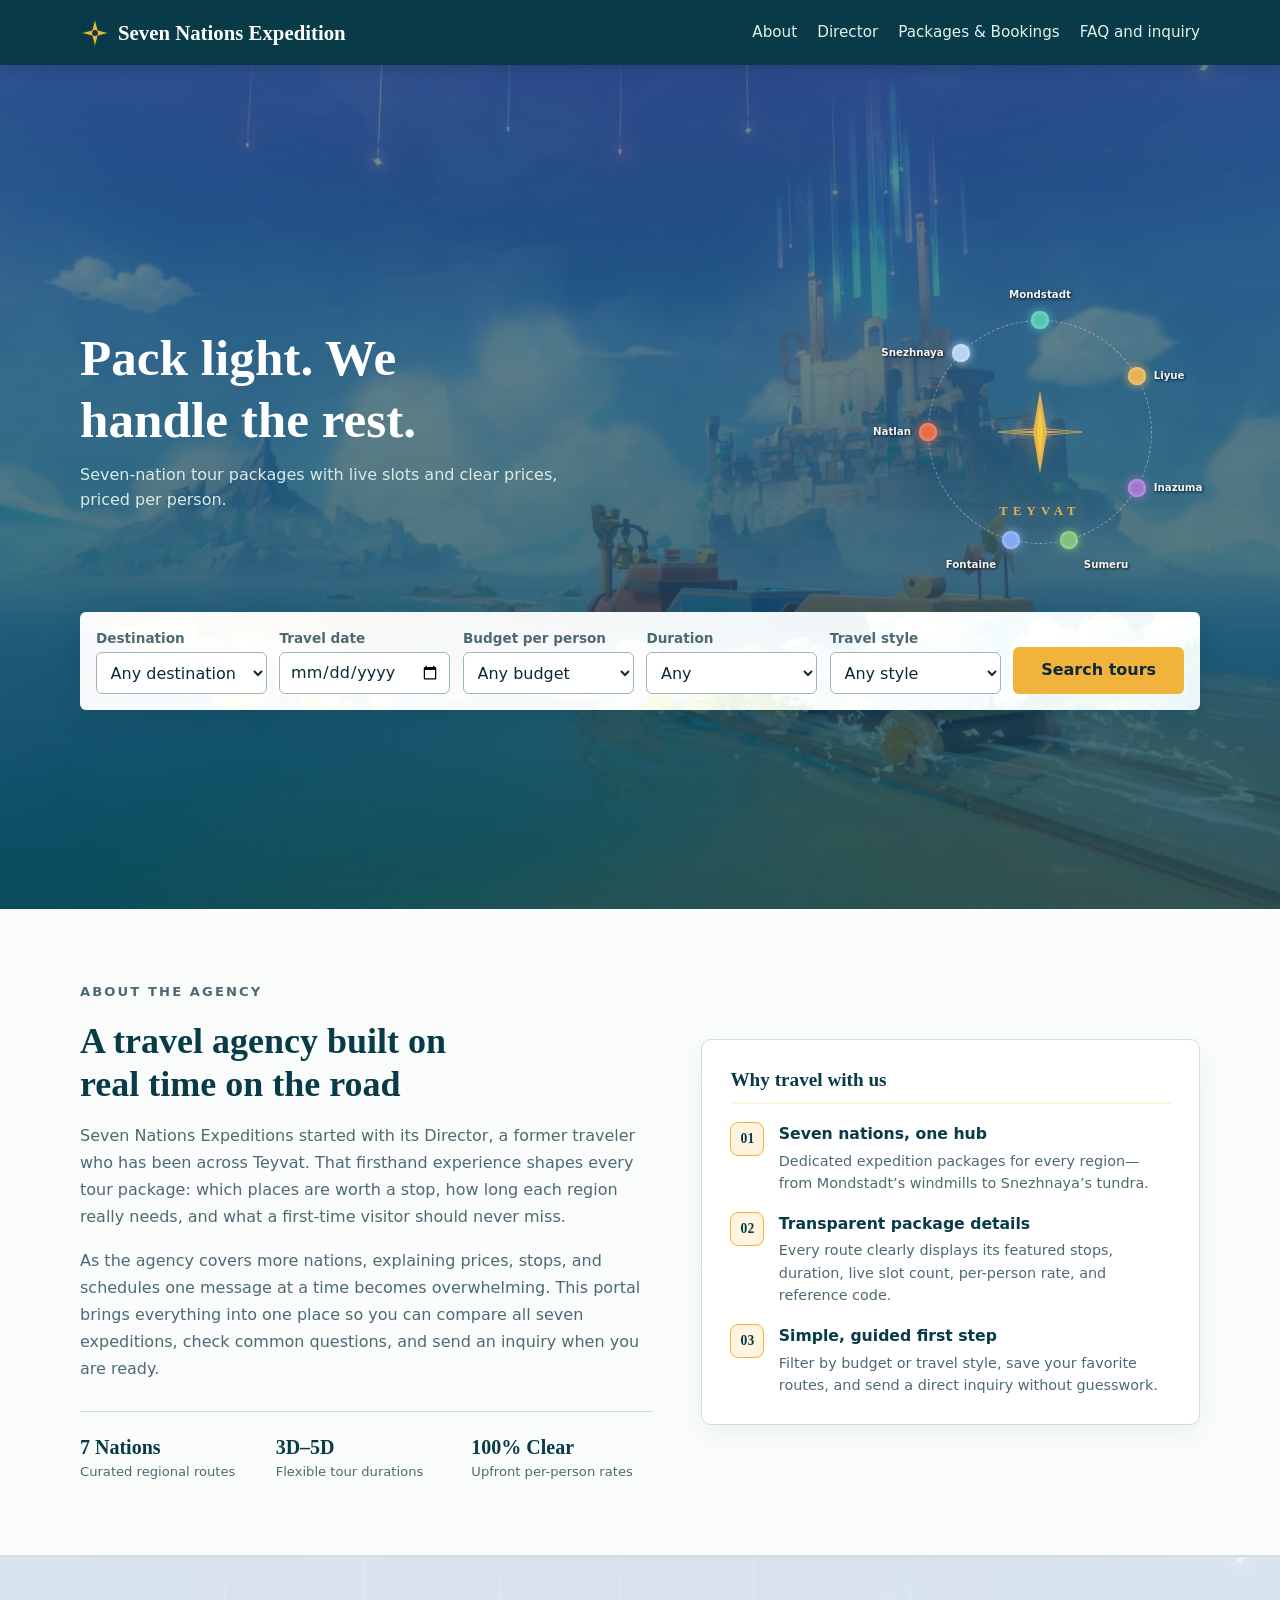
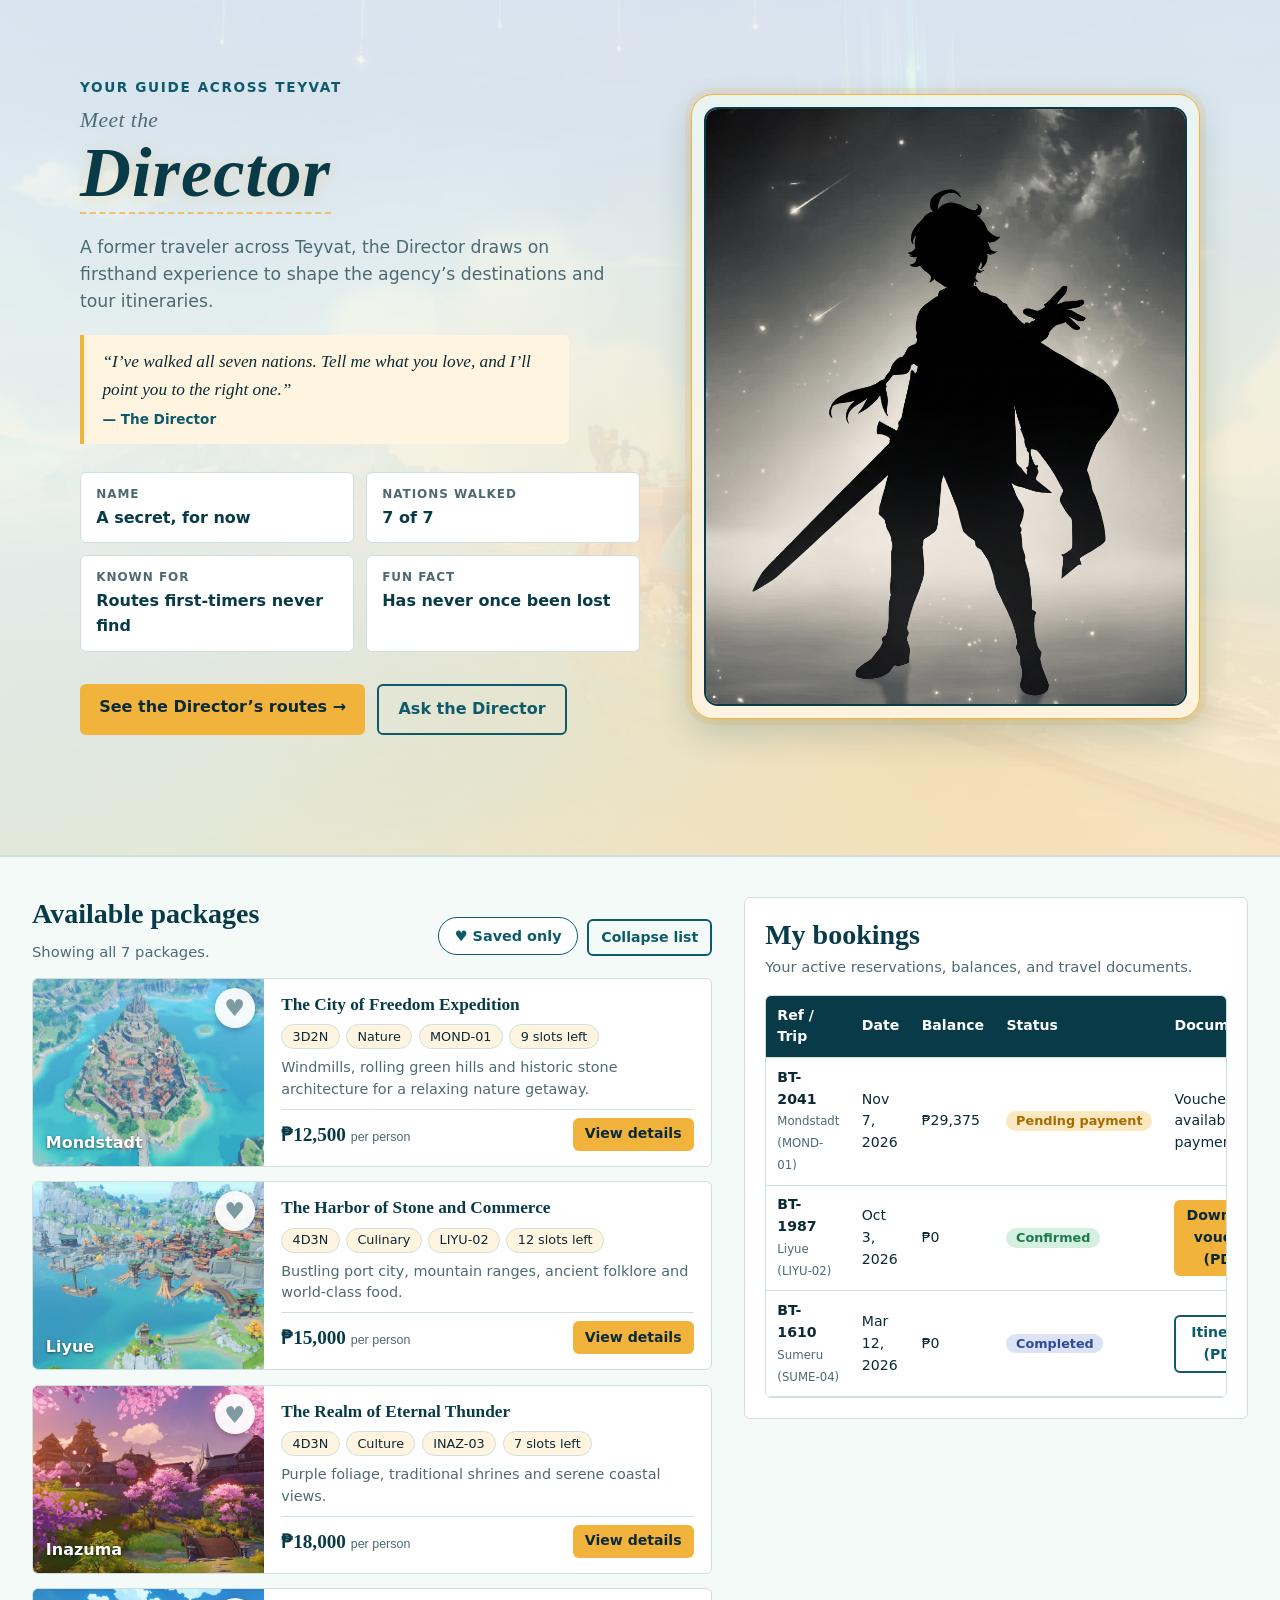
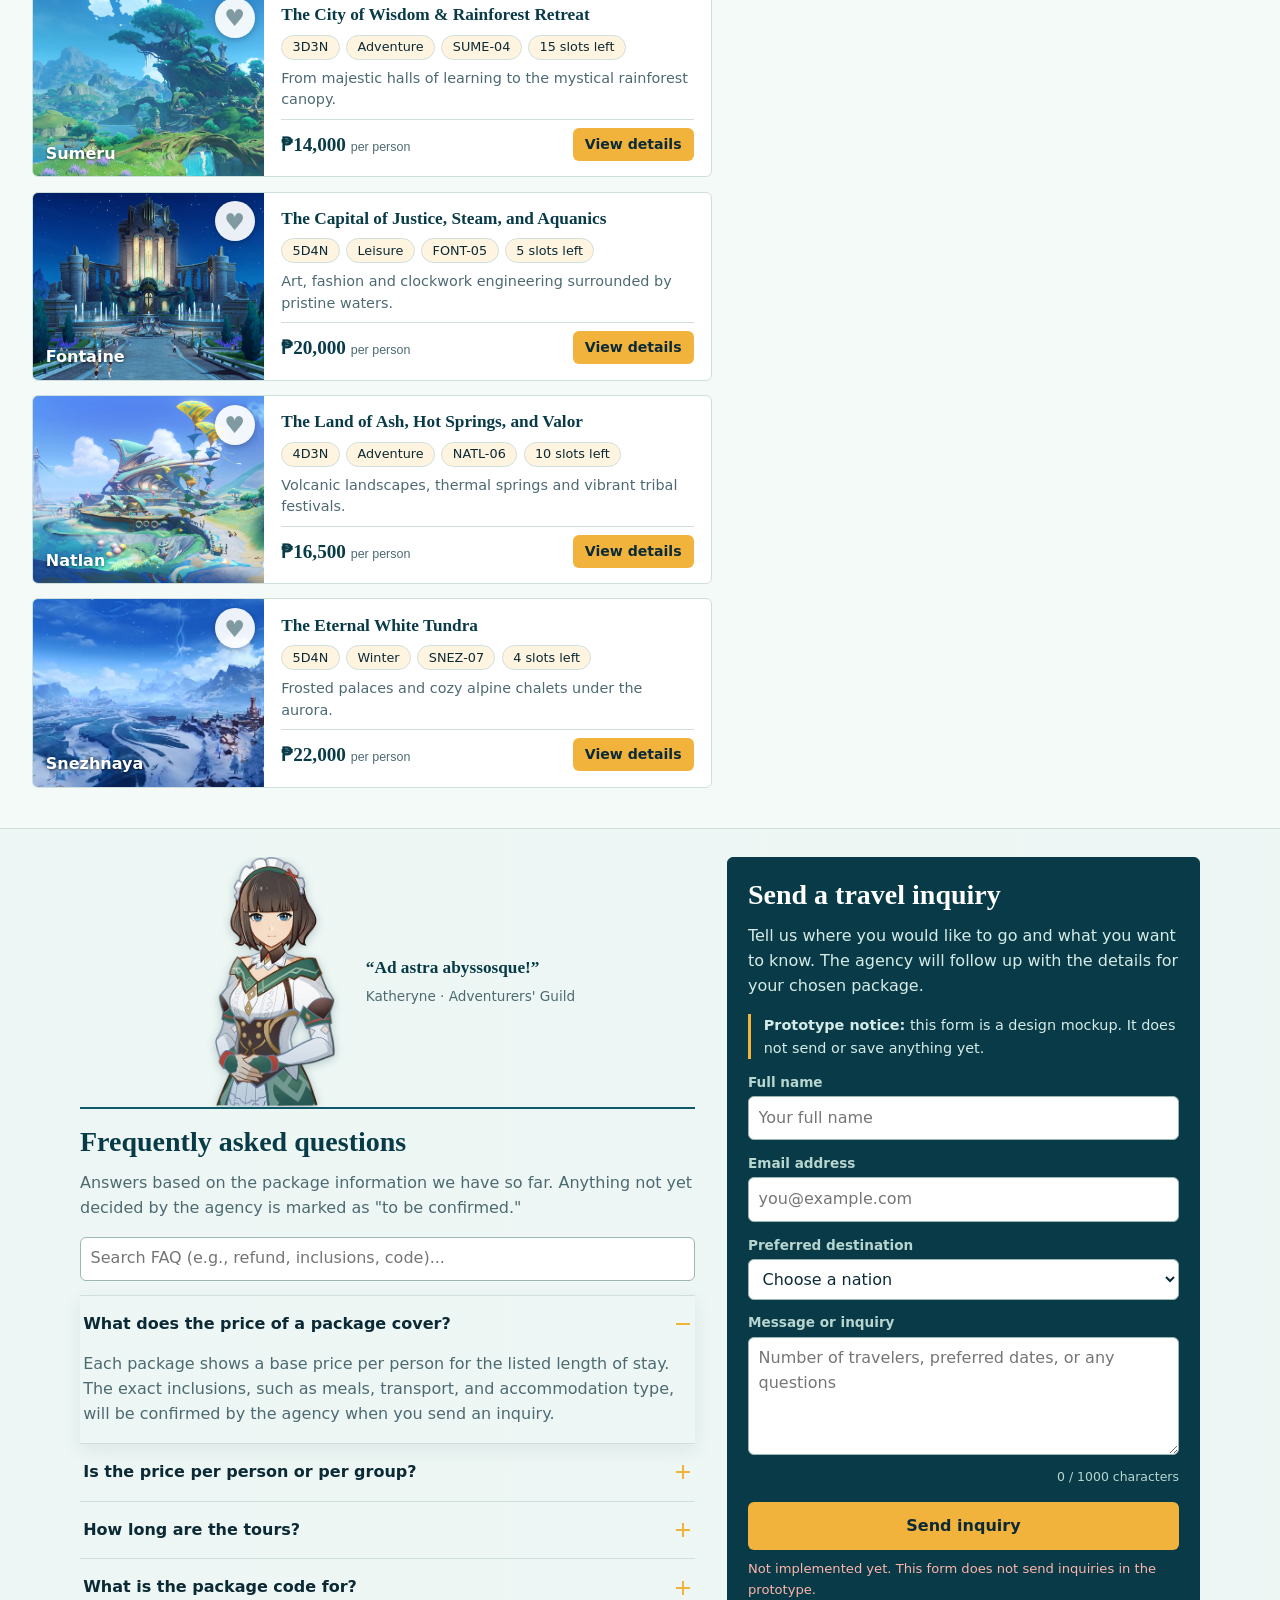
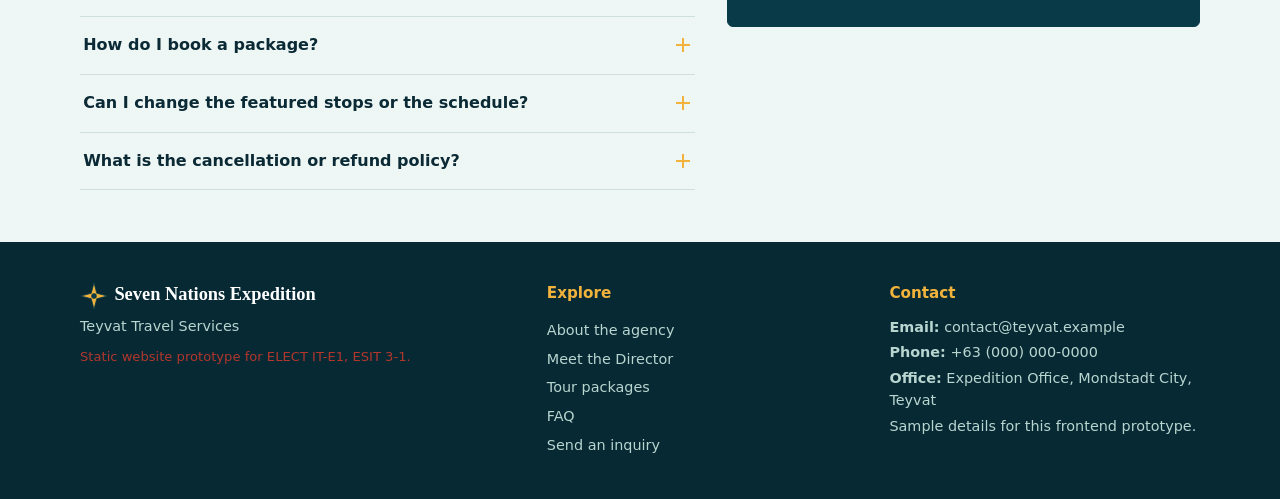
==== commit 41f3f96a: "ui: add compass star logo, enlarge header, fix hamburger menu" ====
--- a/html/index.html
+++ b/html/index.html
@@ -6,7 +6,6 @@
   <meta name="theme-color" content="#083b47">
   <title>Seven Nations Expedition – Book your next trip</title>
   <link rel="stylesheet" href="../css/style.css">
-  <link rel="stylesheet" href="../css/director.css">
   <script src="../js/main.js" defer></script>
 </head>
 <body>
@@ -14,7 +13,7 @@
   <!-- ======================================================= 1. HEADER -->
   <header class="top">
     <div class="wrap">
-      <a class="brand" href="#">Seven Nations Expedition</a>
+      <a class="brand" href="#"><img class="brand-logo" src="../image/logo-star.svg" alt="Seven Nations Expedition logo" width="30" height="30">Seven Nations Expedition</a>
       <input type="checkbox" id="menu" class="toggle" aria-label="Toggle menu">
       <label for="menu" class="menu-btn" aria-label="Toggle menu">
         <span class="sr-only">Toggle menu</span>
@@ -567,7 +566,7 @@
   <footer class="sitefoot">
     <div class="wrap footgrid">
       <div>
-        <h3>Seven Nations Expedition</h3>
+        <h3><img class="foot-logo" src="../image/logo-star.svg" alt="" width="28" height="28">Seven Nations Expedition</h3>
         <p>Teyvat Travel Services</p>
         <p class="notice sm">Static website prototype for ELECT IT-E1, ESIT 3-1.</p>
       </div>
--- a/css/style.css
+++ b/css/style.css
@@ -331,13 +331,21 @@
   justify-content: space-between;
   gap: 1rem;
   flex-wrap: wrap;
-  padding-block: .85rem;
+  padding-block: 1.1rem;
 }
 .top nav { display: flex; gap: 1.25rem; flex-wrap: wrap; }
 .top nav a { color: #dff1ee; text-decoration: none; font-size: .95rem; }
 .top nav a:hover { color: var(--sun); }
 
-.brand { font: 700 1.3rem Georgia, serif; color: #fff; text-decoration: none; }
+.brand {
+  display: flex;
+  align-items: center;
+  gap: .5rem;
+  font: 700 1.3rem Georgia, serif;
+  color: #fff;
+  text-decoration: none;
+}
+.brand-logo { width: 30px; height: 30px; flex: none; }
 
 .hero {
   position: relative;
@@ -1422,6 +1430,7 @@
 /* 13. Footer
    ========================================================================== */
 .sitefoot { margin-top: 1.5rem; padding: 2.5rem 0; background: #062933; color: #b8d5d0; font-size: .9rem; }
+.foot-logo { width: 28px; height: 28px; display: inline-block; vertical-align: middle; margin-right: .4rem; }
 .footgrid { display: grid; grid-template-columns: 1.4fr 1fr 1fr; gap: 2rem; }
 .footgrid h3 { color: #fff; margin-bottom: .3rem; }
 .footgrid h4 { color: var(--sun); font-size: .95rem; margin: 0 0 .6rem; }
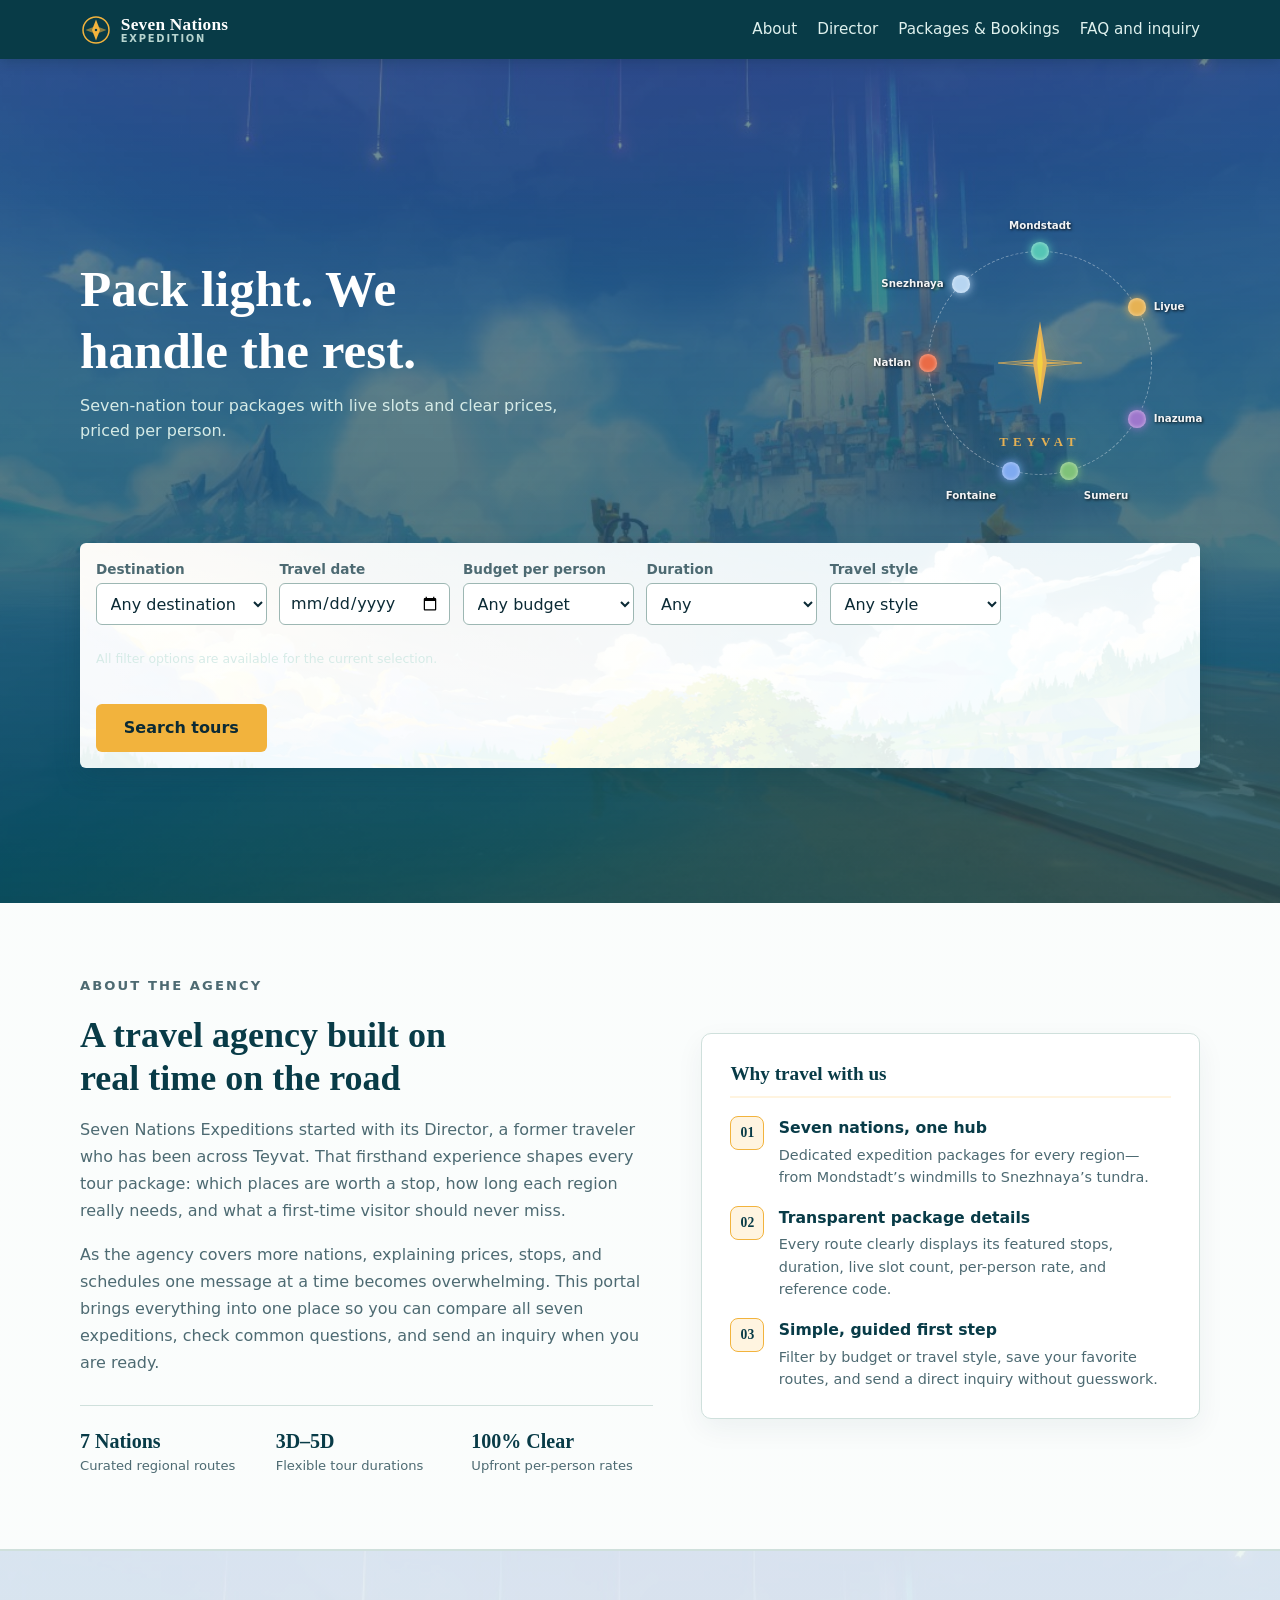
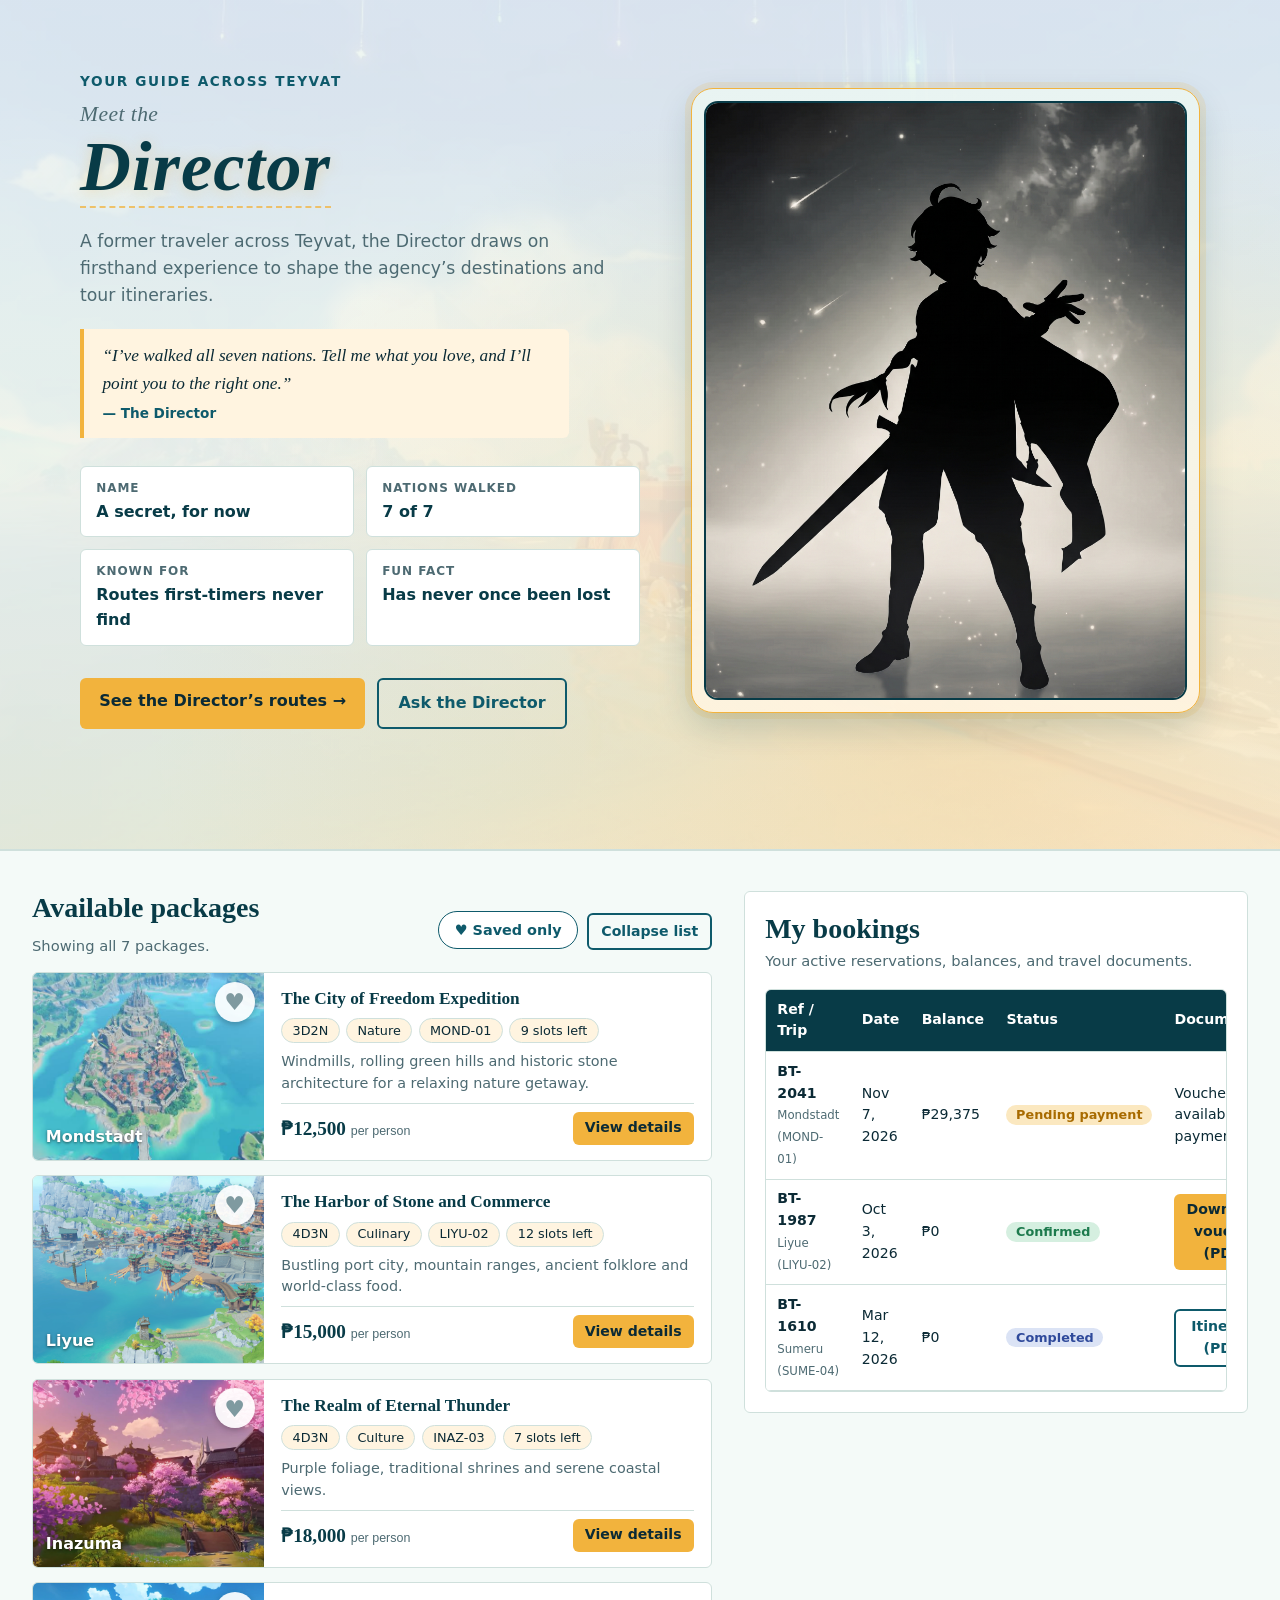
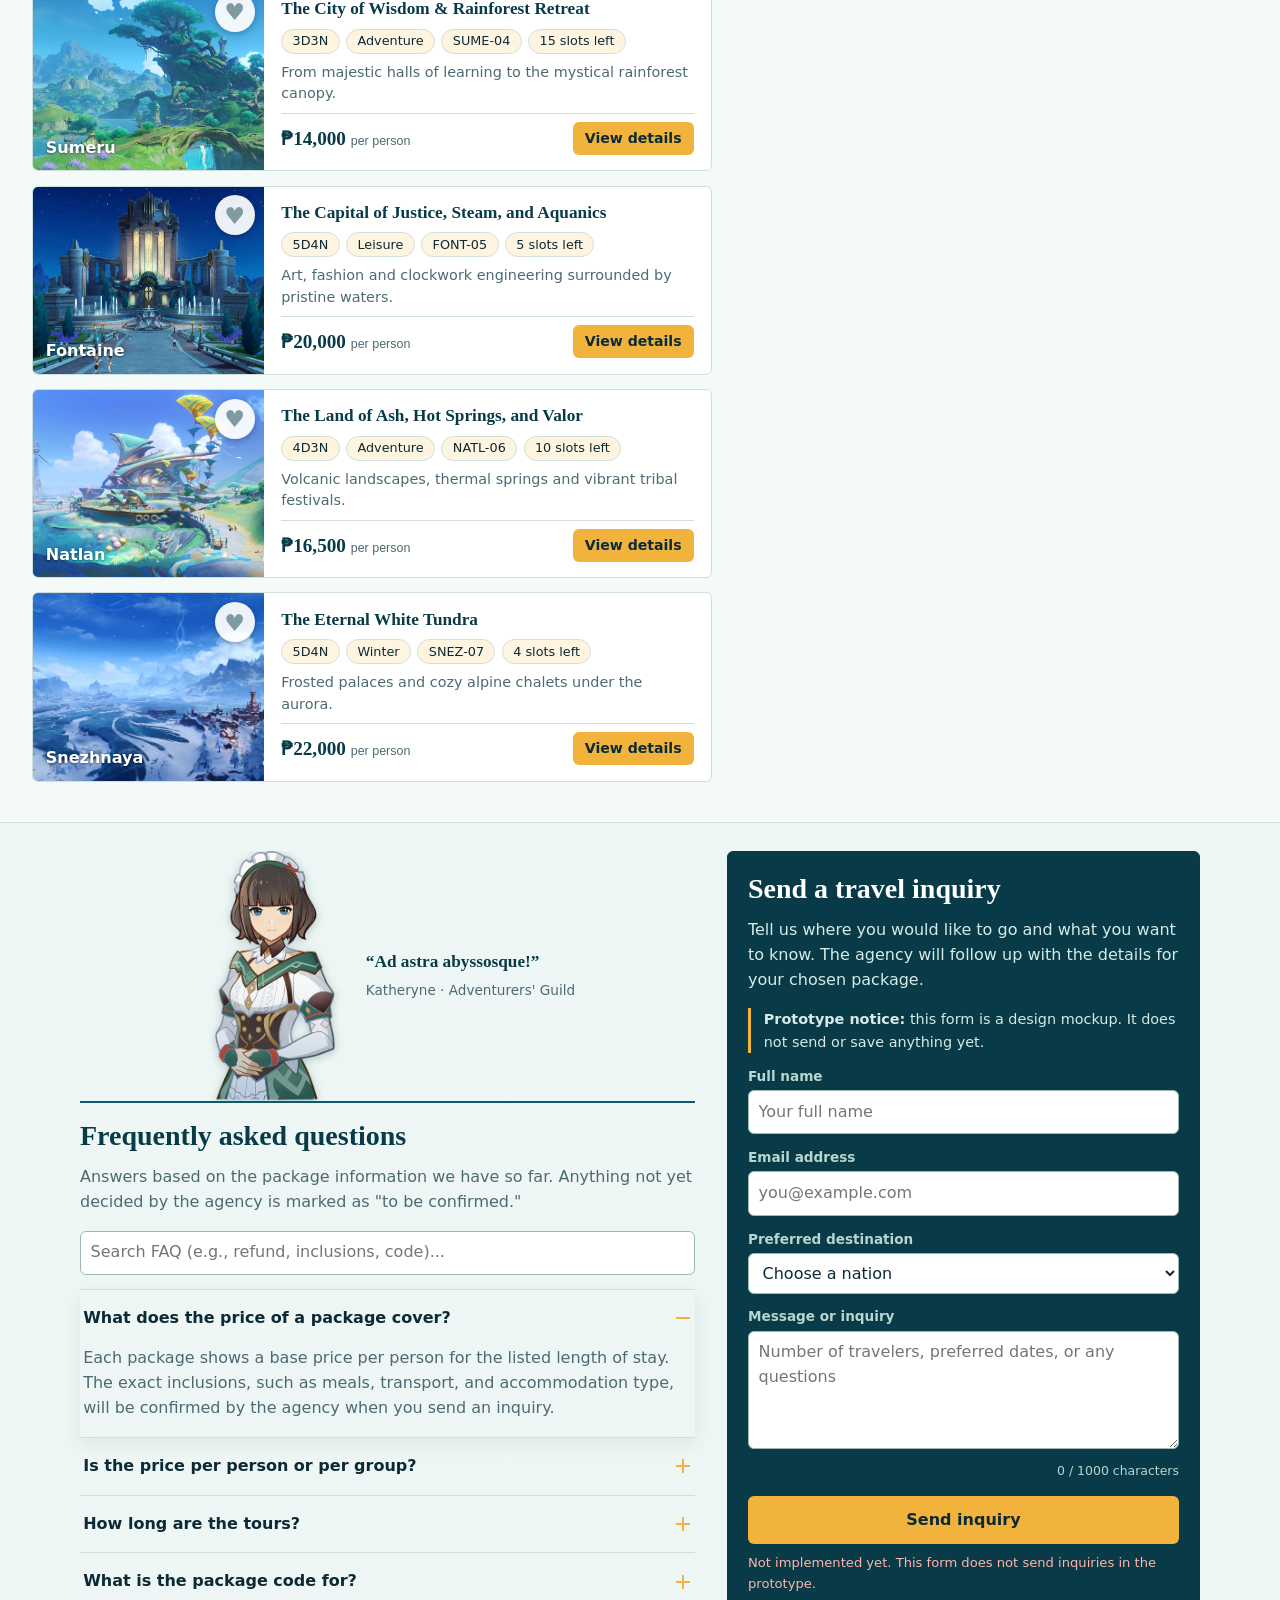
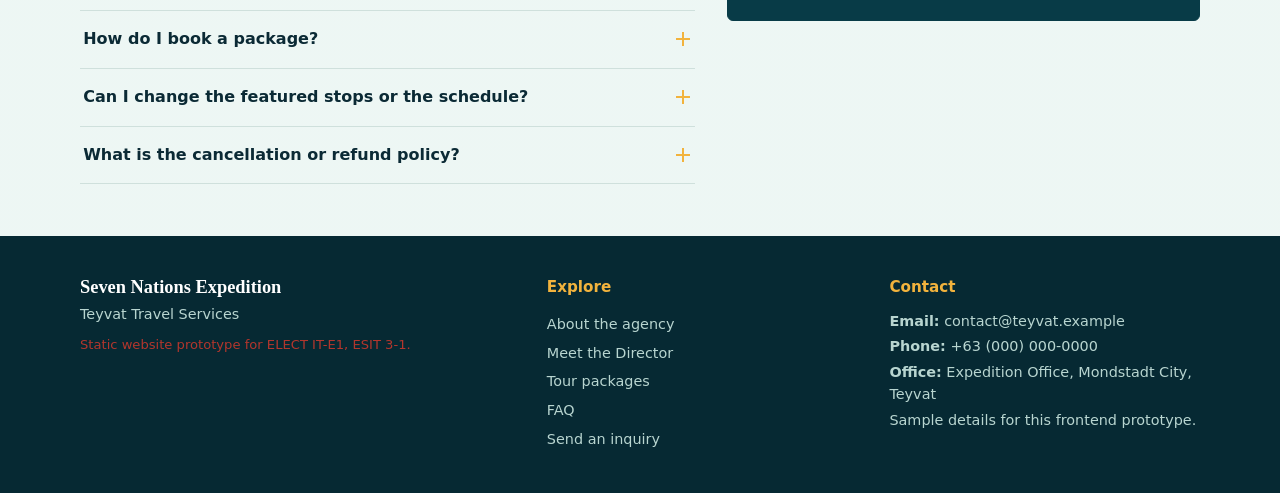
==== commit 4df991d3: "feat: add compatible package filter options" ====
--- a/html/index.html
+++ b/html/index.html
@@ -13,7 +13,15 @@
   <!-- ======================================================= 1. HEADER -->
   <header class="top">
     <div class="wrap">
-      <a class="brand" href="#"><img class="brand-logo" src="../image/logo-star.svg" alt="Seven Nations Expedition logo" width="30" height="30">Seven Nations Expedition</a>
+      <a class="brand" href="#" aria-label="Seven Nations Expedition home">
+        <svg class="brand-mark" viewBox="0 0 32 32" aria-hidden="true" focusable="false">
+          <circle cx="16" cy="16" r="13" fill="none" stroke="currentColor" stroke-width="1.5"/>
+          <path d="M16 5.5 20 16l-4 10.5L12 16 16 5.5Z" fill="currentColor"/>
+          <path d="M5.5 16 16 12l10.5 4L16 20 5.5 16Z" fill="currentColor" opacity=".55"/>
+          <circle cx="16" cy="16" r="2" fill="#083b47" stroke="currentColor" stroke-width="1.5"/>
+        </svg>
+        <span class="brand-copy"><span>Seven Nations</span><small>Expedition</small></span>
+      </a>
       <input type="checkbox" id="menu" class="toggle" aria-label="Toggle menu">
       <label for="menu" class="menu-btn" aria-label="Toggle menu">
         <span class="sr-only">Toggle menu</span>
@@ -132,6 +140,7 @@
               <option value="Winter">Winter</option>
             </select>
           </div>
+          <p class="filter-availability" id="filterAvailability" aria-live="polite">Choose a preference to see compatible tour options.</p>
           <button type="submit" class="btn">Search tours</button>
         </form>
       </div>
@@ -566,7 +575,7 @@
   <footer class="sitefoot">
     <div class="wrap footgrid">
       <div>
-        <h3><img class="foot-logo" src="../image/logo-star.svg" alt="" width="28" height="28">Seven Nations Expedition</h3>
+        <h3>Seven Nations Expedition</h3>
         <p>Teyvat Travel Services</p>
         <p class="notice sm">Static website prototype for ELECT IT-E1, ESIT 3-1.</p>
       </div>
@@ -598,4 +607,4 @@
   <a class="totop" href="#" aria-label="Back to top">↑</a>
 
 </body>
-</html>+</html>
--- a/css/style.css
+++ b/css/style.css
@@ -331,21 +331,44 @@
   justify-content: space-between;
   gap: 1rem;
   flex-wrap: wrap;
-  padding-block: 1.1rem;
+  padding-block: .85rem;
 }
 .top nav { display: flex; gap: 1.25rem; flex-wrap: wrap; }
 .top nav a { color: #dff1ee; text-decoration: none; font-size: .95rem; }
 .top nav a:hover { color: var(--sun); }
 
 .brand {
-  display: flex;
-  align-items: center;
-  gap: .5rem;
-  font: 700 1.3rem Georgia, serif;
+  display: inline-flex;
+  align-items: center;
+  gap: .55rem;
   color: #fff;
   text-decoration: none;
 }
-.brand-logo { width: 30px; height: 30px; flex: none; }
+.brand-mark {
+  width: 2rem;
+  height: 2rem;
+  flex: none;
+  color: var(--sun);
+}
+.brand-copy {
+  display: grid;
+  gap: .05rem;
+  font-family: Georgia, "Times New Roman", serif;
+  font-weight: 700;
+  font-size: 1.08rem;
+  line-height: 1;
+  letter-spacing: .015em;
+}
+.brand-copy small {
+  color: #b8d5d0;
+  font-family: "Segoe UI", system-ui, sans-serif;
+  font-size: .62rem;
+  font-weight: 700;
+  letter-spacing: .18em;
+  text-transform: uppercase;
+}
+.brand:hover .brand-mark,
+.brand:focus-visible .brand-mark { color: #ffeaa7; }
 
 .hero {
   position: relative;
@@ -526,6 +549,14 @@
     url("../image/db_bg.jpg") center / cover no-repeat;
 }
 .filter input, .filter select { height: 42px; }
+.filter select option:disabled { color: #85928f; background: #edf1f0; }
+.filter-availability {
+  grid-column: 1 / -1;
+  margin: -.15rem 0 0;
+  color: var(--mute);
+  font-size: .78rem;
+  line-height: 1.35;
+}
 
 
 /* 7. About Section
@@ -1430,7 +1461,6 @@
 /* 13. Footer
    ========================================================================== */
 .sitefoot { margin-top: 1.5rem; padding: 2.5rem 0; background: #062933; color: #b8d5d0; font-size: .9rem; }
-.foot-logo { width: 28px; height: 28px; display: inline-block; vertical-align: middle; margin-right: .4rem; }
 .footgrid { display: grid; grid-template-columns: 1.4fr 1fr 1fr; gap: 2rem; }
 .footgrid h3 { color: #fff; margin-bottom: .3rem; }
 .footgrid h4 { color: var(--sun); font-size: .95rem; margin: 0 0 .6rem; }
@@ -1775,4 +1805,4 @@
 @media (prefers-reduced-motion: reduce) {
   html { scroll-behavior: auto; }
   *, *::before, *::after { transition: none !important; }
-}+}
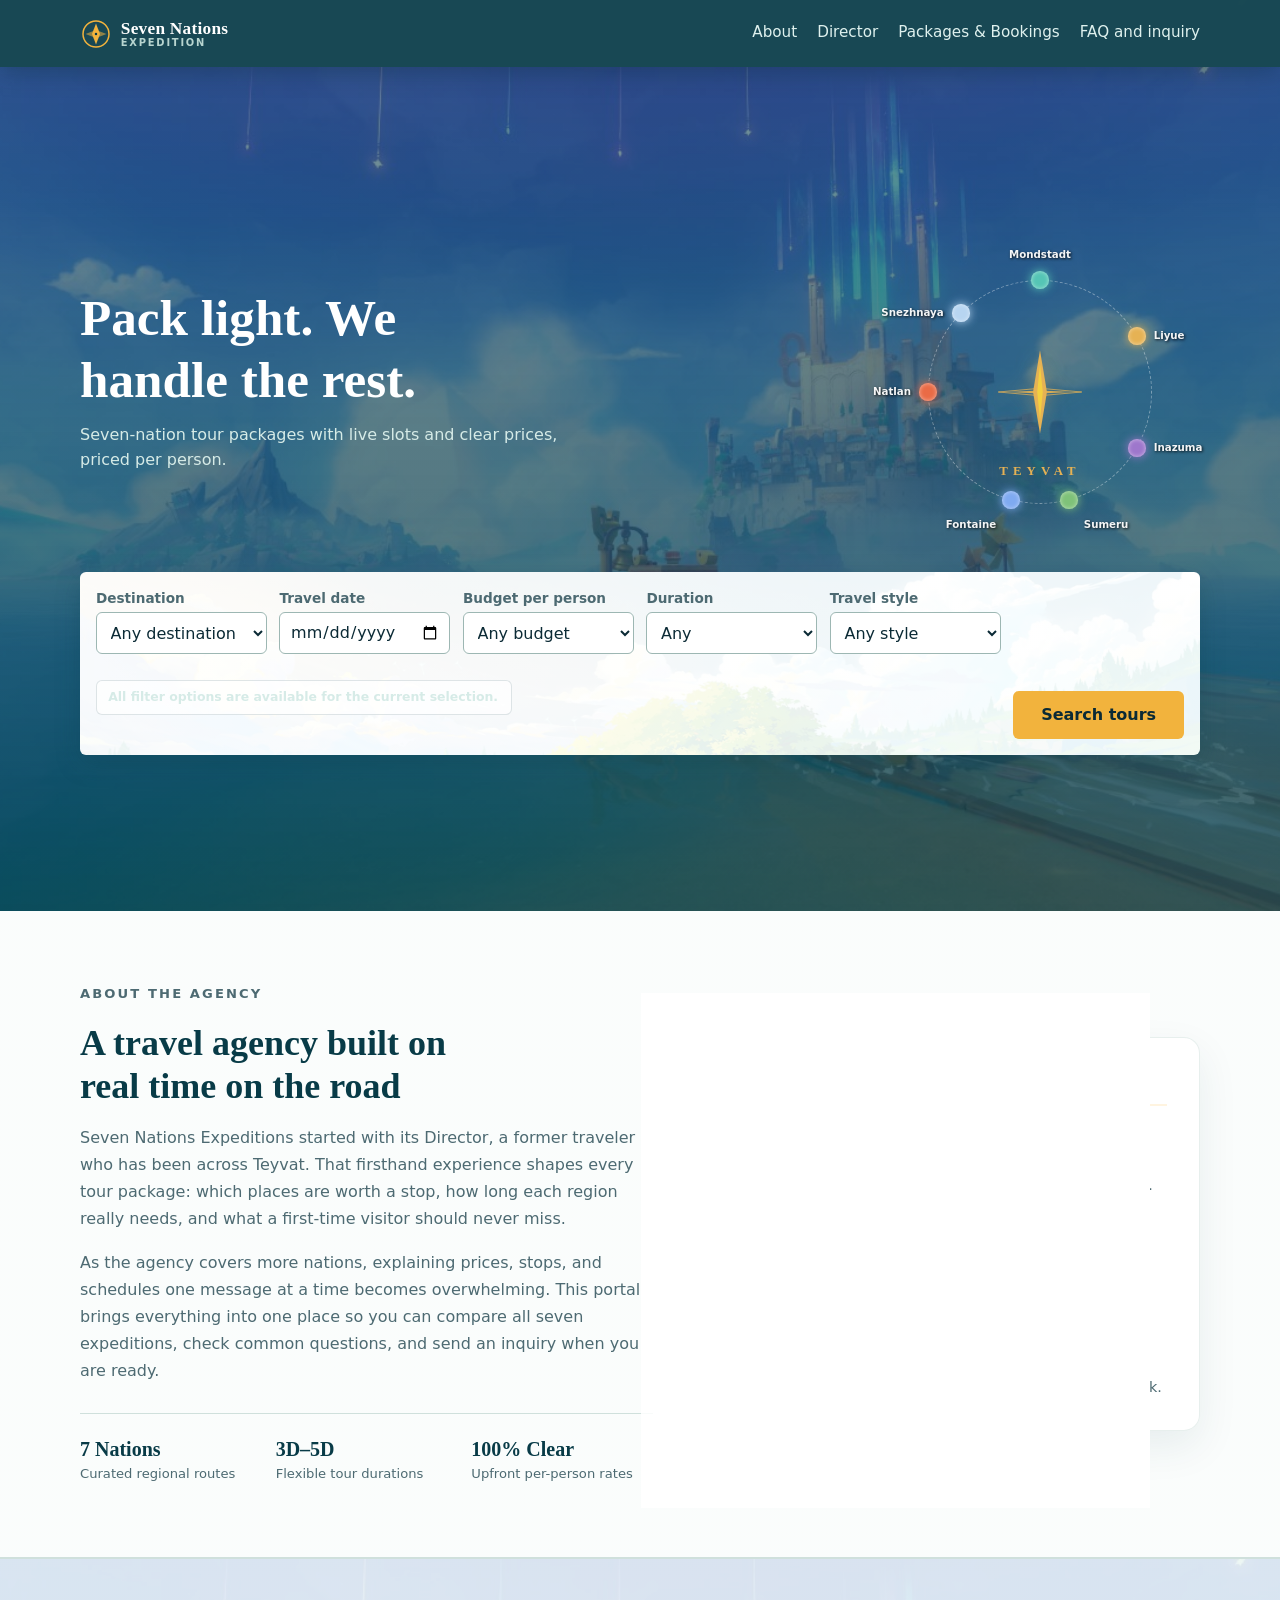
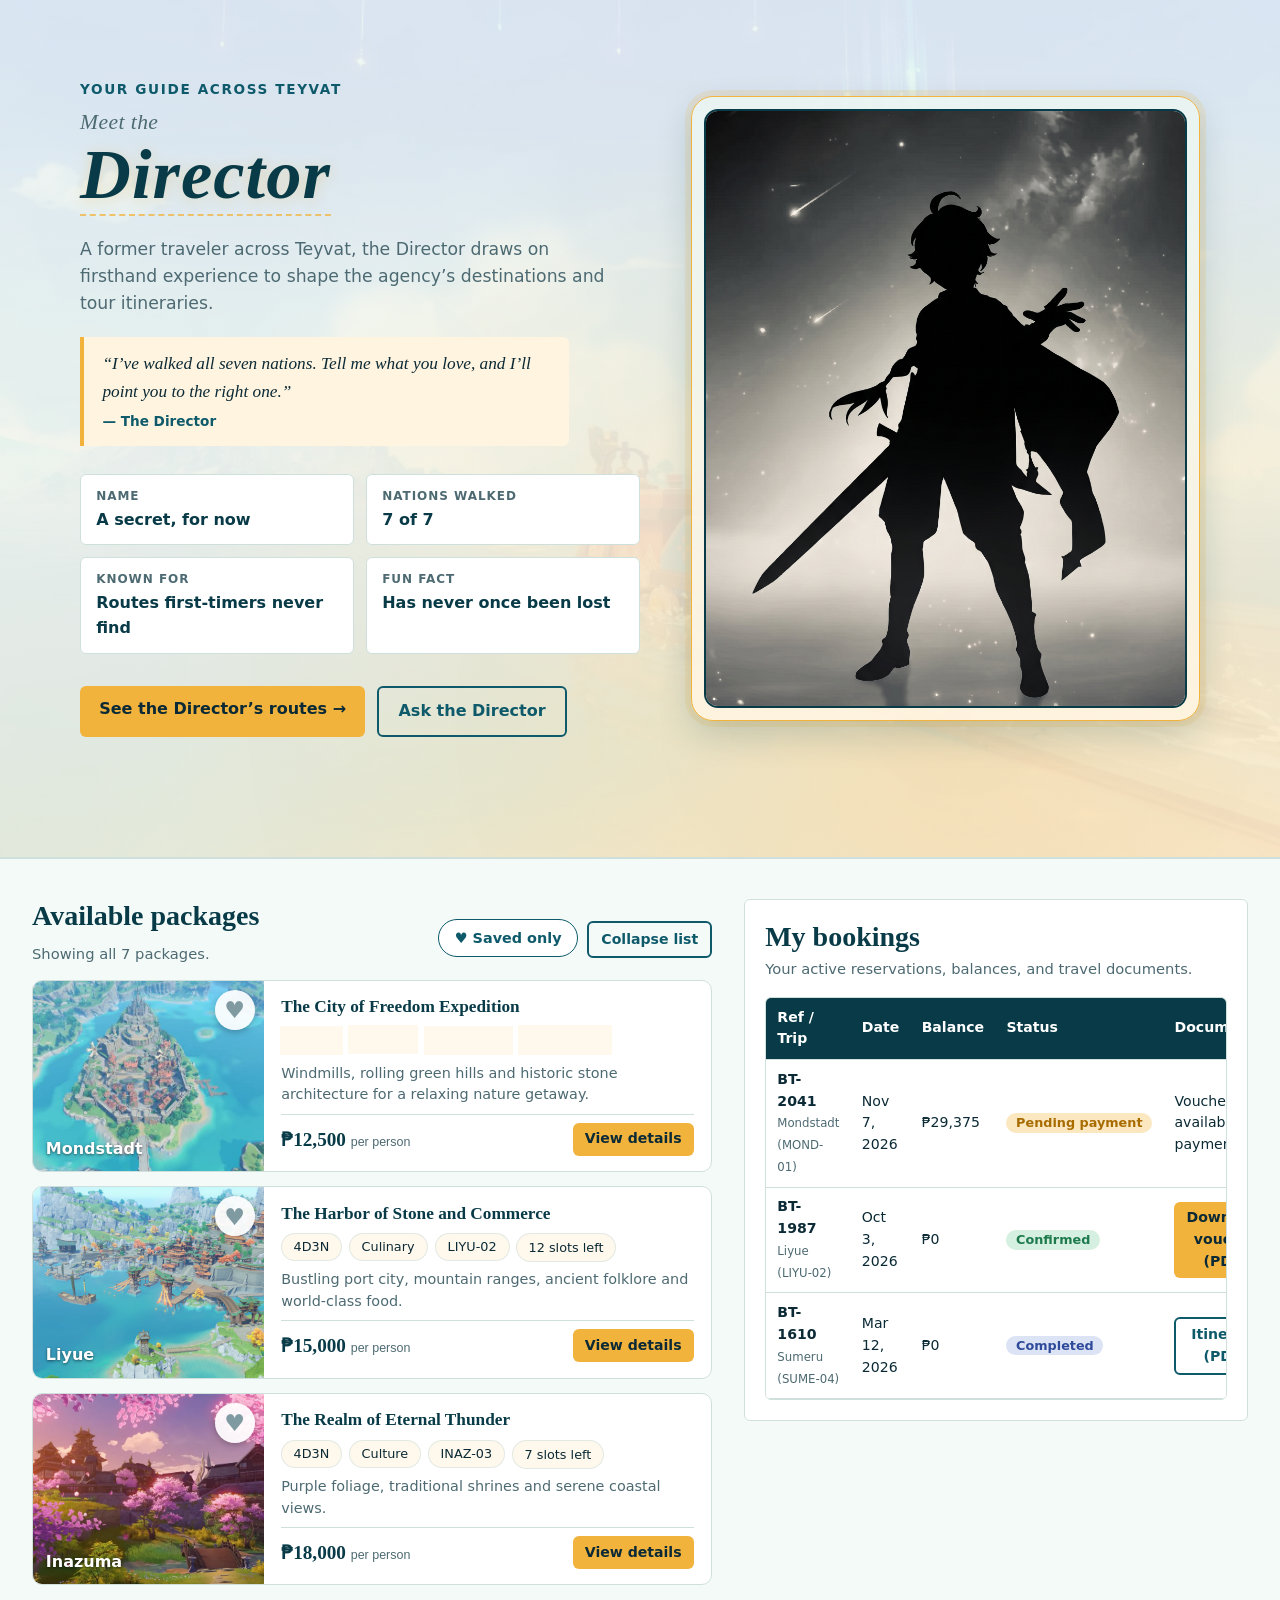
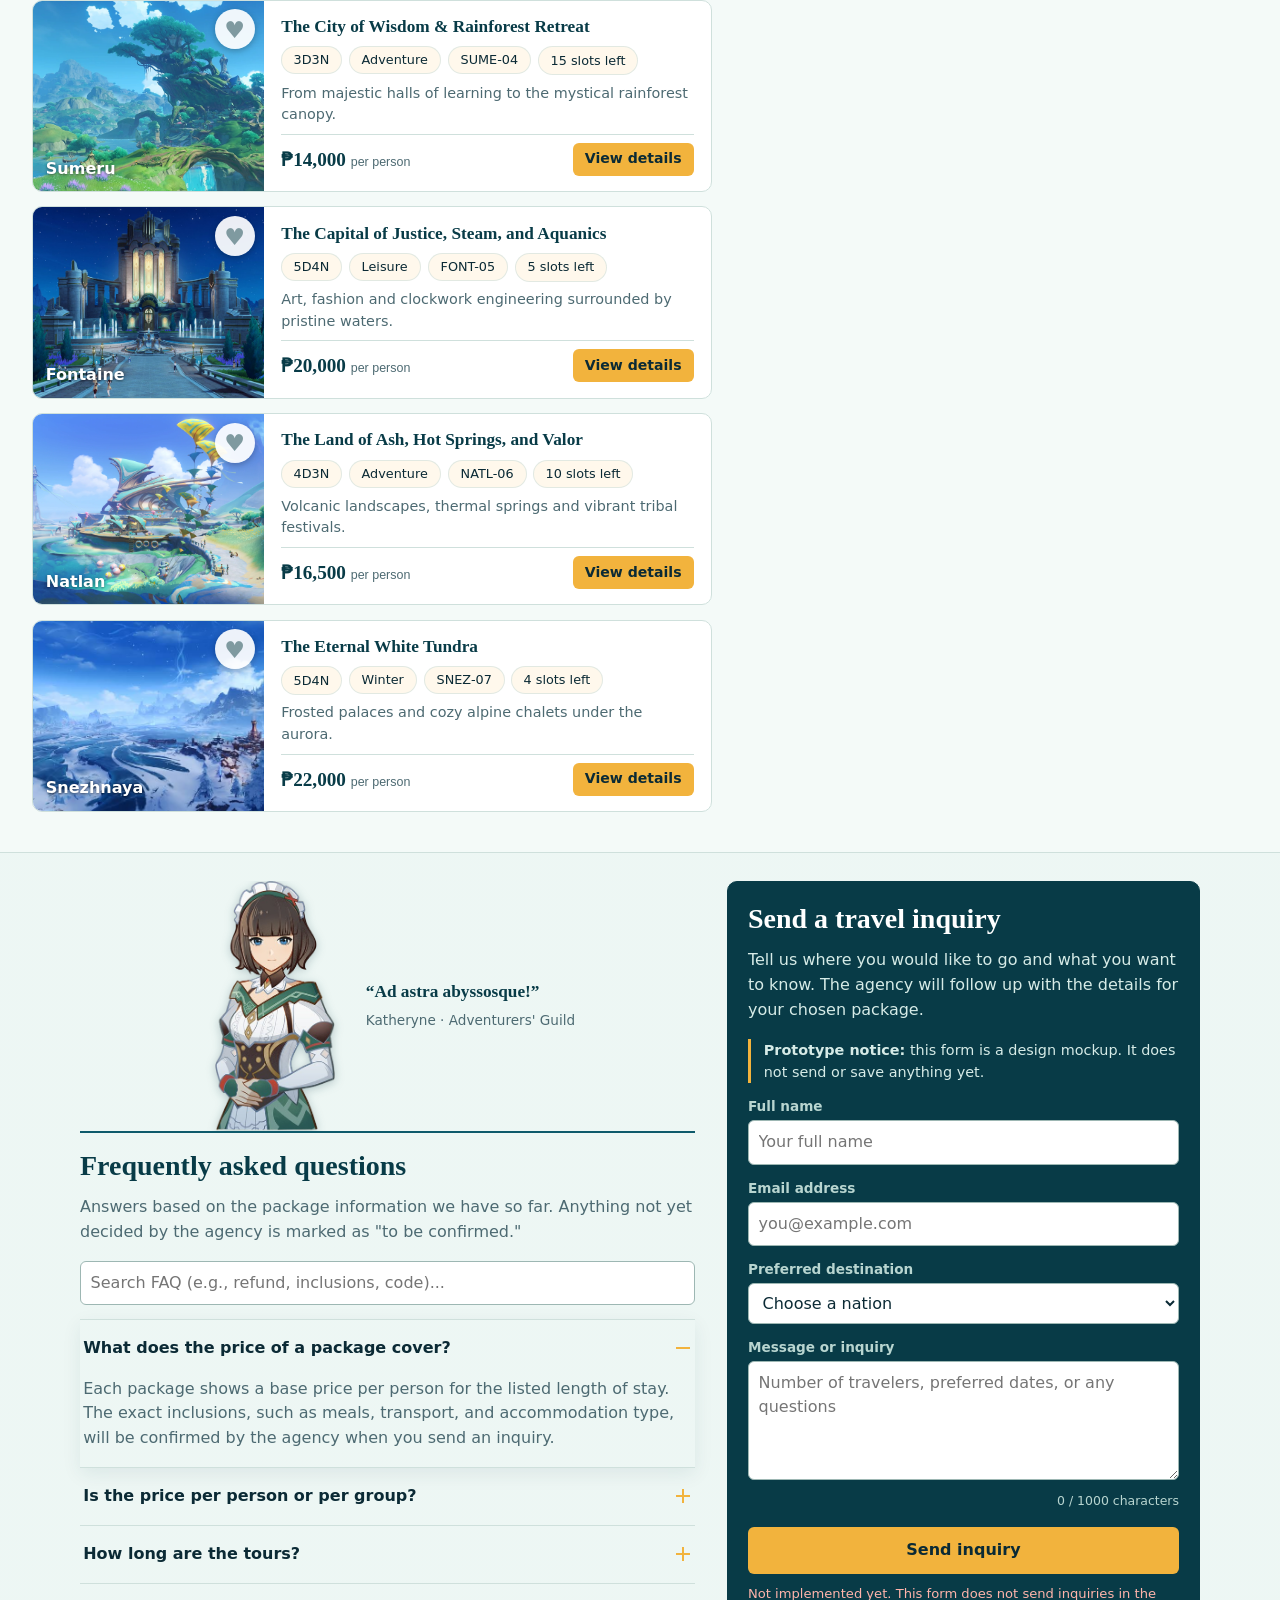
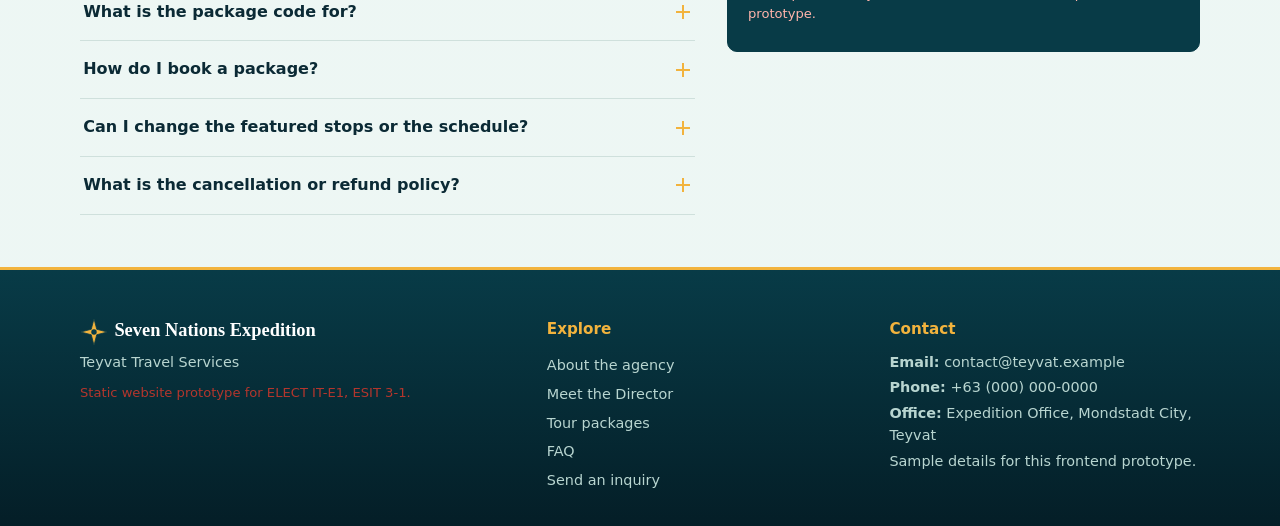
==== commit aef01a56: "chore: sync feature with dev # Conflicts: #	css/style.css #	html/fontaine.html #	html/inazuma.html #" ====
--- a/html/index.html
+++ b/html/index.html
@@ -575,7 +575,7 @@
   <footer class="sitefoot">
     <div class="wrap footgrid">
       <div>
-        <h3>Seven Nations Expedition</h3>
+        <h3><img class="foot-logo" src="../image/logo-star.svg" alt="" width="28" height="28">Seven Nations Expedition</h3>
         <p>Teyvat Travel Services</p>
         <p class="notice sm">Static website prototype for ELECT IT-E1, ESIT 3-1.</p>
       </div>
--- a/css/style.css
+++ b/css/style.css
@@ -140,6 +140,11 @@
 section { padding: 1.75rem 0; }
 
 .two   { display: grid; grid-template-columns: minmax(0, 1.35fr) minmax(0, 1fr); gap: 2rem; align-items: start; }
+.two > aside, .two > .book-sidebar-stack {
+  position: sticky;
+  top: calc(var(--header-h) + 1rem);
+  align-self: start;
+}
 .split { display: grid; grid-template-columns: minmax(0, 1.7fr) minmax(0, 1fr); gap: 2rem; align-items: start; }
 .two > *, .split > * { min-width: 0; }
 
@@ -182,9 +187,9 @@
 }
 .btn:hover,
 .btn:focus:not(:focus-visible) {
-  background: var(--sun);
-  transform: none;
-  box-shadow: none;
+  background: #e5a52e;
+  transform: translateY(-2px);
+  box-shadow: 0 6px 20px rgba(242, 179, 61, .35);
   outline: none;
 }
 .btn:focus-visible { outline: 3px solid var(--sun); outline-offset: 2px; }
@@ -196,10 +201,10 @@
 }
 .btn.alt:hover,
 .btn.alt:focus:not(:focus-visible) {
-  background: transparent;
-  color: var(--lagoon);
-  transform: none;
-  box-shadow: none;
+  background: var(--lagoon);
+  color: #fff;
+  transform: translateY(-2px);
+  box-shadow: 0 6px 20px rgba(14, 90, 107, .25);
   outline: none;
 }
 
@@ -240,6 +245,9 @@
 textarea:focus, textarea:focus-visible,
 select:focus, select:focus-visible {
   outline: none;
+  border-color: var(--lagoon);
+  box-shadow: 0 0 0 3px rgba(14, 90, 107, .15);
+  transition: border-color .2s, box-shadow .2s;
 }
 
 .check { display: flex; gap: .6rem; align-items: center; padding: .4rem 0; }
@@ -250,8 +258,13 @@
 .card {
   background: #fff;
   border: 1px solid var(--line);
-  border-radius: var(--r);
+  border-radius: 10px;
   padding: 1.25rem;
+  transition: transform .2s ease, box-shadow .2s ease;
+}
+.card:hover {
+  transform: translateY(-2px);
+  box-shadow: 0 8px 24px rgba(8, 59, 71, .08);
 }
 
 table { width: 100%; border-collapse: collapse; background: #fff; font-size: .93rem; }
@@ -266,7 +279,7 @@
 .st.done { background: #dbe3f5; color: #2f4a9b; }
 
 .tags { display: flex; gap: .4rem; flex-wrap: wrap; }
-.tag  { font-size: .8rem; background: var(--foam); border: 1px solid var(--line); border-radius: 99px; padding: .1rem .65rem; white-space: nowrap; }
+.tag  { font-size: .8rem; background: rgba(255, 244, 224, .6); border: 1px solid rgba(207, 224, 220, .6); border-radius: 99px; padding: .2rem .75rem; white-space: nowrap; backdrop-filter: blur(4px); }
 
 /* Filter Chips */
 .chips {
@@ -303,8 +316,10 @@
 .chips a.chip { text-decoration: none; }
 
 /* Accordions, Lists & Notices */
-details { border: 1px solid var(--line); border-radius: var(--r); margin-bottom: .5rem; background: #fff; }
-summary { padding: .7rem 1rem; font-weight: 600; cursor: pointer; min-height: var(--tap); }
+details { border: 1px solid var(--line); border-radius: 8px; margin-bottom: .5rem; background: #fff; transition: box-shadow .2s ease; }
+details[open] { box-shadow: 0 4px 14px rgba(8, 59, 71, .06); }
+summary { padding: .7rem 1rem; font-weight: 600; cursor: pointer; min-height: var(--tap); transition: color .15s ease; }
+summary:hover { color: var(--lagoon); }
 details p { padding: 0 1rem .8rem; color: var(--mute); }
 
 ul.list { padding-left: 1.1rem; }
@@ -321,9 +336,11 @@
   position: sticky;
   top: 0;
   z-index: 40;
-  background: var(--deep);
+  background: rgba(8, 59, 71, .92);
+  backdrop-filter: blur(14px);
+  -webkit-backdrop-filter: blur(14px);
   color: #fff;
-  box-shadow: 0 2px 12px rgba(6, 41, 51, .28);
+  box-shadow: 0 4px 24px rgba(6, 41, 51, .35);
 }
 .top .wrap {
   display: flex;
@@ -331,11 +348,29 @@
   justify-content: space-between;
   gap: 1rem;
   flex-wrap: wrap;
-  padding-block: .85rem;
+  padding-block: 1.1rem;
 }
 .top nav { display: flex; gap: 1.25rem; flex-wrap: wrap; }
-.top nav a { color: #dff1ee; text-decoration: none; font-size: .95rem; }
+.top nav a {
+  color: #dff1ee;
+  text-decoration: none;
+  font-size: .95rem;
+  position: relative;
+  padding-bottom: 2px;
+  transition: color .2s ease;
+}
+.top nav a::after {
+  content: '';
+  position: absolute;
+  bottom: 0;
+  left: 0;
+  width: 0;
+  height: 2px;
+  background: var(--sun);
+  transition: width .25s ease;
+}
 .top nav a:hover { color: var(--sun); }
+.top nav a:hover::after { width: 100%; }
 
 .brand {
   display: inline-flex;
@@ -551,12 +586,19 @@
 .filter input, .filter select { height: 42px; }
 .filter select option:disabled { color: #85928f; background: #edf1f0; }
 .filter-availability {
-  grid-column: 1 / -1;
-  margin: -.15rem 0 0;
-  color: var(--mute);
+  grid-column: 1 / -2;
+  align-self: center;
+  margin: 0;
+  padding: .5rem .7rem;
+  border: 1px solid rgba(8, 59, 71, .13);
+  border-radius: var(--r);
+  background: rgba(255, 255, 255, .7);
+  color: var(--deep);
   font-size: .78rem;
+  font-weight: 600;
   line-height: 1.35;
 }
+.filter > .btn { grid-column: -2 / -1; }
 
 
 /* 7. About Section
@@ -615,11 +657,13 @@
 }
 
 .about-highlights {
-  background: #fff;
-  border: 1px solid var(--line);
-  border-radius: 10px;
-  padding: 1.75rem;
-  box-shadow: 0 10px 28px rgba(8, 59, 71, .06);
+  background: rgba(255, 255, 255, .85);
+  backdrop-filter: blur(12px);
+  -webkit-backdrop-filter: blur(12px);
+  border: 1px solid rgba(207, 224, 220, .5);
+  border-radius: 16px;
+  padding: 2rem;
+  box-shadow: 0 16px 40px rgba(8, 59, 71, .08);
 }
 .about-highlights h3 {
   font-size: 1.2rem;
@@ -900,11 +944,20 @@
   flex-direction: row;
   background: #fff;
   border: 1px solid var(--line);
-  border-radius: var(--r);
+  border-radius: 10px;
   overflow: hidden;
-  transition: box-shadow .18s ease;
-}
-.pkg:hover { box-shadow: 0 6px 18px rgba(8, 59, 71, .09); }
+  transition: transform .25s ease, box-shadow .25s ease;
+}
+.pkg:hover {
+  transform: translateY(-4px);
+  box-shadow: 0 12px 32px rgba(8, 59, 71, .12);
+}
+.pkg:hover .pic {
+  background-size: 115%;
+}
+.pic {
+  transition: background-size .4s ease;
+}
 .pkg .body { display: flex; flex-direction: column; gap: .5rem; flex: 1; padding: .95rem 1.1rem; }
 .pkg h3 { font-size: 1.08rem; line-height: 1.3; }
 .pkg p {
@@ -958,8 +1011,9 @@
   box-shadow: 0 2px 6px rgba(0, 0, 0, .25);
   transition: transform .15s;
 }
-.save:hover { transform: scale(1.08); }
-.toggle:checked + .save { color: var(--bad); }
+.save:hover { transform: scale(1.15); }
+.toggle:checked + .save { color: var(--bad); animation: heartPop .35s ease; }
+@keyframes heartPop { 0% { transform: scale(1); } 40% { transform: scale(1.3); } 100% { transform: scale(1); } }
 
 .buy {
   display: flex;
@@ -1460,7 +1514,15 @@
 
 /* 13. Footer
    ========================================================================== */
-.sitefoot { margin-top: 1.5rem; padding: 2.5rem 0; background: #062933; color: #b8d5d0; font-size: .9rem; }
+.sitefoot {
+  margin-top: 1.5rem;
+  padding: 3rem 0 2rem;
+  background: linear-gradient(180deg, #083b47 0%, #041e27 100%);
+  color: #b8d5d0;
+  font-size: .9rem;
+  border-top: 3px solid var(--sun);
+}
+.foot-logo { width: 28px; height: 28px; display: inline-block; vertical-align: middle; margin-right: .4rem; }
 .footgrid { display: grid; grid-template-columns: 1.4fr 1fr 1fr; gap: 2rem; }
 .footgrid h3 { color: #fff; margin-bottom: .3rem; }
 .footgrid h4 { color: var(--sun); font-size: .95rem; margin: 0 0 .6rem; }
@@ -1681,6 +1743,11 @@
   font-size: 1.2rem;
   text-decoration: none;
   box-shadow: 0 4px 12px rgba(0, 0, 0, .3);
+  transition: transform .2s ease, box-shadow .2s ease;
+}
+.totop:hover {
+  transform: translateY(-3px);
+  box-shadow: 0 8px 20px rgba(0, 0, 0, .35);
 }
 
 
@@ -1712,9 +1779,10 @@
   .region-hero .hero-compass { margin-top: 1.5rem; }
 
   .filter { grid-template-columns: 1fr 1fr; }
+  .filter-availability { grid-column: 1 / -1; }
   .filter .btn { grid-column: 1 / -1; }
 
-  #about { padding: 3rem 0; }
+  #about { padding: 3rem 0; min-height: auto; }
   .about-grid { grid-template-columns: 1fr; gap: 2rem; }
 
   #director { padding: 3.5rem 0; min-height: auto; }
@@ -1731,6 +1799,7 @@
   .pkg .pic { width: 100%; height: 160px; min-height: 0; }
 
   .two, .split, .helpgrid, .footgrid, .inc, .f2 { grid-template-columns: 1fr; }
+  .two > aside, .two > .book-sidebar-stack { position: static; }
 
   .dock {
     position: fixed;
@@ -1802,7 +1871,44 @@
   .buy { flex-direction: column; align-items: stretch; }
 }
 
+/* Smooth entrance animations */
+@keyframes fadeSlideUp {
+  from { opacity: 0; transform: translateY(28px); }
+  to   { opacity: 1; transform: translateY(0); }
+}
+
+#about .about-grid,
+#director .dir-grid,
+.pkg,
+.about-highlights,
+.book-launcher-card,
+.dir-figure {
+  animation: fadeSlideUp .6s ease both;
+}
+
+/* Stagger package cards */
+.pkg:nth-child(2) { animation-delay: .08s; }
+.pkg:nth-child(3) { animation-delay: .16s; }
+.pkg:nth-child(4) { animation-delay: .24s; }
+.pkg:nth-child(5) { animation-delay: .32s; }
+.pkg:nth-child(6) { animation-delay: .4s; }
+.pkg:nth-child(7) { animation-delay: .48s; }
+
+/* Compass node pulse */
+@keyframes compassPulse {
+  0%, 100% { box-shadow: 0 0 10px var(--node-color), inset 0 0 4px rgba(255,255,255,.5); }
+  50%      { box-shadow: 0 0 18px var(--node-color), 0 0 28px var(--node-color), inset 0 0 6px rgba(255,255,255,.6); }
+}
+.compass-dot { animation: compassPulse 3s ease-in-out infinite; }
+
+/* Brand logo subtle spin on hover */
+.brand:hover .brand-logo { animation: logoSpin .6s ease; }
+@keyframes logoSpin {
+  from { transform: rotate(0deg); }
+  to   { transform: rotate(90deg); }
+}
+
 @media (prefers-reduced-motion: reduce) {
   html { scroll-behavior: auto; }
-  *, *::before, *::after { transition: none !important; }
-}
+  *, *::before, *::after { transition: none !important; animation: none !important; }
+}
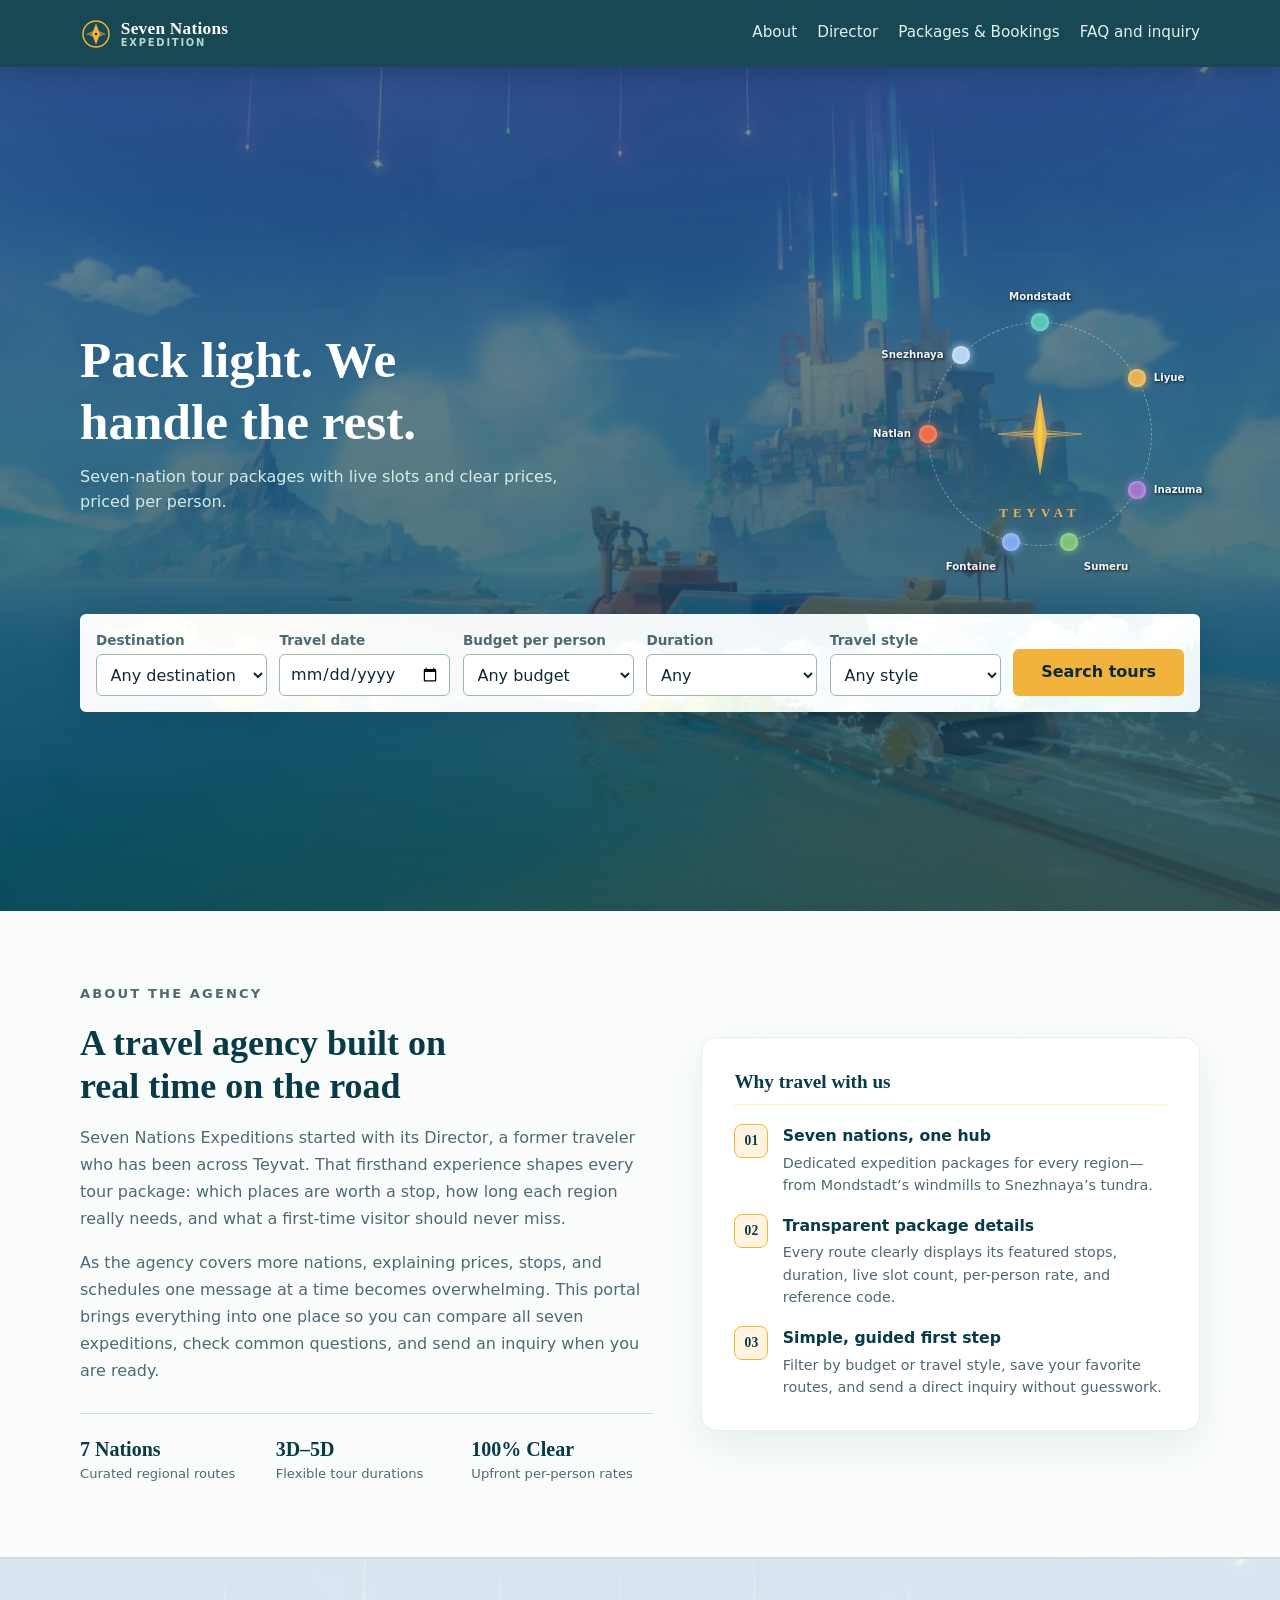
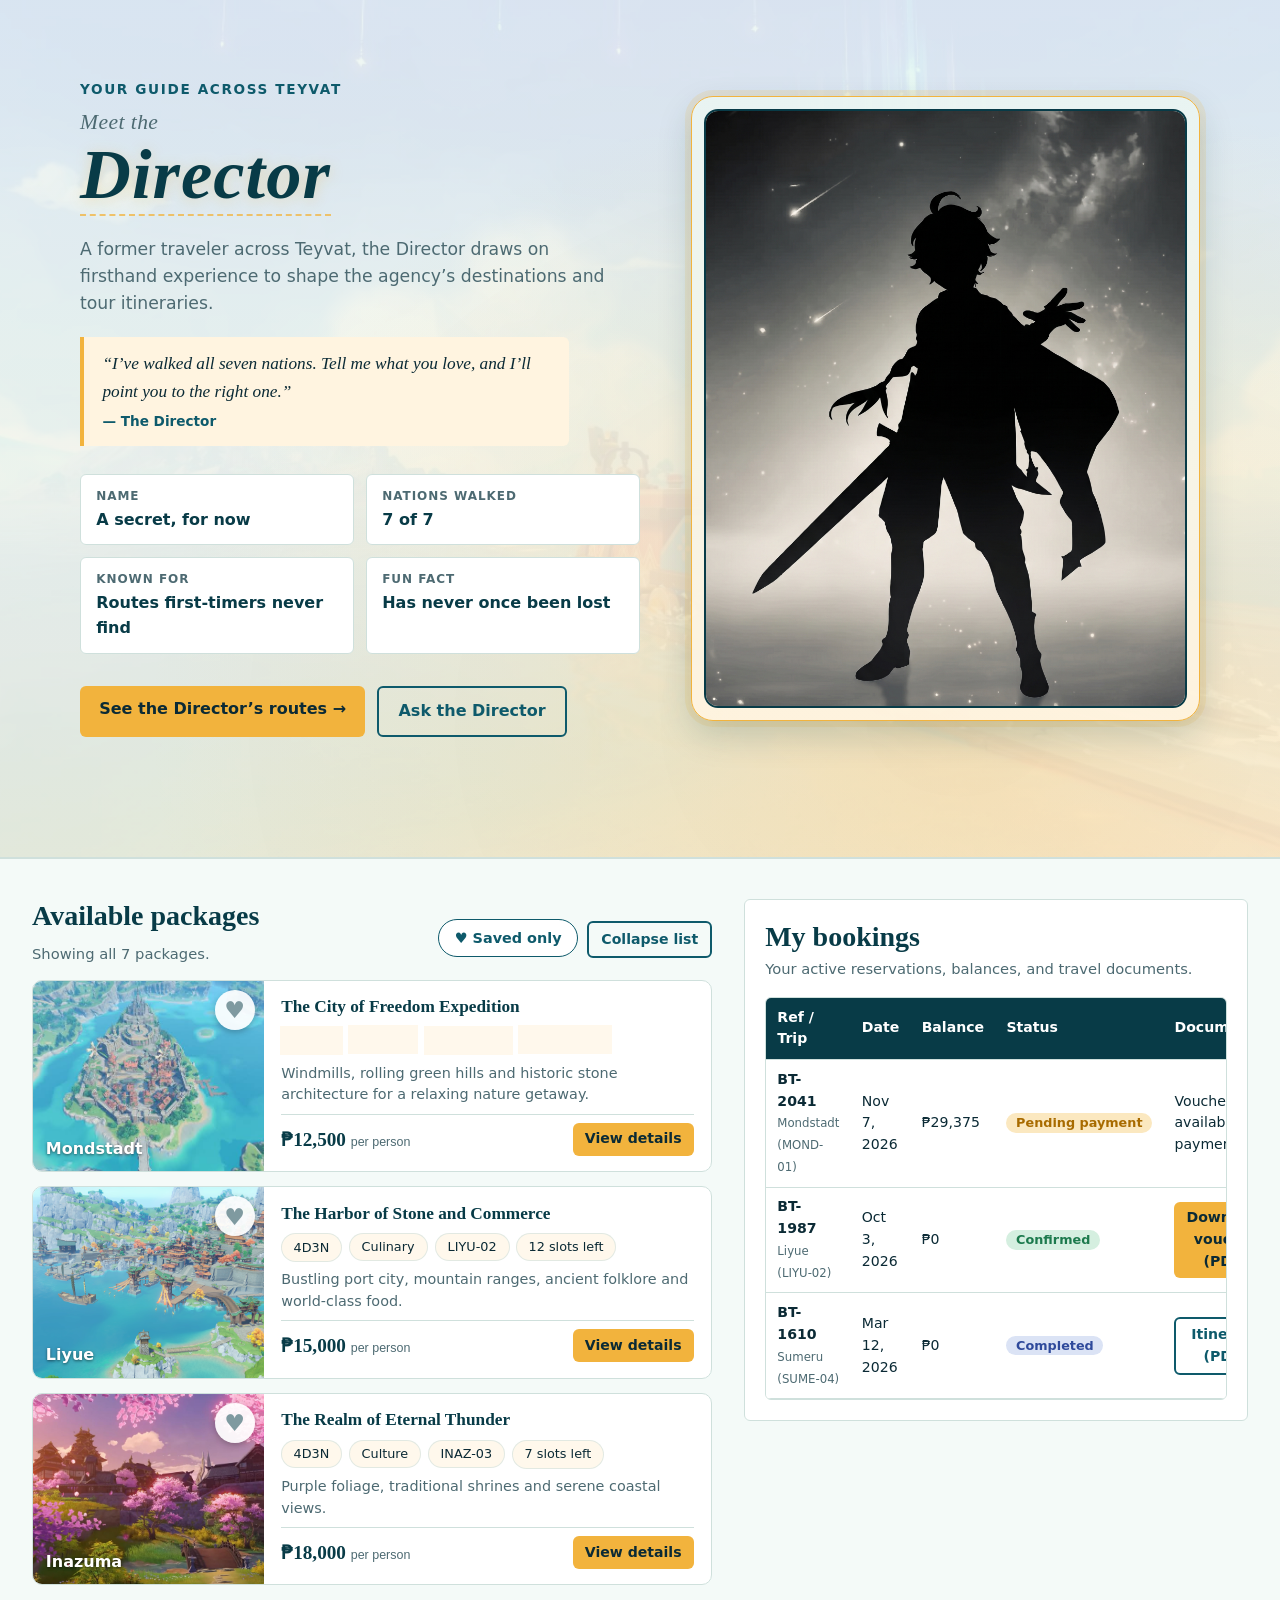
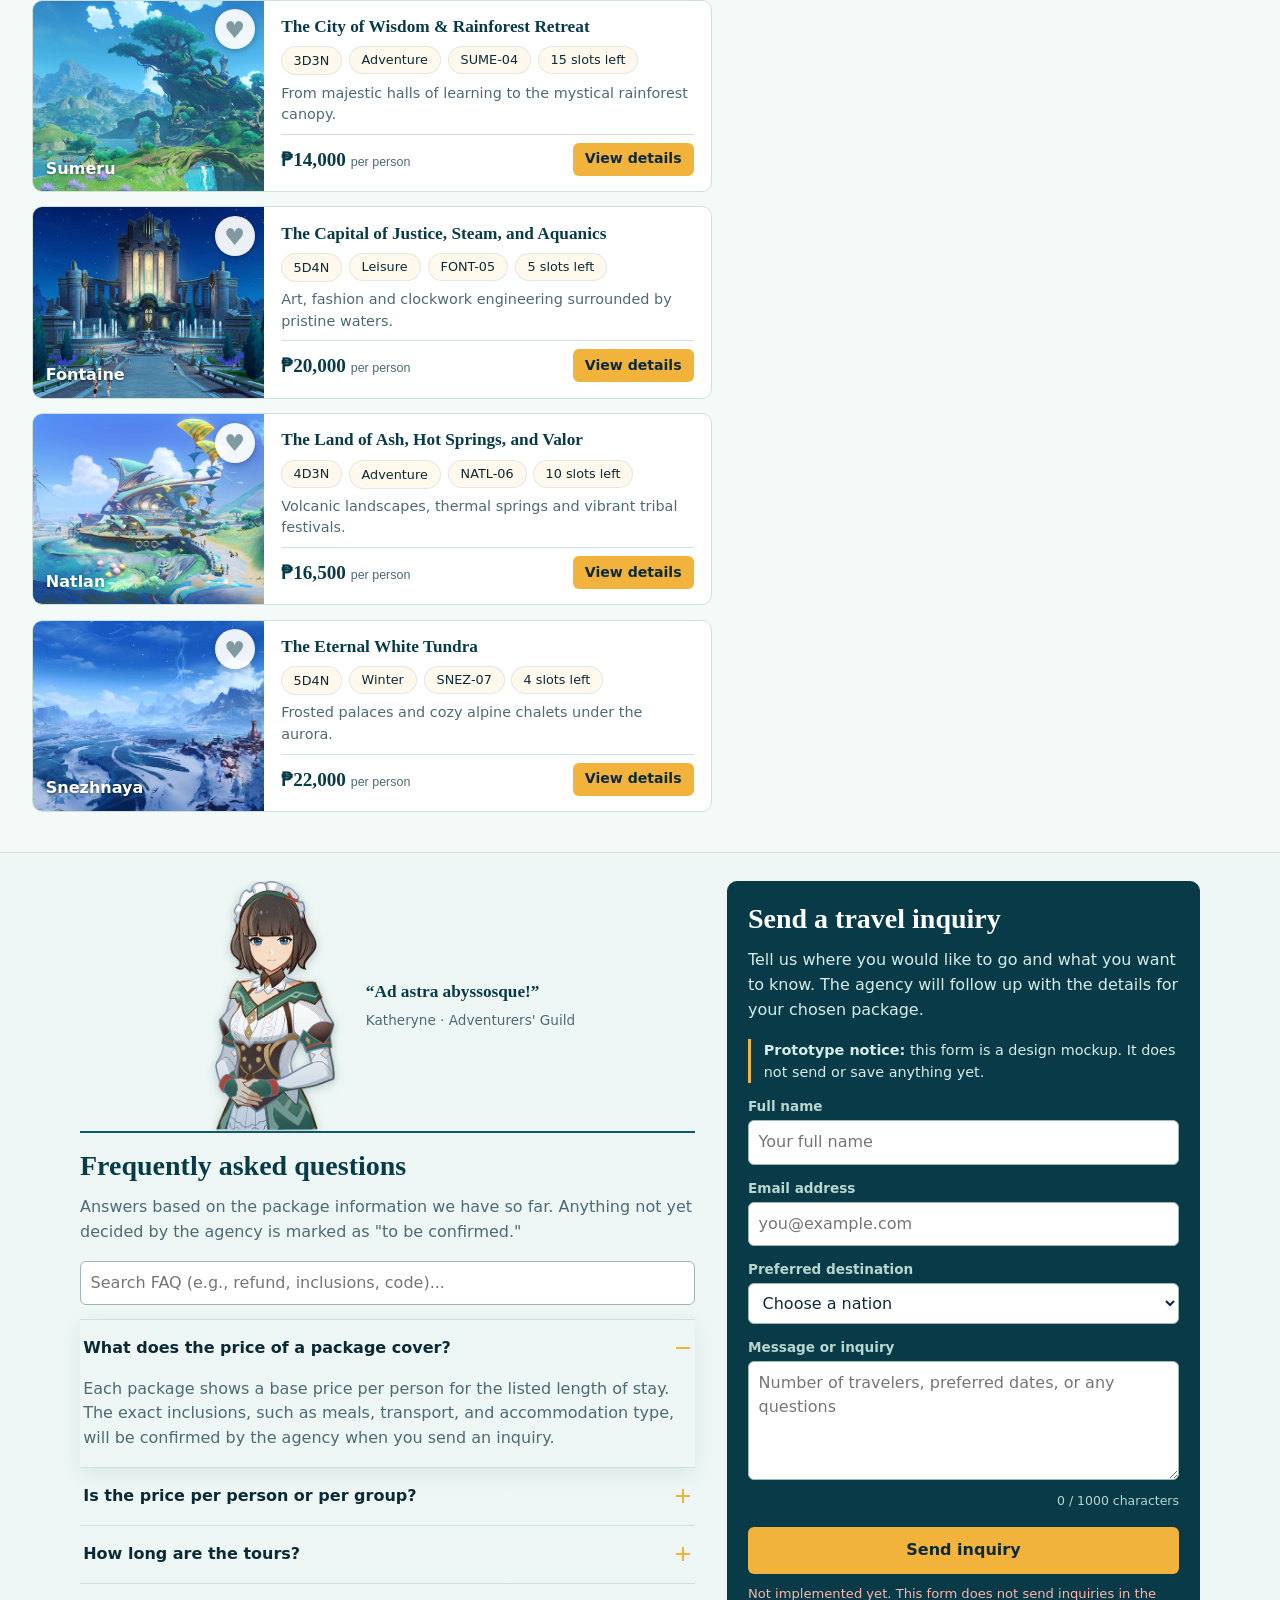
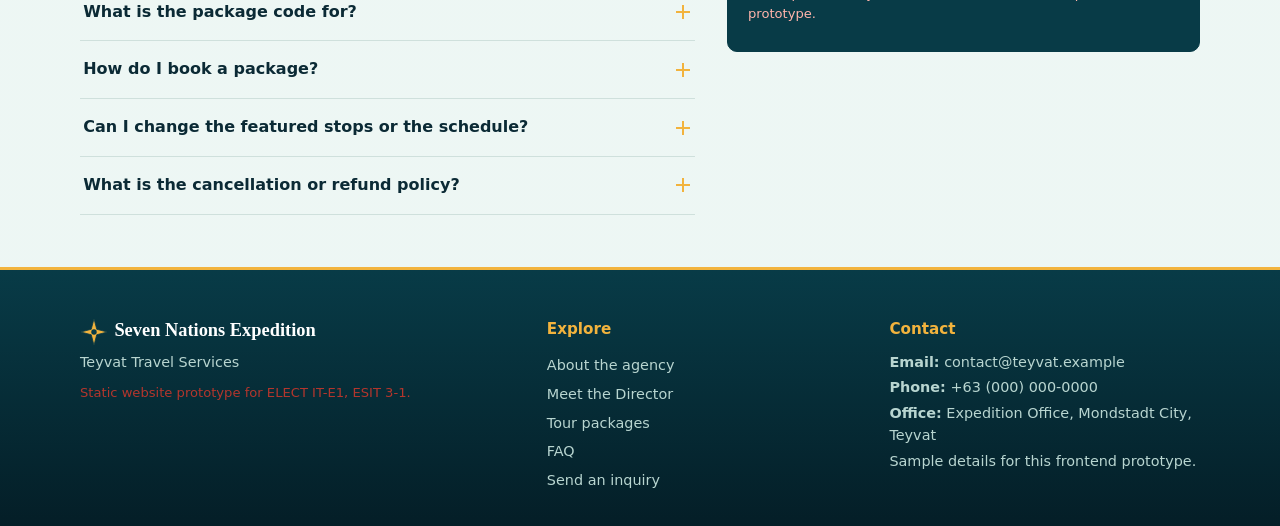
==== commit 46024226: "fix: restore compact package filter layout" ====
--- a/html/index.html
+++ b/html/index.html
@@ -140,7 +140,6 @@
               <option value="Winter">Winter</option>
             </select>
           </div>
-          <p class="filter-availability" id="filterAvailability" aria-live="polite">Choose a preference to see compatible tour options.</p>
           <button type="submit" class="btn">Search tours</button>
         </form>
       </div>
--- a/css/style.css
+++ b/css/style.css
@@ -585,20 +585,6 @@
 }
 .filter input, .filter select { height: 42px; }
 .filter select option:disabled { color: #85928f; background: #edf1f0; }
-.filter-availability {
-  grid-column: 1 / -2;
-  align-self: center;
-  margin: 0;
-  padding: .5rem .7rem;
-  border: 1px solid rgba(8, 59, 71, .13);
-  border-radius: var(--r);
-  background: rgba(255, 255, 255, .7);
-  color: var(--deep);
-  font-size: .78rem;
-  font-weight: 600;
-  line-height: 1.35;
-}
-.filter > .btn { grid-column: -2 / -1; }
 
 
 /* 7. About Section
@@ -1779,7 +1765,6 @@
   .region-hero .hero-compass { margin-top: 1.5rem; }
 
   .filter { grid-template-columns: 1fr 1fr; }
-  .filter-availability { grid-column: 1 / -1; }
   .filter .btn { grid-column: 1 / -1; }
 
   #about { padding: 3rem 0; min-height: auto; }
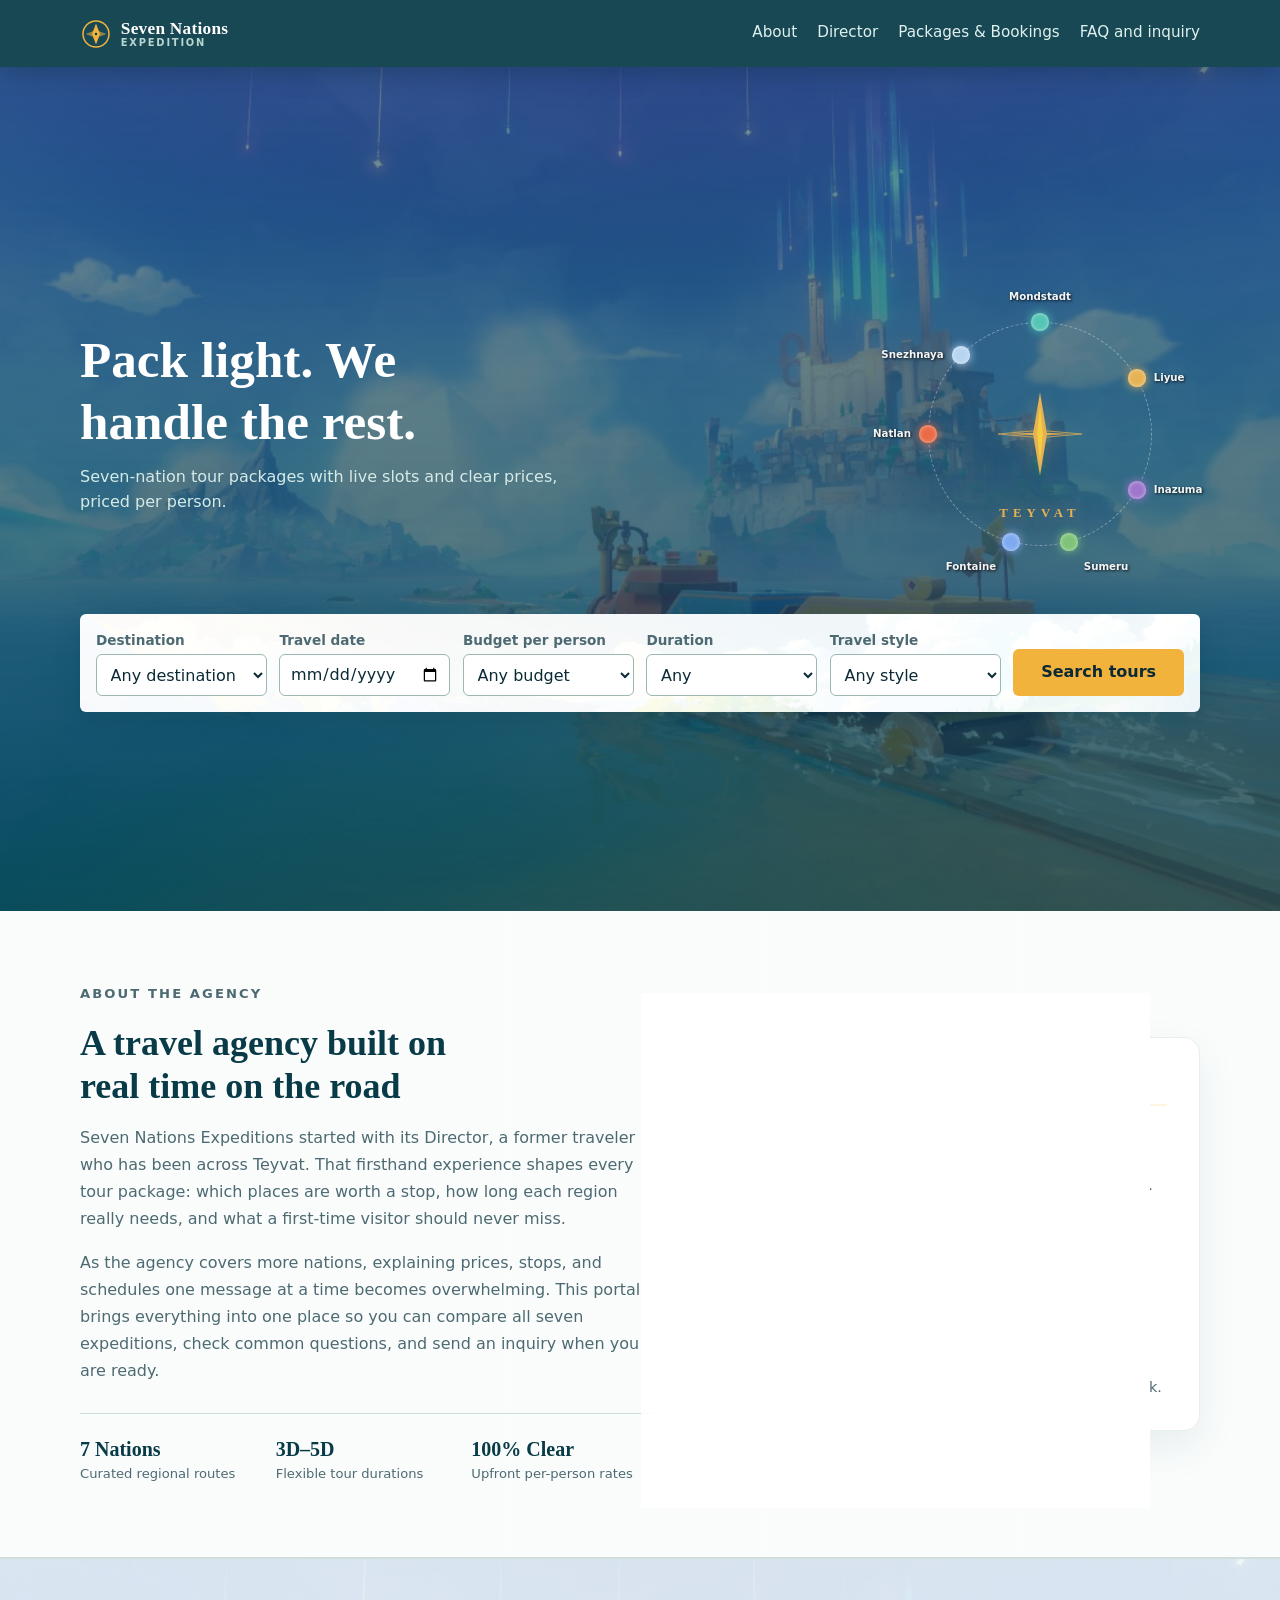
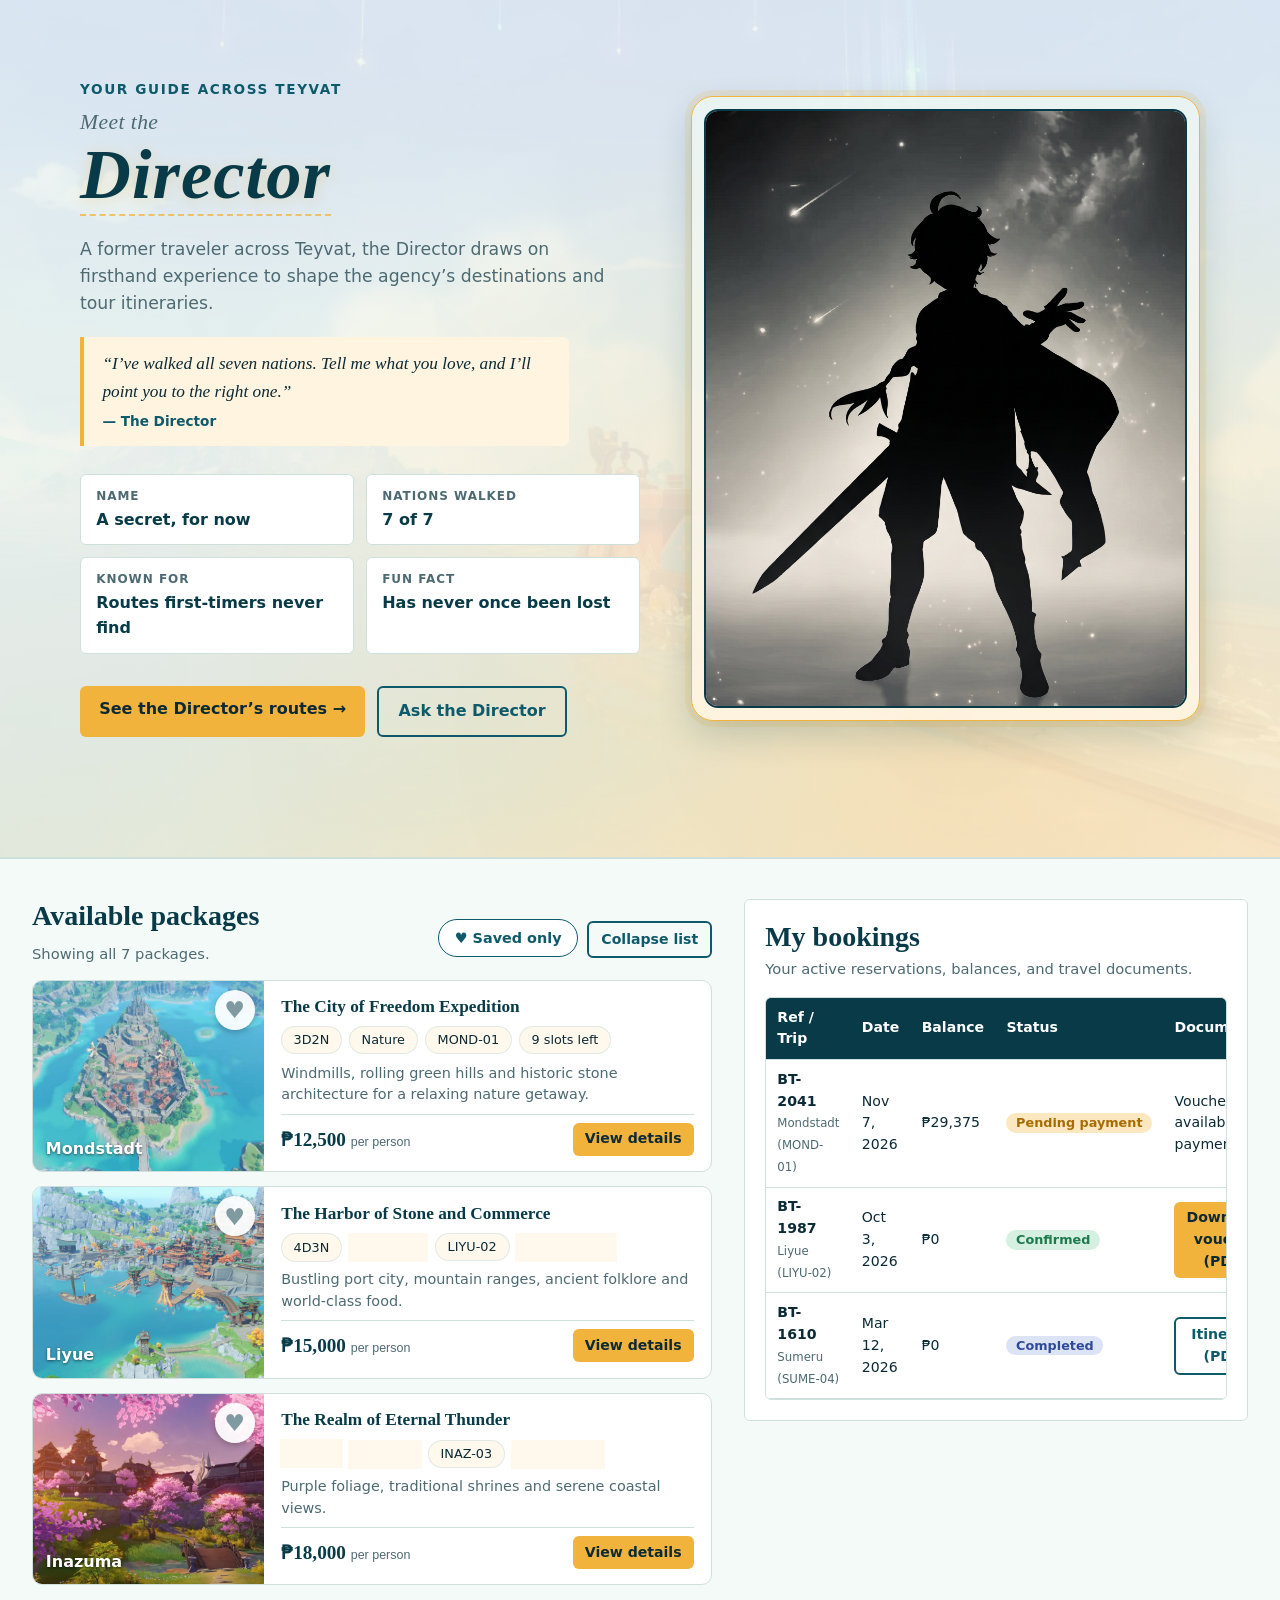
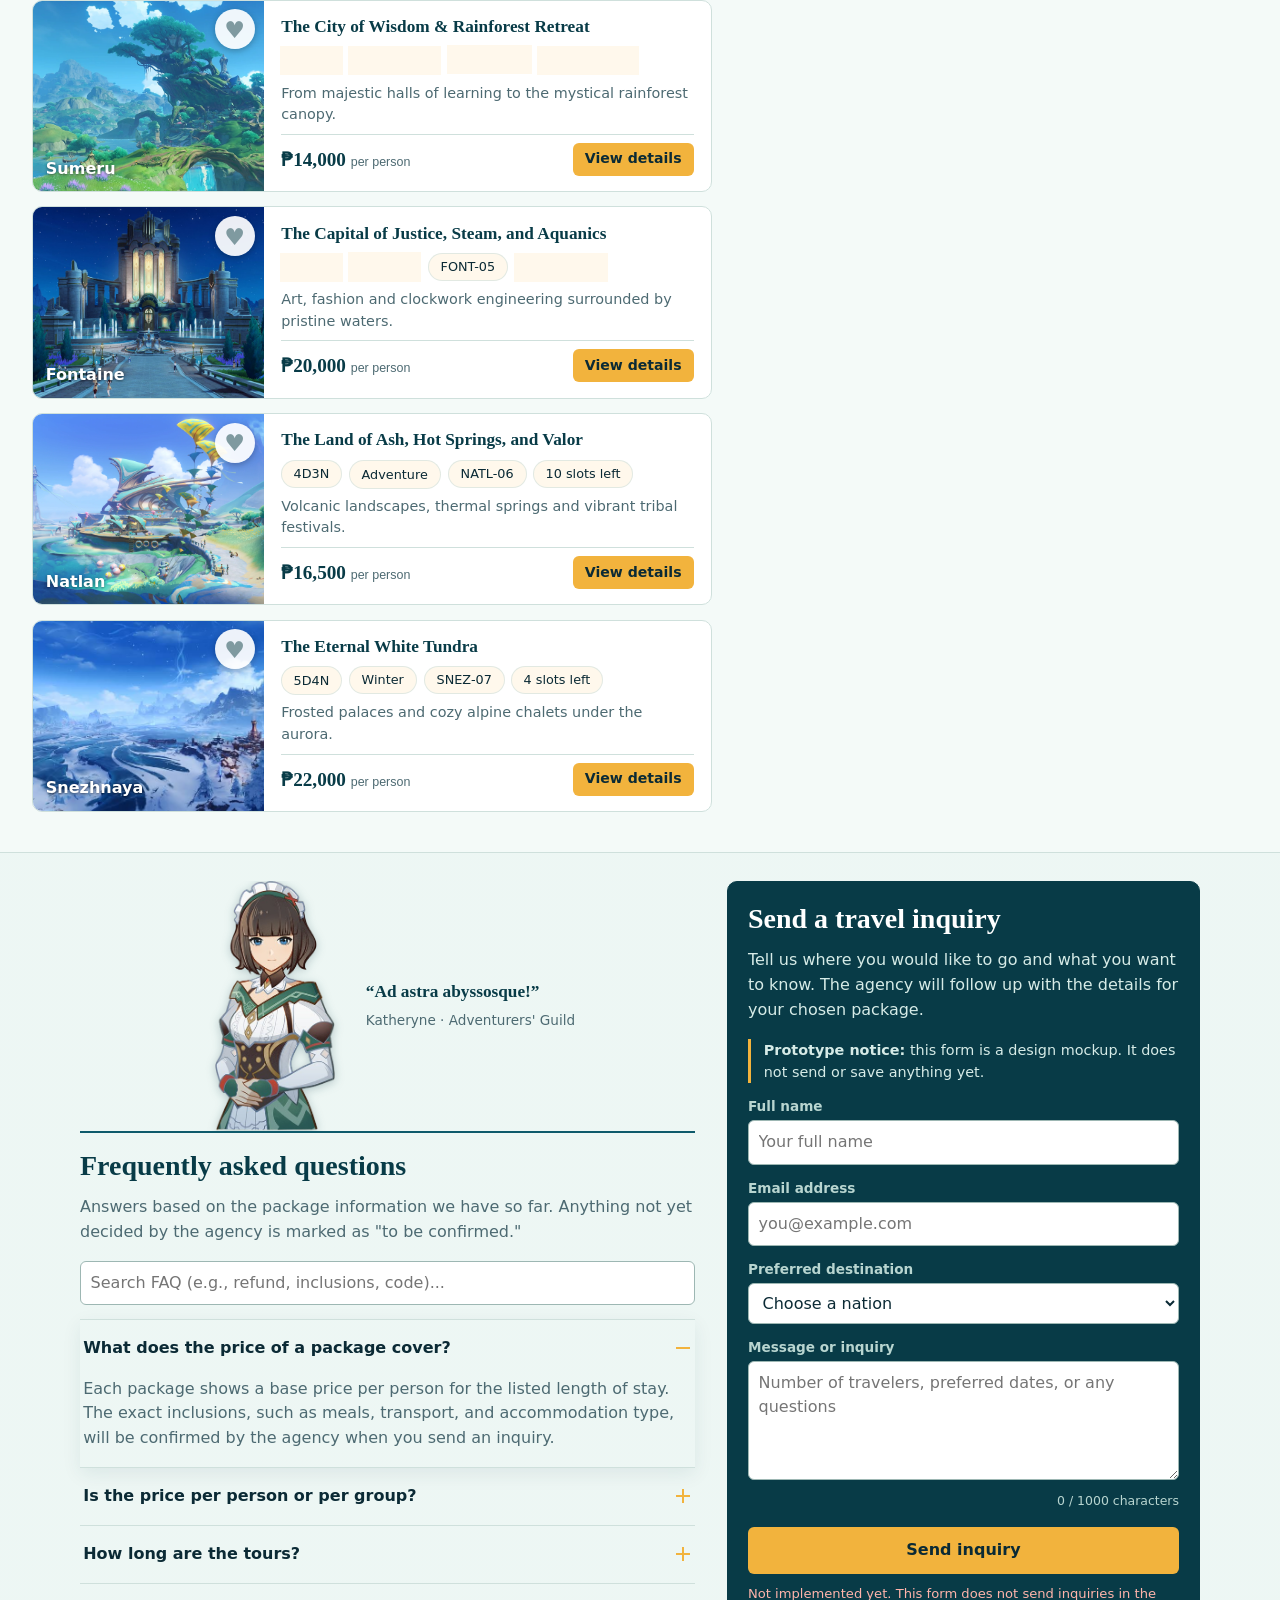
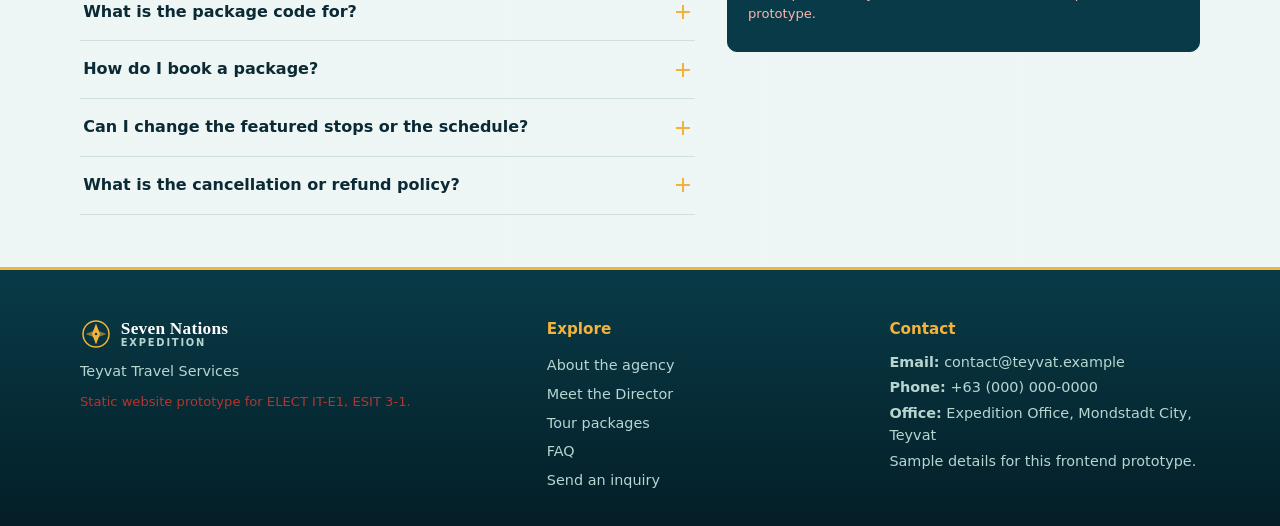
==== commit 66a28ef7: "style: refine nation page consistency" ====
--- a/html/index.html
+++ b/html/index.html
@@ -574,7 +574,7 @@
   <footer class="sitefoot">
     <div class="wrap footgrid">
       <div>
-        <h3><img class="foot-logo" src="../image/logo-star.svg" alt="" width="28" height="28">Seven Nations Expedition</h3>
+        <h3 class="footer-brand"><svg class="brand-mark" viewBox="0 0 32 32" aria-hidden="true" focusable="false"><circle cx="16" cy="16" r="13" fill="none" stroke="currentColor" stroke-width="1.5"/><path d="M16 5.5 20 16l-4 10.5L12 16 16 5.5Z" fill="currentColor"/><path d="M5.5 16 16 12l10.5 4L16 20 5.5 16Z" fill="currentColor" opacity=".55"/><circle cx="16" cy="16" r="2" fill="#083b47" stroke="currentColor" stroke-width="1.5"/></svg><span class="brand-copy"><span>Seven Nations</span><small>Expedition</small></span></h3>
         <p>Teyvat Travel Services</p>
         <p class="notice sm">Static website prototype for ELECT IT-E1, ESIT 3-1.</p>
       </div>
--- a/css/style.css
+++ b/css/style.css
@@ -307,10 +307,17 @@
   font-size: .9rem;
   font-weight: 600;
   cursor: pointer;
-}
-.chip:hover,
-.chip:active,
-.chip:focus:not(:focus-visible) { background: #fff; }
+  transition: background .16s ease, border-color .16s ease, color .16s ease, transform .16s ease, box-shadow .16s ease;
+}
+.chip:not([aria-current="page"]):hover,
+.chip:not([aria-current="page"]):focus-visible {
+  border-color: var(--sun);
+  background: #fff4e0;
+  color: var(--deep);
+  transform: translateY(-2px);
+  box-shadow: 0 5px 12px rgba(8, 59, 71, .12);
+}
+.chip:focus-visible { outline: 2px solid var(--sun); outline-offset: 2px; }
 .toggle:checked + .chip,
 .chip[aria-current="page"] { background: var(--deep); border-color: var(--deep); color: #fff; }
 .chips a.chip { text-decoration: none; }
@@ -549,7 +556,7 @@
   filter: drop-shadow(0 0 10px rgba(230, 178, 84, .4));
   pointer-events: none;
   transform: translate(-50%, -50%) rotate(0deg);
-  transition: transform .4s cubic-bezier(.34, 1.56, .64, 1);
+  transition: transform .3s cubic-bezier(.45, 0, .2, 1);
 }
 .compass-needle svg { display: block; width: 100%; height: 100%; }
 .compass-mondstadt:hover ~ .compass-needle,
@@ -572,7 +579,7 @@
   position: relative;
   grid-column: 1 / -1;
   display: grid;
-  grid-template-columns: repeat(auto-fit, minmax(150px, 1fr));
+  grid-template-columns: repeat(6, minmax(0, 1fr));
   gap: .8rem;
   align-items: end;
   padding: 1rem;
@@ -585,6 +592,8 @@
 }
 .filter input, .filter select { height: 42px; }
 .filter select option:disabled { color: #85928f; background: #edf1f0; }
+/* Hides the retired availability note in a cached copy of the page. */
+.filter-availability { display: none !important; }
 
 
 /* 7. About Section
@@ -1083,22 +1092,23 @@
 /* 10. Region Landing Pages (Hero)
    ========================================================================== */
 .region-hero {
-  min-height: calc(100vh - var(--header-h, 72px));
-  min-height: calc(100svh - var(--header-h, 72px));
+  min-height: min(700px, calc(100vh - var(--header-h, 72px)));
+  min-height: min(700px, calc(100svh - var(--header-h, 72px)));
   display: flex;
   align-items: center;
   box-sizing: border-box;
-  padding: 1.5rem 0 2.5rem;
+  padding: 3.5rem 0;
   color: #fff;
   background:
-    linear-gradient(rgba(8, 59, 71, .38), rgba(8, 59, 71, .9)),
+    linear-gradient(90deg, rgba(5, 38, 48, .9) 0%, rgba(8, 59, 71, .72) 48%, rgba(8, 59, 71, .35) 100%),
+    linear-gradient(0deg, rgba(4, 30, 38, .58), transparent 55%),
     var(--hero) center / cover no-repeat;
 }
 .region-hero > .wrap {
   width: 100%;
   display: grid;
   grid-template-columns: minmax(0, 1.15fr) minmax(0, .85fr);
-  gap: 2rem;
+  gap: 3rem;
   align-items: center;
 }
 .region-hero-intro { grid-column: 1; min-width: 0; }
@@ -1107,20 +1117,83 @@
   grid-row: 1;
   justify-self: center;
 }
-.region-hero h1 { max-width: 22ch; margin: .3rem 0 .9rem; color: #fff; }
-.region-hero .lead { max-width: 60ch; margin: 1rem 0 1.25rem; color: #e4f3f0; font-size: 1.05rem; }
-.region-hero .tag { background: rgba(255, 255, 255, .15); border-color: rgba(255, 255, 255, .35); color: #fff; }
-.region-hero .price { color: #fff; font-size: 1.6rem; }
+.region-hero h1 {
+  max-width: 17ch;
+  margin: .55rem 0 1rem;
+  color: #fff;
+  font-size: clamp(2.7rem, 5vw, 4.25rem);
+  letter-spacing: -.025em;
+  text-wrap: balance;
+}
+.region-hero .lead { max-width: 54ch; margin: 1rem 0 1.5rem; color: #e4f3f0; font-size: 1.08rem; }
+.region-hero .tag { background: rgba(255, 255, 255, .12); border-color: rgba(255, 255, 255, .32); color: #fff; }
+.region-hero .price { color: #fff; font-size: 1.8rem; }
 .region-hero .price small { color: #cfe6e2; }
 .region-hero .btn.alt { border-color: #fff; color: #fff; }
 .region-hero .btn.alt:hover { background: transparent; color: #fff; }
 
-.back { display: inline-block; padding: .5rem 0; color: #dff1ee; text-decoration: none; }
+.back {
+  display: inline-flex;
+  align-items: center;
+  min-height: 36px;
+  padding: .35rem .8rem;
+  border: 1px solid rgba(255, 255, 255, .3);
+  border-radius: 99px;
+  color: #fff;
+  font-size: .88rem;
+  text-decoration: none;
+  background: rgba(6, 41, 51, .18);
+  backdrop-filter: blur(5px);
+}
 .back:hover { color: var(--sun); }
-.eyebrow { margin-top: 1rem; color: var(--sun); font-size: .85rem; font-weight: 600; letter-spacing: .08em; text-transform: uppercase; }
-.hero-row { display: flex; flex-wrap: wrap; align-items: center; gap: 1rem 2rem; }
-
-#regions { padding-bottom: 2rem; }
+.eyebrow { margin-top: 1.3rem; color: var(--sun); font-size: .78rem; font-weight: 700; letter-spacing: .13em; text-transform: uppercase; }
+.hero-row { display: flex; flex-wrap: wrap; align-items: center; gap: 1rem 2.25rem; }
+.region-hero .hero-compass { filter: drop-shadow(0 18px 28px rgba(0, 0, 0, .22)); }
+
+/* Region-page editorial surface and booking rail */
+.region-hero + section {
+  position: relative;
+  padding: 3.5rem 0 4.5rem;
+  background: #fff;
+}
+.region-hero + section .content > h4 {
+  display: flex;
+  align-items: center;
+  gap: .7rem;
+  margin: 0 0 1rem;
+  color: var(--deep);
+  font-family: Georgia, "Times New Roman", serif;
+  font-size: clamp(1.35rem, 2.2vw, 1.7rem);
+}
+.region-hero + section .content > h4::before {
+  width: 28px;
+  height: 2px;
+  background: var(--sun);
+  content: "";
+}
+.region-hero + section #book {
+  padding: 0;
+  border: 0;
+  border-radius: 0;
+  background: transparent;
+  box-shadow: none;
+}
+.region-hero + section #book > form > h3 {
+  margin-top: 1.35rem;
+  padding-top: 1.15rem;
+  border-top: 1px solid var(--line);
+  font-size: 1rem;
+}
+.region-hero + section #book .sum {
+  border-radius: 10px;
+  box-shadow: inset 0 1px 0 rgba(255, 255, 255, .12);
+}
+
+#regions {
+  padding-bottom: 2rem;
+  background: #fff;
+}
+.region-page .sitefoot { margin-top: 0; }
 
 
 /* 11. Trip Details and Booking (Region Pages)
@@ -1146,8 +1219,8 @@
   position: absolute;
   inset: 0;
   background: #fff;
-  border: 1px solid #000;
-  border-radius: 10px;
+  border: 1px solid var(--line);
+  border-radius: 14px;
   padding: .65rem .65rem .9rem;
   box-shadow: 0 10px 26px rgba(8, 59, 71, .16);
   transition: transform .35s cubic-bezier(.22, 1, .36, 1), opacity .3s ease, box-shadow .3s ease;
@@ -1164,12 +1237,12 @@
 
 .spot .ph {
   height: 205px;
-  border-radius: 6px;
+  border-radius: 9px;
   flex: none;
   background: var(--img, none) center / cover no-repeat, linear-gradient(135deg, #2c9db3, #bfe3dc);
 }
-.spot .cap { padding: .75rem .35rem 0; overflow-y: auto; }
-.spot h4 { margin: 0 0 .25rem; font-size: 1.05rem; }
+.spot .cap { padding: .9rem .35rem 0; overflow-y: auto; }
+.spot h4 { margin: 0 0 .25rem; font-family: Georgia, "Times New Roman", serif; font-size: 1.1rem; }
 .spot p  { font-size: .9rem; color: var(--mute); line-height: 1.5; }
 
 .spots-nav {
@@ -1305,13 +1378,14 @@
   box-shadow: 0 6px 18px rgba(8, 59, 71, .08);
 }
 
-.dep-table tbody tr { cursor: pointer; transition: background .15s; }
+.dep-table tbody tr { cursor: pointer; transition: background .15s, box-shadow .15s; }
 .dep-table tbody tr:hover { background: var(--foam); }
 .dep-table tbody tr.is-selected {
   background: #e3f3ef;
   box-shadow: inset 4px 0 0 var(--sun);
   font-weight: 600;
 }
+.dep-table tbody tr:focus-within { outline: 2px solid var(--sun); outline-offset: -2px; }
 
 /* Packing Checklist & Quick Region Switcher */
 .region-filler-card h3 { margin-bottom: .25rem; }
@@ -1329,15 +1403,15 @@
   justify-content: space-between;
   align-items: center;
   padding: .55rem .75rem;
-  border: 1px solid #000;
-  border-radius: var(--r);
+  border: 1px solid var(--line);
+  border-radius: 9px;
   background: #fff;
   color: var(--deep);
   text-decoration: none;
   font-size: .88rem;
-  transition: border-color .15s, transform .15s;
-}
-.region-mini-link:hover { border-color: #000; transform: translateY(-1px); }
+  transition: border-color .15s, transform .15s, box-shadow .15s;
+}
+.region-mini-link:hover { border-color: var(--sun); transform: translateY(-2px); box-shadow: 0 8px 18px rgba(8, 59, 71, .08); }
 .region-mini-link span { color: var(--mute); font-size: .8rem; }
 
 /* Sticky Booking Sidebar & Modal Form */
@@ -1508,9 +1582,16 @@
   font-size: .9rem;
   border-top: 3px solid var(--sun);
 }
-.foot-logo { width: 28px; height: 28px; display: inline-block; vertical-align: middle; margin-right: .4rem; }
 .footgrid { display: grid; grid-template-columns: 1.4fr 1fr 1fr; gap: 2rem; }
 .footgrid h3 { color: #fff; margin-bottom: .3rem; }
+.footgrid .footer-brand {
+  display: inline-flex;
+  align-items: center;
+  gap: .55rem;
+  margin-bottom: .45rem;
+}
+.footer-brand .brand-mark { width: 2rem; height: 2rem; color: var(--sun); }
+.footer-brand .brand-copy { color: #fff; }
 .footgrid h4 { color: var(--sun); font-size: .95rem; margin: 0 0 .6rem; }
 .footgrid a  { display: block; color: #b8d5d0; text-decoration: none; padding: .2rem 0; }
 .footgrid a:hover { color: var(--sun); }
@@ -1756,6 +1837,12 @@
   .top nav a { padding: .8rem 0; border-top: 1px solid #1c5563; }
 
   .hero { padding: 2rem 0 1.5rem; }
+  .region-hero {
+    min-height: auto;
+    padding: 2.75rem 0 3rem;
+  }
+  .region-hero h1 { max-width: 19ch; }
+  .region-hero + section { padding: 2.5rem 0 3rem; }
   .hero .wrap,
   .region-hero .wrap { grid-template-columns: 1fr; }
   .hero-intro, .hero-compass, .filter,
@@ -1827,6 +1914,12 @@
   .f3 { grid-template-columns: 1fr; gap: .5rem; }
   .filter { grid-template-columns: 1fr; }
   .hero-video { object-fit: cover; object-position: center; }
+  .region-hero { padding: 2.25rem 0 2.5rem; }
+  .region-hero h1 { font-size: clamp(2.35rem, 13vw, 3.15rem); }
+  .region-hero .lead { font-size: 1rem; }
+  .region-hero .hero-row { align-items: flex-start; gap: .9rem; }
+  .region-hero + section { padding: 2rem 0 2.5rem; }
+  .region-hero + section #book { border-radius: 11px; }
 
   .thumbs {
     grid-template-columns: repeat(2, minmax(0, 1fr));
